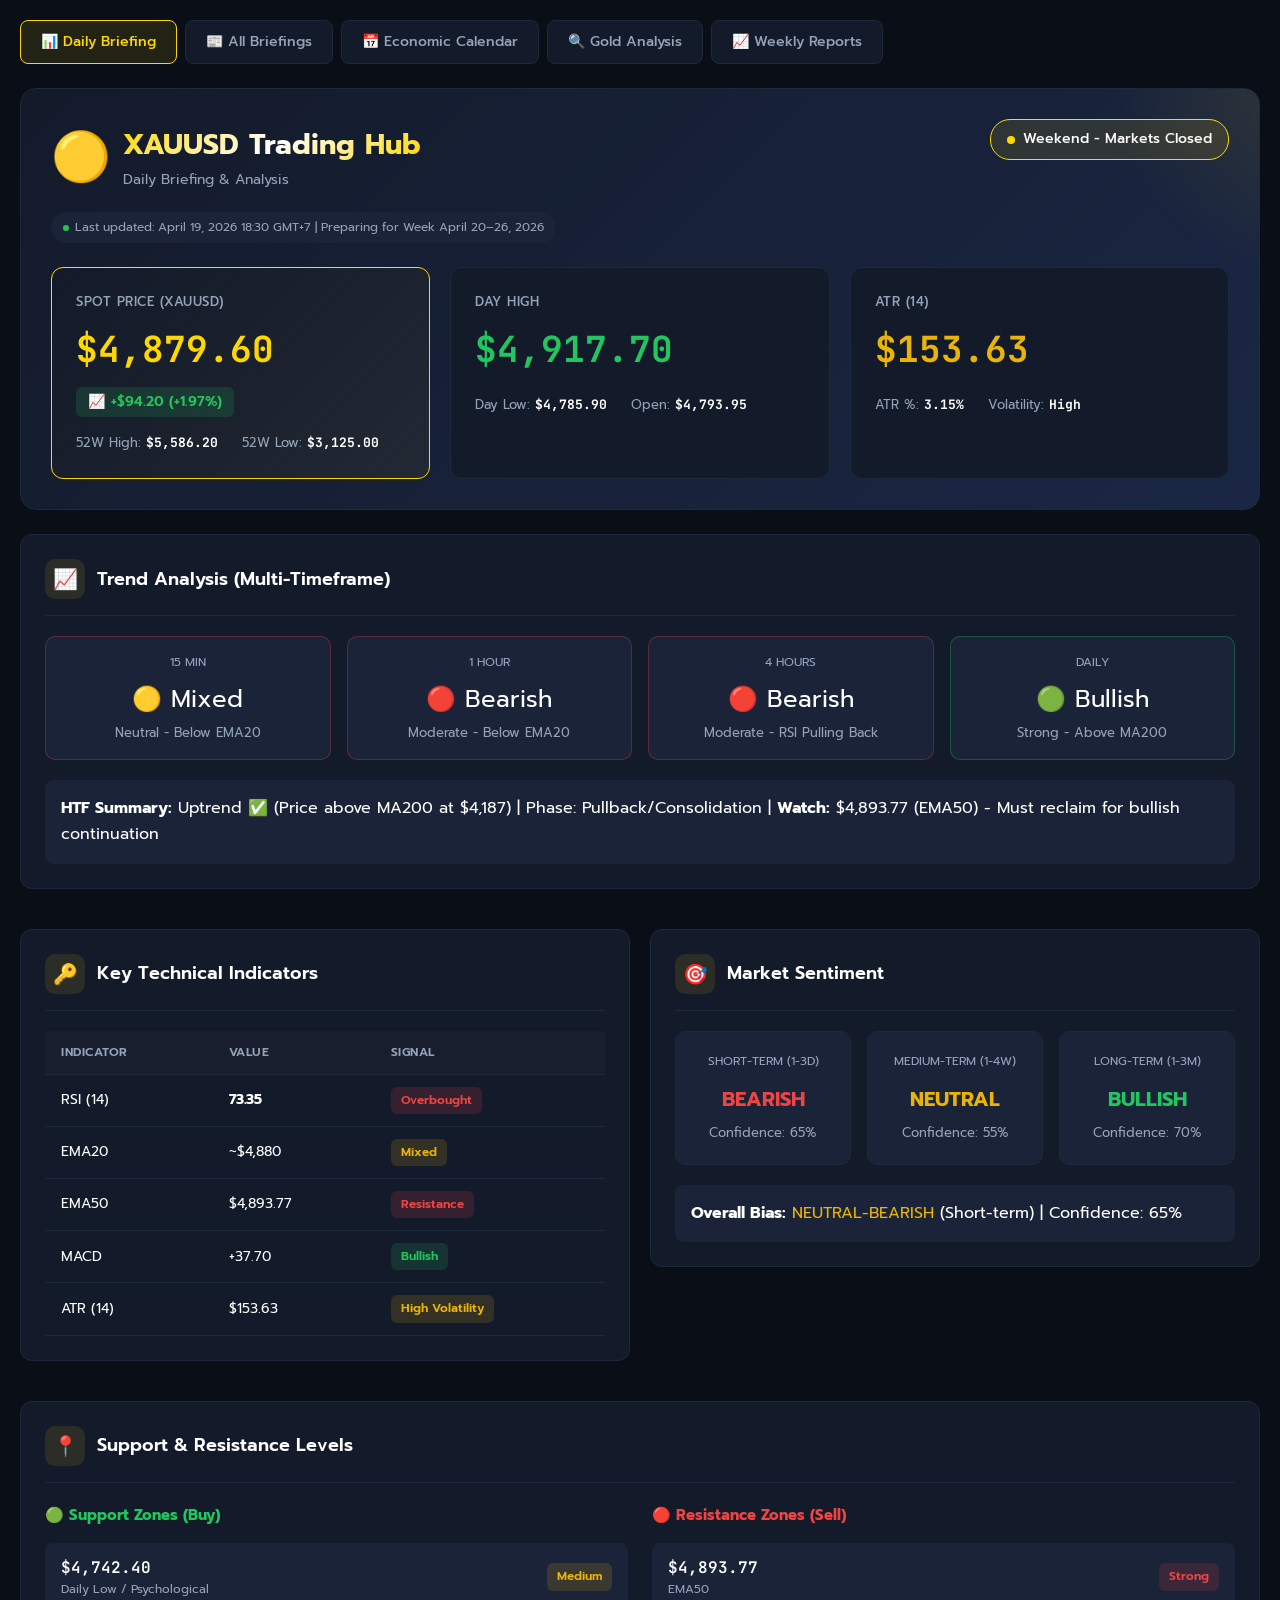
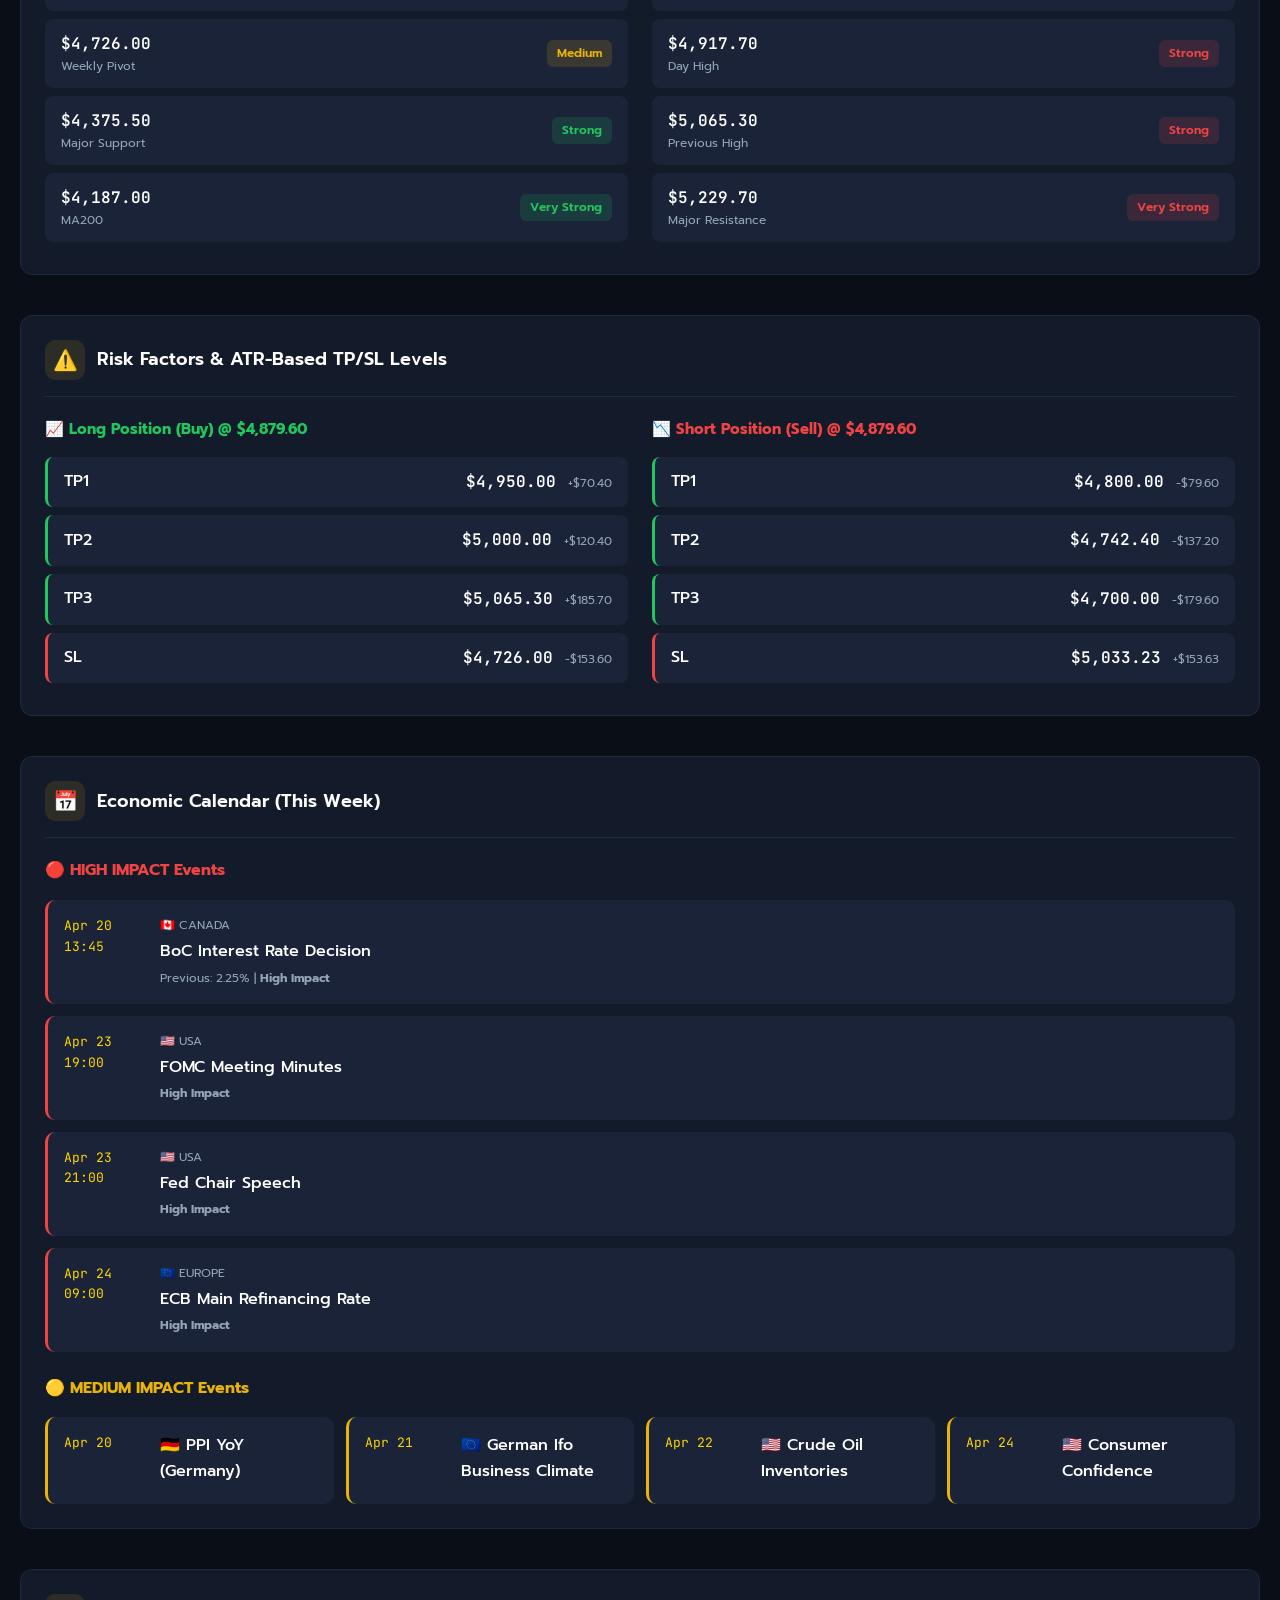
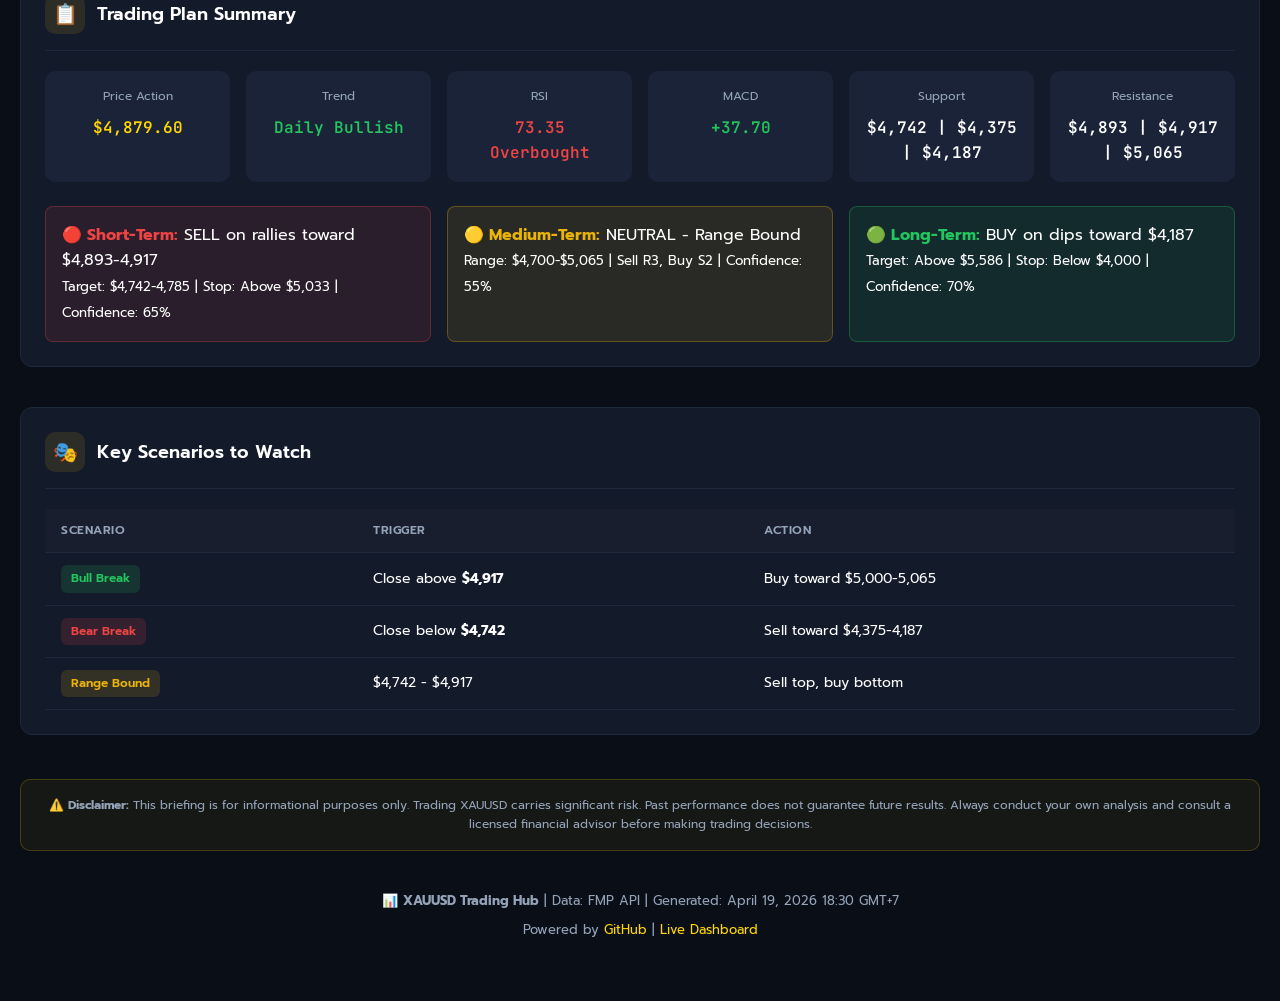
==== index.html @ fed97c93 "🎨 NEW: Beautiful dashboard web interface - Full XAUUSD Daily Briefing" ====
<!DOCTYPE html>
<html lang="th">
<head>
    <meta charset="UTF-8">
    <meta name="viewport" content="width=device-width, initial-scale=1.0">
    <title>📊 XAUUSD Daily Briefing - Trading Hub</title>
    <link href="https://fonts.googleapis.com/css2?family=Prompt:wght@400;500;600;700&family=JetBrains+Mono:wght@400;500&display=swap" rel="stylesheet">
    <style>
        :root {
            --gold: #FFD700;
            --gold-dark: #B8860B;
            --gold-light: #FFF3CD;
            --bg-dark: #0a0e17;
            --bg-card: #131a2a;
            --bg-card-hover: #1a2338;
            --text-primary: #ffffff;
            --text-secondary: #94a3b8;
            --bullish: #22c55e;
            --bearish: #ef4444;
            --neutral: #eab308;
            --border: #1e293b;
        }

        * {
            margin: 0;
            padding: 0;
            box-sizing: border-box;
        }

        body {
            font-family: 'Prompt', sans-serif;
            background: var(--bg-dark);
            color: var(--text-primary);
            line-height: 1.6;
            min-height: 100vh;
        }

        .container {
            max-width: 1400px;
            margin: 0 auto;
            padding: 20px;
        }

        /* Header */
        .header {
            background: linear-gradient(135deg, var(--bg-card) 0%, #1a2744 100%);
            border: 1px solid var(--border);
            border-radius: 16px;
            padding: 30px;
            margin-bottom: 24px;
            position: relative;
            overflow: hidden;
        }

        .header::before {
            content: '';
            position: absolute;
            top: -50%;
            right: -20%;
            width: 400px;
            height: 400px;
            background: radial-gradient(circle, rgba(255, 215, 0, 0.1) 0%, transparent 70%);
            pointer-events: none;
        }

        .header-top {
            display: flex;
            justify-content: space-between;
            align-items: flex-start;
            flex-wrap: wrap;
            gap: 20px;
        }

        .logo {
            display: flex;
            align-items: center;
            gap: 12px;
        }

        .logo-icon {
            font-size: 48px;
        }

        .logo-text h1 {
            font-size: 28px;
            font-weight: 700;
            background: linear-gradient(135deg, var(--gold) 0%, #fff 50%, var(--gold) 100%);
            -webkit-background-clip: text;
            -webkit-text-fill-color: transparent;
            background-clip: text;
        }

        .logo-text span {
            color: var(--text-secondary);
            font-size: 14px;
        }

        .market-status {
            display: flex;
            align-items: center;
            gap: 8px;
            padding: 8px 16px;
            background: rgba(255, 215, 0, 0.1);
            border: 1px solid var(--gold);
            border-radius: 20px;
            font-size: 14px;
            font-weight: 500;
        }

        .status-dot {
            width: 8px;
            height: 8px;
            border-radius: 50%;
            background: var(--gold);
            animation: pulse 2s infinite;
        }

        @keyframes pulse {
            0%, 100% { opacity: 1; }
            50% { opacity: 0.5; }
        }

        /* Price Hero */
        .price-hero {
            display: grid;
            grid-template-columns: repeat(auto-fit, minmax(280px, 1fr));
            gap: 20px;
            margin-top: 24px;
        }

        .price-card {
            background: var(--bg-card);
            border: 1px solid var(--border);
            border-radius: 12px;
            padding: 24px;
            transition: all 0.3s ease;
        }

        .price-card:hover {
            border-color: var(--gold);
            transform: translateY(-2px);
        }

        .price-card.gold {
            border-color: var(--gold);
            background: linear-gradient(135deg, var(--bg-card) 0%, rgba(255, 215, 0, 0.05) 100%);
        }

        .price-label {
            color: var(--text-secondary);
            font-size: 13px;
            font-weight: 500;
            text-transform: uppercase;
            letter-spacing: 0.5px;
            margin-bottom: 8px;
        }

        .price-value {
            font-family: 'JetBrains Mono', monospace;
            font-size: 36px;
            font-weight: 700;
            color: var(--gold);
        }

        .price-change {
            display: inline-flex;
            align-items: center;
            gap: 6px;
            margin-top: 8px;
            padding: 4px 12px;
            border-radius: 6px;
            font-size: 14px;
            font-weight: 600;
        }

        .price-change.up {
            background: rgba(34, 197, 94, 0.15);
            color: var(--bullish);
        }

        .price-change.down {
            background: rgba(239, 68, 68, 0.15);
            color: var(--bearish);
        }

        .price-meta {
            display: flex;
            gap: 24px;
            margin-top: 16px;
            flex-wrap: wrap;
        }

        .price-meta-item {
            font-size: 13px;
        }

        .price-meta-item span {
            color: var(--text-secondary);
        }

        .price-meta-item strong {
            color: var(--text-primary);
            font-family: 'JetBrains Mono', monospace;
        }

        /* Grid Layout */
        .grid {
            display: grid;
            grid-template-columns: repeat(12, 1fr);
            gap: 20px;
        }

        .col-8 { grid-column: span 8; }
        .col-6 { grid-column: span 6; }
        .col-4 { grid-column: span 4; }
        .col-12 { grid-column: span 12; }

        @media (max-width: 1024px) {
            .col-8, .col-6, .col-4 { grid-column: span 12; }
        }

        /* Section */
        .section {
            background: var(--bg-card);
            border: 1px solid var(--border);
            border-radius: 12px;
            padding: 24px;
            margin-bottom: 20px;
        }

        .section-header {
            display: flex;
            align-items: center;
            gap: 12px;
            margin-bottom: 20px;
            padding-bottom: 16px;
            border-bottom: 1px solid var(--border);
        }

        .section-icon {
            width: 40px;
            height: 40px;
            display: flex;
            align-items: center;
            justify-content: center;
            background: rgba(255, 215, 0, 0.1);
            border-radius: 10px;
            font-size: 20px;
        }

        .section-title {
            font-size: 18px;
            font-weight: 600;
        }

        /* Table */
        .table {
            width: 100%;
            border-collapse: collapse;
        }

        .table th,
        .table td {
            padding: 12px 16px;
            text-align: left;
            border-bottom: 1px solid var(--border);
        }

        .table th {
            color: var(--text-secondary);
            font-size: 12px;
            font-weight: 600;
            text-transform: uppercase;
            letter-spacing: 0.5px;
            background: rgba(255, 255, 255, 0.02);
        }

        .table tr:hover td {
            background: var(--bg-card-hover);
        }

        .table td {
            font-size: 14px;
        }

        .badge {
            display: inline-flex;
            align-items: center;
            padding: 4px 10px;
            border-radius: 6px;
            font-size: 12px;
            font-weight: 600;
        }

        .badge.bullish {
            background: rgba(34, 197, 94, 0.15);
            color: var(--bullish);
        }

        .badge.bearish {
            background: rgba(239, 68, 68, 0.15);
            color: var(--bearish);
        }

        .badge.neutral {
            background: rgba(234, 179, 8, 0.15);
            color: var(--neutral);
        }

        /* Trend Cards */
        .trend-grid {
            display: grid;
            grid-template-columns: repeat(auto-fit, minmax(200px, 1fr));
            gap: 16px;
        }

        .trend-card {
            background: var(--bg-card-hover);
            border: 1px solid var(--border);
            border-radius: 10px;
            padding: 16px;
            text-align: center;
        }

        .trend-card.bullish {
            border-color: rgba(34, 197, 94, 0.3);
        }

        .trend-card.bearish {
            border-color: rgba(239, 68, 68, 0.3);
        }

        .trend-timeframe {
            font-size: 12px;
            color: var(--text-secondary);
            text-transform: uppercase;
            margin-bottom: 8px;
        }

        .trend-direction {
            font-size: 24px;
            margin-bottom: 4px;
        }

        .trend-strength {
            font-size: 13px;
            color: var(--text-secondary);
        }

        /* Support/Resistance */
        .levels-grid {
            display: grid;
            grid-template-columns: 1fr 1fr;
            gap: 24px;
        }

        @media (max-width: 768px) {
            .levels-grid {
                grid-template-columns: 1fr;
            }
        }

        .levels-column h4 {
            display: flex;
            align-items: center;
            gap: 8px;
            margin-bottom: 16px;
            font-size: 15px;
        }

        .levels-column.support h4 { color: var(--bullish); }
        .levels-column.resistance h4 { color: var(--bearish); }

        .level-item {
            display: flex;
            justify-content: space-between;
            align-items: center;
            padding: 12px 16px;
            background: var(--bg-card-hover);
            border-radius: 8px;
            margin-bottom: 8px;
        }

        .level-price {
            font-family: 'JetBrains Mono', monospace;
            font-weight: 600;
        }

        .level-type {
            font-size: 12px;
            color: var(--text-secondary);
        }

        /* Economic Events */
        .event-item {
            display: flex;
            gap: 16px;
            padding: 16px;
            background: var(--bg-card-hover);
            border-radius: 10px;
            margin-bottom: 12px;
            border-left: 3px solid var(--border);
        }

        .event-item.high-impact {
            border-left-color: var(--bearish);
        }

        .event-item.medium-impact {
            border-left-color: var(--neutral);
        }

        .event-time {
            min-width: 80px;
            font-family: 'JetBrains Mono', monospace;
            font-size: 13px;
            color: var(--gold);
        }

        .event-content {
            flex: 1;
        }

        .event-country {
            font-size: 12px;
            color: var(--text-secondary);
            margin-bottom: 4px;
        }

        .event-name {
            font-weight: 500;
            margin-bottom: 4px;
        }

        .event-meta {
            font-size: 12px;
            color: var(--text-secondary);
        }

        /* Bias Summary */
        .bias-grid {
            display: grid;
            grid-template-columns: repeat(3, 1fr);
            gap: 16px;
        }

        @media (max-width: 768px) {
            .bias-grid {
                grid-template-columns: 1fr;
            }
        }

        .bias-card {
            background: var(--bg-card-hover);
            border: 1px solid var(--border);
            border-radius: 10px;
            padding: 20px;
            text-align: center;
        }

        .bias-label {
            font-size: 12px;
            color: var(--text-secondary);
            text-transform: uppercase;
            margin-bottom: 12px;
        }

        .bias-value {
            font-size: 20px;
            font-weight: 700;
            margin-bottom: 8px;
        }

        .bias-confidence {
            font-size: 13px;
            color: var(--text-secondary);
        }

        /* TP/SL Levels */
        .tp-sl-grid {
            display: grid;
            grid-template-columns: 1fr 1fr;
            gap: 24px;
        }

        @media (max-width: 768px) {
            .tp-sl-grid {
                grid-template-columns: 1fr;
            }
        }

        .tp-sl-column h4 {
            margin-bottom: 16px;
            font-size: 15px;
        }

        .tp-sl-column.long h4 { color: var(--bullish); }
        .tp-sl-column.short h4 { color: var(--bearish); }

        .tp-level {
            display: flex;
            justify-content: space-between;
            align-items: center;
            padding: 12px 16px;
            background: var(--bg-card-hover);
            border-radius: 8px;
            margin-bottom: 8px;
        }

        .tp-level.tp { border-left: 3px solid var(--bullish); }
        .tp-level.sl { border-left: 3px solid var(--bearish); }

        .tp-label {
            font-weight: 500;
        }

        .tp-price {
            font-family: 'JetBrains Mono', monospace;
            font-weight: 600;
        }

        .tp-distance {
            font-size: 12px;
            color: var(--text-secondary);
            margin-left: 12px;
        }

        /* Summary */
        .summary-grid {
            display: grid;
            grid-template-columns: repeat(auto-fit, minmax(150px, 1fr));
            gap: 16px;
        }

        .summary-item {
            background: var(--bg-card-hover);
            border-radius: 10px;
            padding: 16px;
            text-align: center;
        }

        .summary-label {
            font-size: 12px;
            color: var(--text-secondary);
            margin-bottom: 8px;
        }

        .summary-value {
            font-family: 'JetBrains Mono', monospace;
            font-size: 16px;
            font-weight: 600;
        }

        .summary-value.gold { color: var(--gold); }
        .summary-value.bullish { color: var(--bullish); }
        .summary-value.bearish { color: var(--bearish); }

        /* Disclaimer */
        .disclaimer {
            background: rgba(255, 215, 0, 0.05);
            border: 1px solid rgba(255, 215, 0, 0.2);
            border-radius: 10px;
            padding: 16px;
            margin-top: 24px;
            font-size: 12px;
            color: var(--text-secondary);
            text-align: center;
        }

        /* Footer */
        .footer {
            text-align: center;
            padding: 40px 20px;
            color: var(--text-secondary);
            font-size: 13px;
        }

        .footer a {
            color: var(--gold);
            text-decoration: none;
        }

        /* Navigation */
        .nav {
            display: flex;
            gap: 8px;
            margin-bottom: 24px;
            flex-wrap: wrap;
        }

        .nav a {
            padding: 10px 20px;
            background: var(--bg-card);
            border: 1px solid var(--border);
            border-radius: 8px;
            color: var(--text-secondary);
            text-decoration: none;
            font-size: 14px;
            font-weight: 500;
            transition: all 0.2s ease;
        }

        .nav a:hover, .nav a.active {
            background: rgba(255, 215, 0, 0.1);
            border-color: var(--gold);
            color: var(--gold);
        }

        /* Update Badge */
        .update-badge {
            display: inline-flex;
            align-items: center;
            gap: 6px;
            padding: 6px 12px;
            background: var(--bg-card-hover);
            border-radius: 20px;
            font-size: 12px;
            color: var(--text-secondary);
            margin-top: 16px;
        }

        .update-badge::before {
            content: '';
            width: 6px;
            height: 6px;
            background: var(--bullish);
            border-radius: 50%;
        }
    </style>
</head>
<body>
    <div class="container">
        <!-- Navigation -->
        <nav class="nav">
            <a href="#" class="active">📊 Daily Briefing</a>
            <a href="daily-briefings/">📰 All Briefings</a>
            <a href="economic-calendar/">📅 Economic Calendar</a>
            <a href="gold-analysis/">🔍 Gold Analysis</a>
            <a href="weekly-reports/">📈 Weekly Reports</a>
        </nav>

        <!-- Header -->
        <header class="header">
            <div class="header-top">
                <div class="logo">
                    <span class="logo-icon">🟡</span>
                    <div class="logo-text">
                        <h1>XAUUSD Trading Hub</h1>
                        <span>Daily Briefing & Analysis</span>
                    </div>
                </div>
                <div class="market-status">
                    <span class="status-dot"></span>
                    <span>Weekend - Markets Closed</span>
                </div>
            </div>

            <div class="update-badge">
                Last updated: April 19, 2026 18:30 GMT+7 | Preparing for Week April 20–26, 2026
            </div>

            <!-- Price Hero -->
            <div class="price-hero">
                <div class="price-card gold">
                    <div class="price-label">Spot Price (XAUUSD)</div>
                    <div class="price-value">$4,879.60</div>
                    <div class="price-change up">
                        <span>📈</span>
                        <span>+$94.20 (+1.97%)</span>
                    </div>
                    <div class="price-meta">
                        <div class="price-meta-item">
                            <span>52W High:</span> <strong>$5,586.20</strong>
                        </div>
                        <div class="price-meta-item">
                            <span>52W Low:</span> <strong>$3,125.00</strong>
                        </div>
                    </div>
                </div>

                <div class="price-card">
                    <div class="price-label">Day High</div>
                    <div class="price-value" style="color: var(--bullish);">$4,917.70</div>
                    <div class="price-meta">
                        <div class="price-meta-item">
                            <span>Day Low:</span> <strong>$4,785.90</strong>
                        </div>
                        <div class="price-meta-item">
                            <span>Open:</span> <strong>$4,793.95</strong>
                        </div>
                    </div>
                </div>

                <div class="price-card">
                    <div class="price-label">ATR (14)</div>
                    <div class="price-value" style="color: var(--neutral);">$153.63</div>
                    <div class="price-meta">
                        <div class="price-meta-item">
                            <span>ATR %:</span> <strong>3.15%</strong>
                        </div>
                        <div class="price-meta-item">
                            <span>Volatility:</span> <strong>High</strong>
                        </div>
                    </div>
                </div>
            </div>
        </header>

        <!-- Main Content Grid -->
        <div class="grid">
            <!-- Trend Analysis -->
            <div class="col-12">
                <section class="section">
                    <div class="section-header">
                        <div class="section-icon">📈</div>
                        <h2 class="section-title">Trend Analysis (Multi-Timeframe)</h2>
                    </div>
                    <div class="trend-grid">
                        <div class="trend-card bearish">
                            <div class="trend-timeframe">15 Min</div>
                            <div class="trend-direction">🟡 Mixed</div>
                            <div class="trend-strength">Neutral - Below EMA20</div>
                        </div>
                        <div class="trend-card bearish">
                            <div class="trend-timeframe">1 Hour</div>
                            <div class="trend-direction">🔴 Bearish</div>
                            <div class="trend-strength">Moderate - Below EMA20</div>
                        </div>
                        <div class="trend-card bearish">
                            <div class="trend-timeframe">4 Hours</div>
                            <div class="trend-direction">🔴 Bearish</div>
                            <div class="trend-strength">Moderate - RSI Pulling Back</div>
                        </div>
                        <div class="trend-card bullish">
                            <div class="trend-timeframe">Daily</div>
                            <div class="trend-direction">🟢 Bullish</div>
                            <div class="trend-strength">Strong - Above MA200</div>
                        </div>
                    </div>
                    <div style="margin-top: 20px; padding: 16px; background: var(--bg-card-hover); border-radius: 8px;">
                        <p><strong>HTF Summary:</strong> Uptrend ✅ (Price above MA200 at $4,187) | Phase: Pullback/Consolidation | <strong>Watch:</strong> $4,893.77 (EMA50) - Must reclaim for bullish continuation</p>
                    </div>
                </section>
            </div>

            <!-- Key Indicators -->
            <div class="col-6">
                <section class="section">
                    <div class="section-header">
                        <div class="section-icon">🔑</div>
                        <h2 class="section-title">Key Technical Indicators</h2>
                    </div>
                    <table class="table">
                        <thead>
                            <tr>
                                <th>Indicator</th>
                                <th>Value</th>
                                <th>Signal</th>
                            </tr>
                        </thead>
                        <tbody>
                            <tr>
                                <td>RSI (14)</td>
                                <td><strong>73.35</strong></td>
                                <td><span class="badge bearish">Overbought</span></td>
                            </tr>
                            <tr>
                                <td>EMA20</td>
                                <td>~$4,880</td>
                                <td><span class="badge neutral">Mixed</span></td>
                            </tr>
                            <tr>
                                <td>EMA50</td>
                                <td>$4,893.77</td>
                                <td><span class="badge bearish">Resistance</span></td>
                            </tr>
                            <tr>
                                <td>MACD</td>
                                <td>+37.70</td>
                                <td><span class="badge bullish">Bullish</span></td>
                            </tr>
                            <tr>
                                <td>ATR (14)</td>
                                <td>$153.63</td>
                                <td><span class="badge neutral">High Volatility</span></td>
                            </tr>
                        </tbody>
                    </table>
                </section>
            </div>

            <!-- Market Sentiment -->
            <div class="col-6">
                <section class="section">
                    <div class="section-header">
                        <div class="section-icon">🎯</div>
                        <h2 class="section-title">Market Sentiment</h2>
                    </div>
                    <div class="bias-grid">
                        <div class="bias-card">
                            <div class="bias-label">Short-Term (1-3D)</div>
                            <div class="bias-value" style="color: var(--bearish);">BEARISH</div>
                            <div class="bias-confidence">Confidence: 65%</div>
                        </div>
                        <div class="bias-card">
                            <div class="bias-label">Medium-Term (1-4W)</div>
                            <div class="bias-value" style="color: var(--neutral);">NEUTRAL</div>
                            <div class="bias-confidence">Confidence: 55%</div>
                        </div>
                        <div class="bias-card">
                            <div class="bias-label">Long-Term (1-3M)</div>
                            <div class="bias-value" style="color: var(--bullish);">BULLISH</div>
                            <div class="bias-confidence">Confidence: 70%</div>
                        </div>
                    </div>
                    <div style="margin-top: 20px; padding: 16px; background: var(--bg-card-hover); border-radius: 8px;">
                        <p><strong>Overall Bias:</strong> <span style="color: var(--neutral);">NEUTRAL-BEARISH</span> (Short-term) | Confidence: 65%</p>
                    </div>
                </section>
            </div>

            <!-- Support/Resistance -->
            <div class="col-12">
                <section class="section">
                    <div class="section-header">
                        <div class="section-icon">📍</div>
                        <h2 class="section-title">Support & Resistance Levels</h2>
                    </div>
                    <div class="levels-grid">
                        <div class="levels-column support">
                            <h4>🟢 Support Zones (Buy)</h4>
                            <div class="level-item">
                                <div>
                                    <div class="level-price">$4,742.40</div>
                                    <div class="level-type">Daily Low / Psychological</div>
                                </div>
                                <span class="badge neutral">Medium</span>
                            </div>
                            <div class="level-item">
                                <div>
                                    <div class="level-price">$4,726.00</div>
                                    <div class="level-type">Weekly Pivot</div>
                                </div>
                                <span class="badge neutral">Medium</span>
                            </div>
                            <div class="level-item">
                                <div>
                                    <div class="level-price">$4,375.50</div>
                                    <div class="level-type">Major Support</div>
                                </div>
                                <span class="badge bullish">Strong</span>
                            </div>
                            <div class="level-item">
                                <div>
                                    <div class="level-price">$4,187.00</div>
                                    <div class="level-type">MA200</div>
                                </div>
                                <span class="badge bullish">Very Strong</span>
                            </div>
                        </div>
                        <div class="levels-column resistance">
                            <h4>🔴 Resistance Zones (Sell)</h4>
                            <div class="level-item">
                                <div>
                                    <div class="level-price">$4,893.77</div>
                                    <div class="level-type">EMA50</div>
                                </div>
                                <span class="badge bearish">Strong</span>
                            </div>
                            <div class="level-item">
                                <div>
                                    <div class="level-price">$4,917.70</div>
                                    <div class="level-type">Day High</div>
                                </div>
                                <span class="badge bearish">Strong</span>
                            </div>
                            <div class="level-item">
                                <div>
                                    <div class="level-price">$5,065.30</div>
                                    <div class="level-type">Previous High</div>
                                </div>
                                <span class="badge bearish">Strong</span>
                            </div>
                            <div class="level-item">
                                <div>
                                    <div class="level-price">$5,229.70</div>
                                    <div class="level-type">Major Resistance</div>
                                </div>
                                <span class="badge bearish">Very Strong</span>
                            </div>
                        </div>
                    </div>
                </section>
            </div>

            <!-- TP/SL Levels -->
            <div class="col-12">
                <section class="section">
                    <div class="section-header">
                        <div class="section-icon">⚠️</div>
                        <h2 class="section-title">Risk Factors & ATR-Based TP/SL Levels</h2>
                    </div>
                    <div class="tp-sl-grid">
                        <div class="tp-sl-column long">
                            <h4>📈 Long Position (Buy) @ $4,879.60</h4>
                            <div class="tp-level tp">
                                <span class="tp-label">TP1</span>
                                <span><span class="tp-price">$4,950.00</span><span class="tp-distance">+$70.40</span></span>
                            </div>
                            <div class="tp-level tp">
                                <span class="tp-label">TP2</span>
                                <span><span class="tp-price">$5,000.00</span><span class="tp-distance">+$120.40</span></span>
                            </div>
                            <div class="tp-level tp">
                                <span class="tp-label">TP3</span>
                                <span><span class="tp-price">$5,065.30</span><span class="tp-distance">+$185.70</span></span>
                            </div>
                            <div class="tp-level sl">
                                <span class="tp-label">SL</span>
                                <span><span class="tp-price">$4,726.00</span><span class="tp-distance">-$153.60</span></span>
                            </div>
                        </div>
                        <div class="tp-sl-column short">
                            <h4>📉 Short Position (Sell) @ $4,879.60</h4>
                            <div class="tp-level tp">
                                <span class="tp-label">TP1</span>
                                <span><span class="tp-price">$4,800.00</span><span class="tp-distance">-$79.60</span></span>
                            </div>
                            <div class="tp-level tp">
                                <span class="tp-label">TP2</span>
                                <span><span class="tp-price">$4,742.40</span><span class="tp-distance">-$137.20</span></span>
                            </div>
                            <div class="tp-level tp">
                                <span class="tp-label">TP3</span>
                                <span><span class="tp-price">$4,700.00</span><span class="tp-distance">-$179.60</span></span>
                            </div>
                            <div class="tp-level sl">
                                <span class="tp-label">SL</span>
                                <span><span class="tp-price">$5,033.23</span><span class="tp-distance">+$153.63</span></span>
                            </div>
                        </div>
                    </div>
                </section>
            </div>

            <!-- Economic Calendar -->
            <div class="col-12">
                <section class="section">
                    <div class="section-header">
                        <div class="section-icon">📅</div>
                        <h2 class="section-title">Economic Calendar (This Week)</h2>
                    </div>

                    <h4 style="margin: 20px 0 16px; color: var(--bearish);">🔴 HIGH IMPACT Events</h4>

                    <div class="event-item high-impact">
                        <div class="event-time">Apr 20<br>13:45</div>
                        <div class="event-content">
                            <div class="event-country">🇨🇦 CANADA</div>
                            <div class="event-name">BoC Interest Rate Decision</div>
                            <div class="event-meta">Previous: 2.25% | <strong>High Impact</strong></div>
                        </div>
                    </div>

                    <div class="event-item high-impact">
                        <div class="event-time">Apr 23<br>19:00</div>
                        <div class="event-content">
                            <div class="event-country">🇺🇸 USA</div>
                            <div class="event-name">FOMC Meeting Minutes</div>
                            <div class="event-meta"><strong>High Impact</strong></div>
                        </div>
                    </div>

                    <div class="event-item high-impact">
                        <div class="event-time">Apr 23<br>21:00</div>
                        <div class="event-content">
                            <div class="event-country">🇺🇸 USA</div>
                            <div class="event-name">Fed Chair Speech</div>
                            <div class="event-meta"><strong>High Impact</strong></div>
                        </div>
                    </div>

                    <div class="event-item high-impact">
                        <div class="event-time">Apr 24<br>09:00</div>
                        <div class="event-content">
                            <div class="event-country">🇪🇺 EUROPE</div>
                            <div class="event-name">ECB Main Refinancing Rate</div>
                            <div class="event-meta"><strong>High Impact</strong></div>
                        </div>
                    </div>

                    <h4 style="margin: 24px 0 16px; color: var(--neutral);">🟡 MEDIUM IMPACT Events</h4>

                    <div style="display: grid; grid-template-columns: repeat(auto-fit, minmax(280px, 1fr)); gap: 12px;">
                        <div class="event-item medium-impact" style="margin-bottom: 0;">
                            <div class="event-time">Apr 20</div>
                            <div class="event-content">
                                <div class="event-name">🇩🇪 PPI YoY (Germany)</div>
                            </div>
                        </div>
                        <div class="event-item medium-impact" style="margin-bottom: 0;">
                            <div class="event-time">Apr 21</div>
                            <div class="event-content">
                                <div class="event-name">🇪🇺 German Ifo Business Climate</div>
                            </div>
                        </div>
                        <div class="event-item medium-impact" style="margin-bottom: 0;">
                            <div class="event-time">Apr 22</div>
                            <div class="event-content">
                                <div class="event-name">🇺🇸 Crude Oil Inventories</div>
                            </div>
                        </div>
                        <div class="event-item medium-impact" style="margin-bottom: 0;">
                            <div class="event-time">Apr 24</div>
                            <div class="event-content">
                                <div class="event-name">🇺🇸 Consumer Confidence</div>
                            </div>
                        </div>
                    </div>
                </section>
            </div>

            <!-- Trading Bias Summary -->
            <div class="col-12">
                <section class="section">
                    <div class="section-header">
                        <div class="section-icon">📋</div>
                        <h2 class="section-title">Trading Plan Summary</h2>
                    </div>

                    <div class="summary-grid">
                        <div class="summary-item">
                            <div class="summary-label">Price Action</div>
                            <div class="summary-value gold">$4,879.60</div>
                        </div>
                        <div class="summary-item">
                            <div class="summary-label">Trend</div>
                            <div class="summary-value bullish">Daily Bullish</div>
                        </div>
                        <div class="summary-item">
                            <div class="summary-label">RSI</div>
                            <div class="summary-value bearish">73.35 Overbought</div>
                        </div>
                        <div class="summary-item">
                            <div class="summary-label">MACD</div>
                            <div class="summary-value bullish">+37.70</div>
                        </div>
                        <div class="summary-item">
                            <div class="summary-label">Support</div>
                            <div class="summary-value">$4,742 | $4,375 | $4,187</div>
                        </div>
                        <div class="summary-item">
                            <div class="summary-label">Resistance</div>
                            <div class="summary-value">$4,893 | $4,917 | $5,065</div>
                        </div>
                    </div>

                    <div style="margin-top: 24px; display: grid; grid-template-columns: repeat(auto-fit, minmax(280px, 1fr)); gap: 16px;">
                        <div style="padding: 16px; background: rgba(239, 68, 68, 0.1); border: 1px solid rgba(239, 68, 68, 0.3); border-radius: 8px;">
                            <strong style="color: var(--bearish);">🔴 Short-Term:</strong> SELL on rallies toward $4,893-4,917<br>
                            <small>Target: $4,742-4,785 | Stop: Above $5,033 | Confidence: 65%</small>
                        </div>
                        <div style="padding: 16px; background: rgba(234, 179, 8, 0.1); border: 1px solid rgba(234, 179, 8, 0.3); border-radius: 8px;">
                            <strong style="color: var(--neutral);">🟡 Medium-Term:</strong> NEUTRAL - Range Bound<br>
                            <small>Range: $4,700-$5,065 | Sell R3, Buy S2 | Confidence: 55%</small>
                        </div>
                        <div style="padding: 16px; background: rgba(34, 197, 94, 0.1); border: 1px solid rgba(34, 197, 94, 0.3); border-radius: 8px;">
                            <strong style="color: var(--bullish);">🟢 Long-Term:</strong> BUY on dips toward $4,187<br>
                            <small>Target: Above $5,586 | Stop: Below $4,000 | Confidence: 70%</small>
                        </div>
                    </div>
                </section>
            </div>

            <!-- Key Scenarios -->
            <div class="col-12">
                <section class="section">
                    <div class="section-header">
                        <div class="section-icon">🎭</div>
                        <h2 class="section-title">Key Scenarios to Watch</h2>
                    </div>
                    <table class="table">
                        <thead>
                            <tr>
                                <th>Scenario</th>
                                <th>Trigger</th>
                                <th>Action</th>
                            </tr>
                        </thead>
                        <tbody>
                            <tr>
                                <td><span class="badge bullish">Bull Break</span></td>
                                <td>Close above <strong>$4,917</strong></td>
                                <td>Buy toward $5,000-5,065</td>
                            </tr>
                            <tr>
                                <td><span class="badge bearish">Bear Break</span></td>
                                <td>Close below <strong>$4,742</strong></td>
                                <td>Sell toward $4,375-4,187</td>
                            </tr>
                            <tr>
                                <td><span class="badge neutral">Range Bound</span></td>
                                <td>$4,742 - $4,917</td>
                                <td>Sell top, buy bottom</td>
                            </tr>
                        </tbody>
                    </table>
                </section>
            </div>
        </div>

        <!-- Disclaimer -->
        <div class="disclaimer">
            ⚠️ <strong>Disclaimer:</strong> This briefing is for informational purposes only. Trading XAUUSD carries significant risk. 
            Past performance does not guarantee future results. Always conduct your own analysis and consult a licensed financial advisor before making trading decisions.
        </div>

        <!-- Footer -->
        <footer class="footer">
            <p>📊 <strong>XAUUSD Trading Hub</strong> | Data: FMP API | Generated: April 19, 2026 18:30 GMT+7</p>
            <p style="margin-top: 8px;">Powered by <a href="https://github.com/BassSG/xauusd-trading-hub" target="_blank">GitHub</a> | <a href="https://BassSG.github.io/xauusd-trading-hub/" target="_blank">Live Dashboard</a></p>
        </footer>
    </div>
</body>
</html>
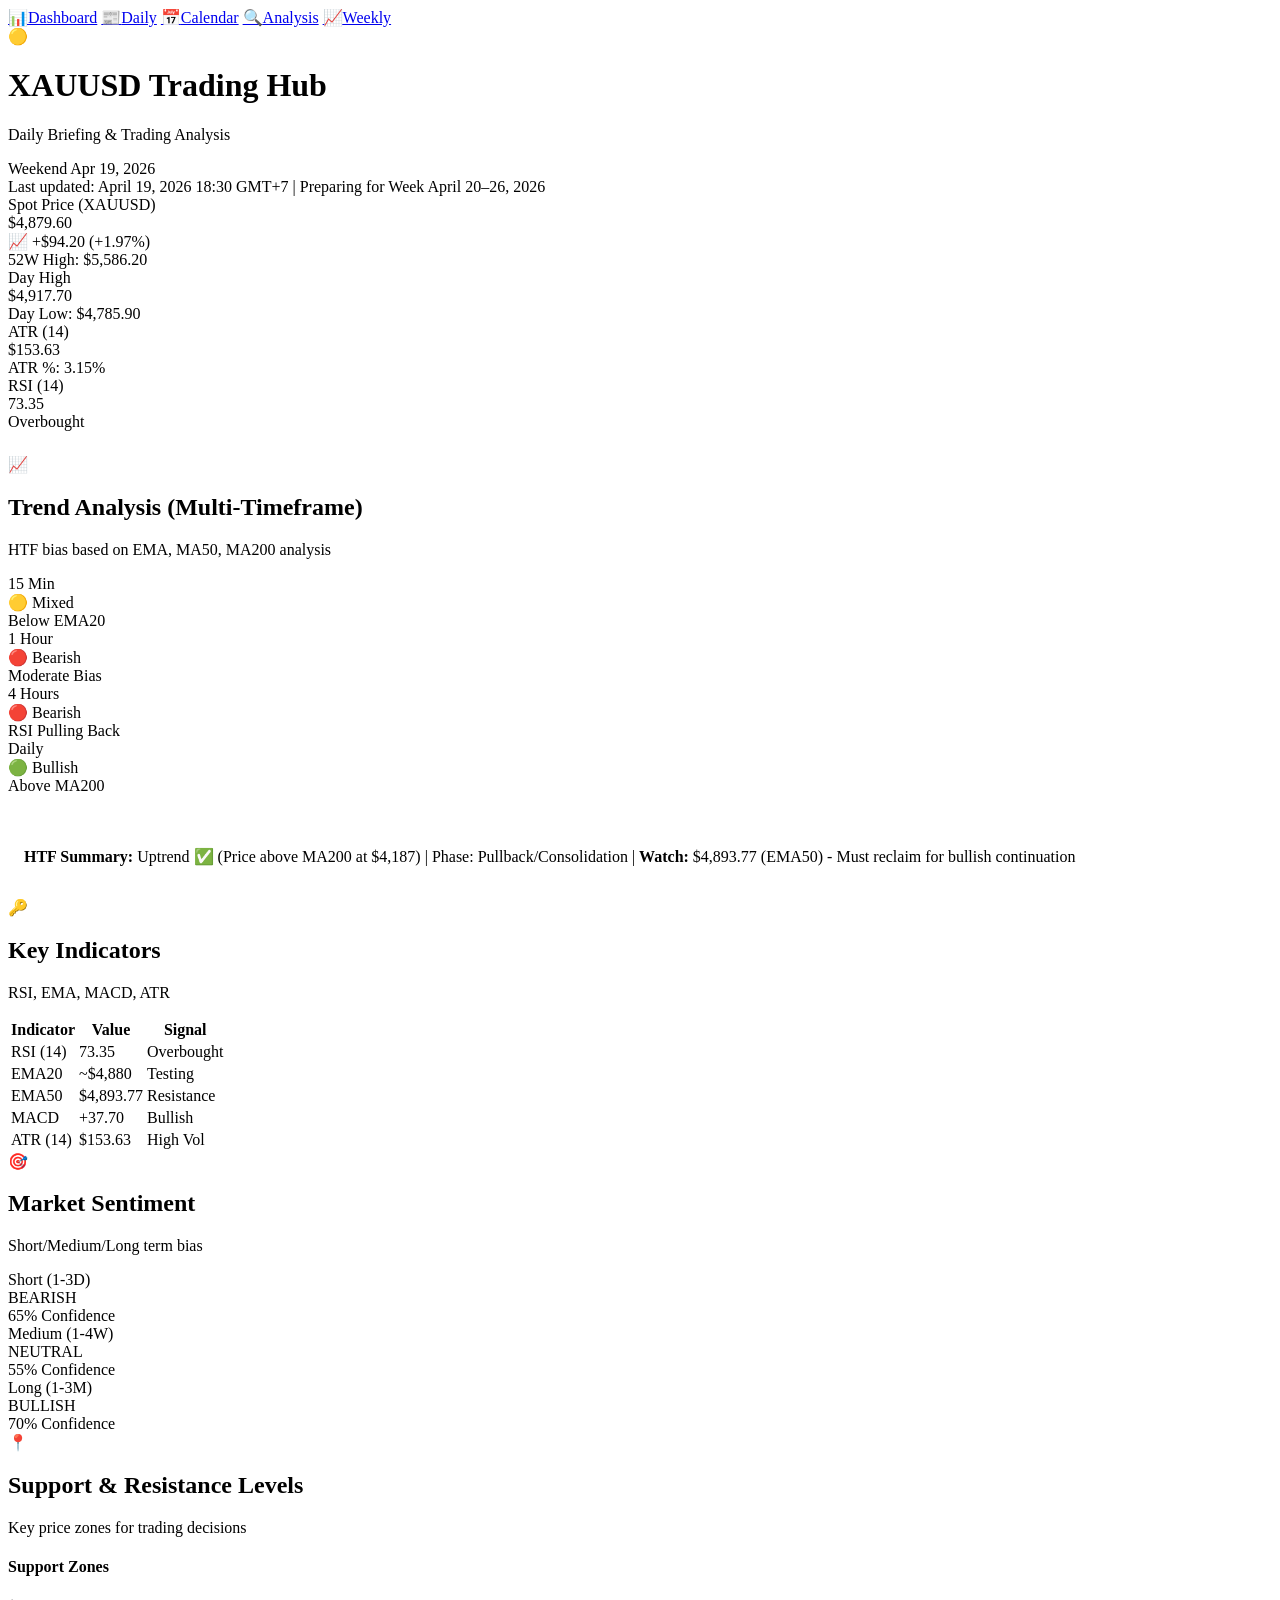
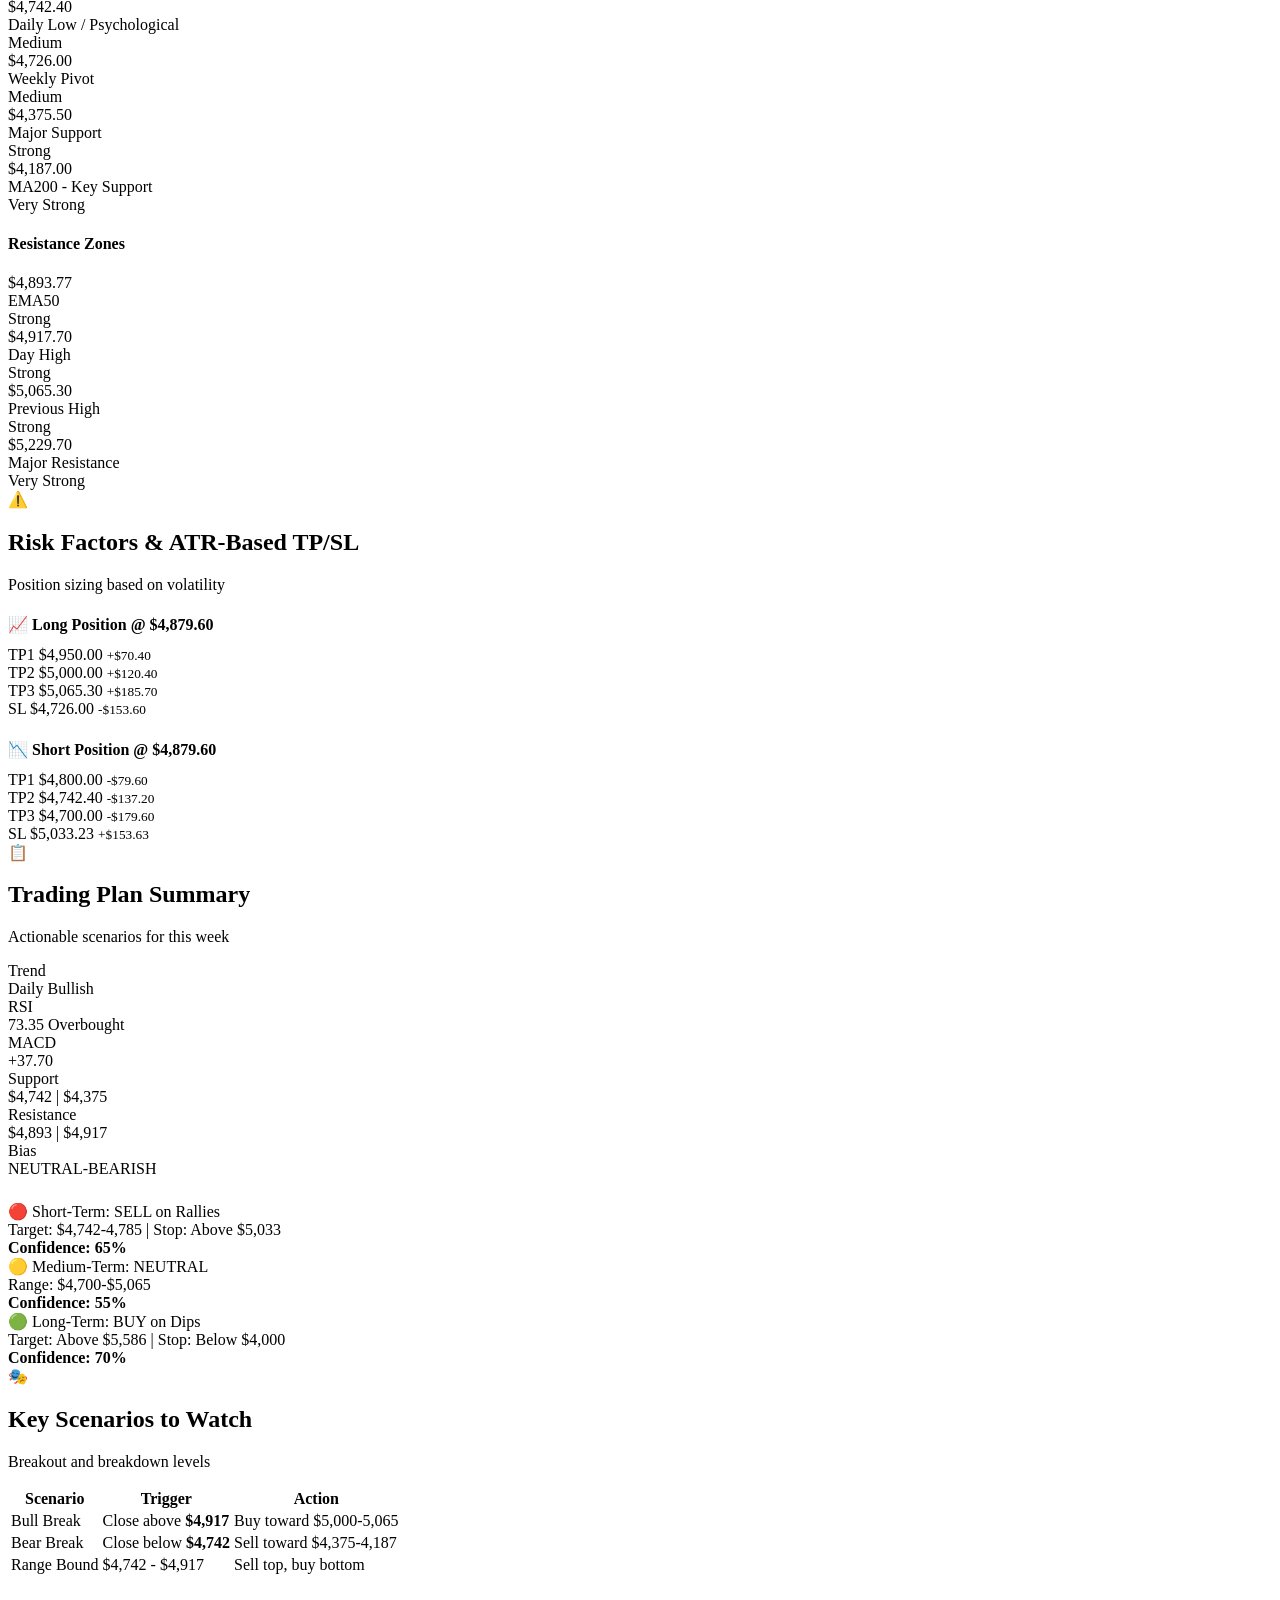
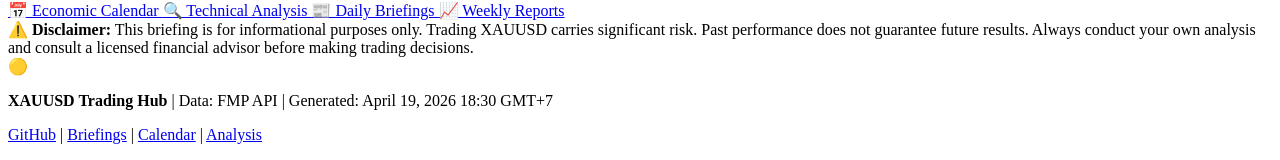
==== commit a900e238: "🎨 Unified web UI - index.html" ====
--- a/index.html
+++ b/index.html
@@ -5,751 +5,123 @@
     <meta name="viewport" content="width=device-width, initial-scale=1.0">
     <title>📊 XAUUSD Daily Briefing - Trading Hub</title>
     <link href="https://fonts.googleapis.com/css2?family=Prompt:wght@400;500;600;700&family=JetBrains+Mono:wght@400;500&display=swap" rel="stylesheet">
-    <style>
-        :root {
-            --gold: #FFD700;
-            --gold-dark: #B8860B;
-            --gold-light: #FFF3CD;
-            --bg-dark: #0a0e17;
-            --bg-card: #131a2a;
-            --bg-card-hover: #1a2338;
-            --text-primary: #ffffff;
-            --text-secondary: #94a3b8;
-            --bullish: #22c55e;
-            --bearish: #ef4444;
-            --neutral: #eab308;
-            --border: #1e293b;
-        }
-
-        * {
-            margin: 0;
-            padding: 0;
-            box-sizing: border-box;
-        }
-
-        body {
-            font-family: 'Prompt', sans-serif;
-            background: var(--bg-dark);
-            color: var(--text-primary);
-            line-height: 1.6;
-            min-height: 100vh;
-        }
-
-        .container {
-            max-width: 1400px;
-            margin: 0 auto;
-            padding: 20px;
-        }
-
-        /* Header */
-        .header {
-            background: linear-gradient(135deg, var(--bg-card) 0%, #1a2744 100%);
-            border: 1px solid var(--border);
-            border-radius: 16px;
-            padding: 30px;
-            margin-bottom: 24px;
-            position: relative;
-            overflow: hidden;
-        }
-
-        .header::before {
-            content: '';
-            position: absolute;
-            top: -50%;
-            right: -20%;
-            width: 400px;
-            height: 400px;
-            background: radial-gradient(circle, rgba(255, 215, 0, 0.1) 0%, transparent 70%);
-            pointer-events: none;
-        }
-
-        .header-top {
-            display: flex;
-            justify-content: space-between;
-            align-items: flex-start;
-            flex-wrap: wrap;
-            gap: 20px;
-        }
-
-        .logo {
-            display: flex;
-            align-items: center;
-            gap: 12px;
-        }
-
-        .logo-icon {
-            font-size: 48px;
-        }
-
-        .logo-text h1 {
-            font-size: 28px;
-            font-weight: 700;
-            background: linear-gradient(135deg, var(--gold) 0%, #fff 50%, var(--gold) 100%);
-            -webkit-background-clip: text;
-            -webkit-text-fill-color: transparent;
-            background-clip: text;
-        }
-
-        .logo-text span {
-            color: var(--text-secondary);
-            font-size: 14px;
-        }
-
-        .market-status {
-            display: flex;
-            align-items: center;
-            gap: 8px;
-            padding: 8px 16px;
-            background: rgba(255, 215, 0, 0.1);
-            border: 1px solid var(--gold);
-            border-radius: 20px;
-            font-size: 14px;
-            font-weight: 500;
-        }
-
-        .status-dot {
-            width: 8px;
-            height: 8px;
-            border-radius: 50%;
-            background: var(--gold);
-            animation: pulse 2s infinite;
-        }
-
-        @keyframes pulse {
-            0%, 100% { opacity: 1; }
-            50% { opacity: 0.5; }
-        }
-
-        /* Price Hero */
-        .price-hero {
-            display: grid;
-            grid-template-columns: repeat(auto-fit, minmax(280px, 1fr));
-            gap: 20px;
-            margin-top: 24px;
-        }
-
-        .price-card {
-            background: var(--bg-card);
-            border: 1px solid var(--border);
-            border-radius: 12px;
-            padding: 24px;
-            transition: all 0.3s ease;
-        }
-
-        .price-card:hover {
-            border-color: var(--gold);
-            transform: translateY(-2px);
-        }
-
-        .price-card.gold {
-            border-color: var(--gold);
-            background: linear-gradient(135deg, var(--bg-card) 0%, rgba(255, 215, 0, 0.05) 100%);
-        }
-
-        .price-label {
-            color: var(--text-secondary);
-            font-size: 13px;
-            font-weight: 500;
-            text-transform: uppercase;
-            letter-spacing: 0.5px;
-            margin-bottom: 8px;
-        }
-
-        .price-value {
-            font-family: 'JetBrains Mono', monospace;
-            font-size: 36px;
-            font-weight: 700;
-            color: var(--gold);
-        }
-
-        .price-change {
-            display: inline-flex;
-            align-items: center;
-            gap: 6px;
-            margin-top: 8px;
-            padding: 4px 12px;
-            border-radius: 6px;
-            font-size: 14px;
-            font-weight: 600;
-        }
-
-        .price-change.up {
-            background: rgba(34, 197, 94, 0.15);
-            color: var(--bullish);
-        }
-
-        .price-change.down {
-            background: rgba(239, 68, 68, 0.15);
-            color: var(--bearish);
-        }
-
-        .price-meta {
-            display: flex;
-            gap: 24px;
-            margin-top: 16px;
-            flex-wrap: wrap;
-        }
-
-        .price-meta-item {
-            font-size: 13px;
-        }
-
-        .price-meta-item span {
-            color: var(--text-secondary);
-        }
-
-        .price-meta-item strong {
-            color: var(--text-primary);
-            font-family: 'JetBrains Mono', monospace;
-        }
-
-        /* Grid Layout */
-        .grid {
-            display: grid;
-            grid-template-columns: repeat(12, 1fr);
-            gap: 20px;
-        }
-
-        .col-8 { grid-column: span 8; }
-        .col-6 { grid-column: span 6; }
-        .col-4 { grid-column: span 4; }
-        .col-12 { grid-column: span 12; }
-
-        @media (max-width: 1024px) {
-            .col-8, .col-6, .col-4 { grid-column: span 12; }
-        }
-
-        /* Section */
-        .section {
-            background: var(--bg-card);
-            border: 1px solid var(--border);
-            border-radius: 12px;
-            padding: 24px;
-            margin-bottom: 20px;
-        }
-
-        .section-header {
-            display: flex;
-            align-items: center;
-            gap: 12px;
-            margin-bottom: 20px;
-            padding-bottom: 16px;
-            border-bottom: 1px solid var(--border);
-        }
-
-        .section-icon {
-            width: 40px;
-            height: 40px;
-            display: flex;
-            align-items: center;
-            justify-content: center;
-            background: rgba(255, 215, 0, 0.1);
-            border-radius: 10px;
-            font-size: 20px;
-        }
-
-        .section-title {
-            font-size: 18px;
-            font-weight: 600;
-        }
-
-        /* Table */
-        .table {
-            width: 100%;
-            border-collapse: collapse;
-        }
-
-        .table th,
-        .table td {
-            padding: 12px 16px;
-            text-align: left;
-            border-bottom: 1px solid var(--border);
-        }
-
-        .table th {
-            color: var(--text-secondary);
-            font-size: 12px;
-            font-weight: 600;
-            text-transform: uppercase;
-            letter-spacing: 0.5px;
-            background: rgba(255, 255, 255, 0.02);
-        }
-
-        .table tr:hover td {
-            background: var(--bg-card-hover);
-        }
-
-        .table td {
-            font-size: 14px;
-        }
-
-        .badge {
-            display: inline-flex;
-            align-items: center;
-            padding: 4px 10px;
-            border-radius: 6px;
-            font-size: 12px;
-            font-weight: 600;
-        }
-
-        .badge.bullish {
-            background: rgba(34, 197, 94, 0.15);
-            color: var(--bullish);
-        }
-
-        .badge.bearish {
-            background: rgba(239, 68, 68, 0.15);
-            color: var(--bearish);
-        }
-
-        .badge.neutral {
-            background: rgba(234, 179, 8, 0.15);
-            color: var(--neutral);
-        }
-
-        /* Trend Cards */
-        .trend-grid {
-            display: grid;
-            grid-template-columns: repeat(auto-fit, minmax(200px, 1fr));
-            gap: 16px;
-        }
-
-        .trend-card {
-            background: var(--bg-card-hover);
-            border: 1px solid var(--border);
-            border-radius: 10px;
-            padding: 16px;
-            text-align: center;
-        }
-
-        .trend-card.bullish {
-            border-color: rgba(34, 197, 94, 0.3);
-        }
-
-        .trend-card.bearish {
-            border-color: rgba(239, 68, 68, 0.3);
-        }
-
-        .trend-timeframe {
-            font-size: 12px;
-            color: var(--text-secondary);
-            text-transform: uppercase;
-            margin-bottom: 8px;
-        }
-
-        .trend-direction {
-            font-size: 24px;
-            margin-bottom: 4px;
-        }
-
-        .trend-strength {
-            font-size: 13px;
-            color: var(--text-secondary);
-        }
-
-        /* Support/Resistance */
-        .levels-grid {
-            display: grid;
-            grid-template-columns: 1fr 1fr;
-            gap: 24px;
-        }
-
-        @media (max-width: 768px) {
-            .levels-grid {
-                grid-template-columns: 1fr;
-            }
-        }
-
-        .levels-column h4 {
-            display: flex;
-            align-items: center;
-            gap: 8px;
-            margin-bottom: 16px;
-            font-size: 15px;
-        }
-
-        .levels-column.support h4 { color: var(--bullish); }
-        .levels-column.resistance h4 { color: var(--bearish); }
-
-        .level-item {
-            display: flex;
-            justify-content: space-between;
-            align-items: center;
-            padding: 12px 16px;
-            background: var(--bg-card-hover);
-            border-radius: 8px;
-            margin-bottom: 8px;
-        }
-
-        .level-price {
-            font-family: 'JetBrains Mono', monospace;
-            font-weight: 600;
-        }
-
-        .level-type {
-            font-size: 12px;
-            color: var(--text-secondary);
-        }
-
-        /* Economic Events */
-        .event-item {
-            display: flex;
-            gap: 16px;
-            padding: 16px;
-            background: var(--bg-card-hover);
-            border-radius: 10px;
-            margin-bottom: 12px;
-            border-left: 3px solid var(--border);
-        }
-
-        .event-item.high-impact {
-            border-left-color: var(--bearish);
-        }
-
-        .event-item.medium-impact {
-            border-left-color: var(--neutral);
-        }
-
-        .event-time {
-            min-width: 80px;
-            font-family: 'JetBrains Mono', monospace;
-            font-size: 13px;
-            color: var(--gold);
-        }
-
-        .event-content {
-            flex: 1;
-        }
-
-        .event-country {
-            font-size: 12px;
-            color: var(--text-secondary);
-            margin-bottom: 4px;
-        }
-
-        .event-name {
-            font-weight: 500;
-            margin-bottom: 4px;
-        }
-
-        .event-meta {
-            font-size: 12px;
-            color: var(--text-secondary);
-        }
-
-        /* Bias Summary */
-        .bias-grid {
-            display: grid;
-            grid-template-columns: repeat(3, 1fr);
-            gap: 16px;
-        }
-
-        @media (max-width: 768px) {
-            .bias-grid {
-                grid-template-columns: 1fr;
-            }
-        }
-
-        .bias-card {
-            background: var(--bg-card-hover);
-            border: 1px solid var(--border);
-            border-radius: 10px;
-            padding: 20px;
-            text-align: center;
-        }
-
-        .bias-label {
-            font-size: 12px;
-            color: var(--text-secondary);
-            text-transform: uppercase;
-            margin-bottom: 12px;
-        }
-
-        .bias-value {
-            font-size: 20px;
-            font-weight: 700;
-            margin-bottom: 8px;
-        }
-
-        .bias-confidence {
-            font-size: 13px;
-            color: var(--text-secondary);
-        }
-
-        /* TP/SL Levels */
-        .tp-sl-grid {
-            display: grid;
-            grid-template-columns: 1fr 1fr;
-            gap: 24px;
-        }
-
-        @media (max-width: 768px) {
-            .tp-sl-grid {
-                grid-template-columns: 1fr;
-            }
-        }
-
-        .tp-sl-column h4 {
-            margin-bottom: 16px;
-            font-size: 15px;
-        }
-
-        .tp-sl-column.long h4 { color: var(--bullish); }
-        .tp-sl-column.short h4 { color: var(--bearish); }
-
-        .tp-level {
-            display: flex;
-            justify-content: space-between;
-            align-items: center;
-            padding: 12px 16px;
-            background: var(--bg-card-hover);
-            border-radius: 8px;
-            margin-bottom: 8px;
-        }
-
-        .tp-level.tp { border-left: 3px solid var(--bullish); }
-        .tp-level.sl { border-left: 3px solid var(--bearish); }
-
-        .tp-label {
-            font-weight: 500;
-        }
-
-        .tp-price {
-            font-family: 'JetBrains Mono', monospace;
-            font-weight: 600;
-        }
-
-        .tp-distance {
-            font-size: 12px;
-            color: var(--text-secondary);
-            margin-left: 12px;
-        }
-
-        /* Summary */
-        .summary-grid {
-            display: grid;
-            grid-template-columns: repeat(auto-fit, minmax(150px, 1fr));
-            gap: 16px;
-        }
-
-        .summary-item {
-            background: var(--bg-card-hover);
-            border-radius: 10px;
-            padding: 16px;
-            text-align: center;
-        }
-
-        .summary-label {
-            font-size: 12px;
-            color: var(--text-secondary);
-            margin-bottom: 8px;
-        }
-
-        .summary-value {
-            font-family: 'JetBrains Mono', monospace;
-            font-size: 16px;
-            font-weight: 600;
-        }
-
-        .summary-value.gold { color: var(--gold); }
-        .summary-value.bullish { color: var(--bullish); }
-        .summary-value.bearish { color: var(--bearish); }
-
-        /* Disclaimer */
-        .disclaimer {
-            background: rgba(255, 215, 0, 0.05);
-            border: 1px solid rgba(255, 215, 0, 0.2);
-            border-radius: 10px;
-            padding: 16px;
-            margin-top: 24px;
-            font-size: 12px;
-            color: var(--text-secondary);
-            text-align: center;
-        }
-
-        /* Footer */
-        .footer {
-            text-align: center;
-            padding: 40px 20px;
-            color: var(--text-secondary);
-            font-size: 13px;
-        }
-
-        .footer a {
-            color: var(--gold);
-            text-decoration: none;
-        }
-
-        /* Navigation */
-        .nav {
-            display: flex;
-            gap: 8px;
-            margin-bottom: 24px;
-            flex-wrap: wrap;
-        }
-
-        .nav a {
-            padding: 10px 20px;
-            background: var(--bg-card);
-            border: 1px solid var(--border);
-            border-radius: 8px;
-            color: var(--text-secondary);
-            text-decoration: none;
-            font-size: 14px;
-            font-weight: 500;
-            transition: all 0.2s ease;
-        }
-
-        .nav a:hover, .nav a.active {
-            background: rgba(255, 215, 0, 0.1);
-            border-color: var(--gold);
-            color: var(--gold);
-        }
-
-        /* Update Badge */
-        .update-badge {
-            display: inline-flex;
-            align-items: center;
-            gap: 6px;
-            padding: 6px 12px;
-            background: var(--bg-card-hover);
-            border-radius: 20px;
-            font-size: 12px;
-            color: var(--text-secondary);
-            margin-top: 16px;
-        }
-
-        .update-badge::before {
-            content: '';
-            width: 6px;
-            height: 6px;
-            background: var(--bullish);
-            border-radius: 50%;
-        }
-    </style>
+    <link href="assets/css/style.css" rel="stylesheet">
 </head>
 <body>
     <div class="container">
         <!-- Navigation -->
         <nav class="nav">
-            <a href="#" class="active">📊 Daily Briefing</a>
-            <a href="daily-briefings/">📰 All Briefings</a>
-            <a href="economic-calendar/">📅 Economic Calendar</a>
-            <a href="gold-analysis/">🔍 Gold Analysis</a>
-            <a href="weekly-reports/">📈 Weekly Reports</a>
+            <a href="index.html" class="active"><span class="icon">📊</span><span class="text">Dashboard</span></a>
+            <a href="daily-briefings.html"><span class="icon">📰</span><span class="text">Daily</span></a>
+            <a href="economic-calendar.html"><span class="icon">📅</span><span class="text">Calendar</span></a>
+            <a href="gold-analysis.html"><span class="icon">🔍</span><span class="text">Analysis</span></a>
+            <a href="weekly-reports.html"><span class="icon">📈</span><span class="text">Weekly</span></a>
         </nav>
 
         <!-- Header -->
         <header class="header">
             <div class="header-top">
                 <div class="logo">
-                    <span class="logo-icon">🟡</span>
+                    <div class="logo-icon">🟡</div>
                     <div class="logo-text">
                         <h1>XAUUSD Trading Hub</h1>
-                        <span>Daily Briefing & Analysis</span>
-                    </div>
-                </div>
-                <div class="market-status">
-                    <span class="status-dot"></span>
-                    <span>Weekend - Markets Closed</span>
-                </div>
-            </div>
-
+                        <p>Daily Briefing & Trading Analysis</p>
+                    </div>
+                </div>
+                <div class="header-badge">
+                    <span class="badge badge-gold">
+                        <span class="status-dot gold"></span>
+                        Weekend
+                    </span>
+                    <span class="badge badge-neutral">
+                        Apr 19, 2026
+                    </span>
+                </div>
+            </div>
             <div class="update-badge">
                 Last updated: April 19, 2026 18:30 GMT+7 | Preparing for Week April 20–26, 2026
             </div>
-
-            <!-- Price Hero -->
-            <div class="price-hero">
-                <div class="price-card gold">
-                    <div class="price-label">Spot Price (XAUUSD)</div>
-                    <div class="price-value">$4,879.60</div>
-                    <div class="price-change up">
-                        <span>📈</span>
-                        <span>+$94.20 (+1.97%)</span>
-                    </div>
-                    <div class="price-meta">
-                        <div class="price-meta-item">
-                            <span>52W High:</span> <strong>$5,586.20</strong>
-                        </div>
-                        <div class="price-meta-item">
-                            <span>52W Low:</span> <strong>$3,125.00</strong>
-                        </div>
-                    </div>
-                </div>
-
-                <div class="price-card">
-                    <div class="price-label">Day High</div>
-                    <div class="price-value" style="color: var(--bullish);">$4,917.70</div>
-                    <div class="price-meta">
-                        <div class="price-meta-item">
-                            <span>Day Low:</span> <strong>$4,785.90</strong>
-                        </div>
-                        <div class="price-meta-item">
-                            <span>Open:</span> <strong>$4,793.95</strong>
-                        </div>
-                    </div>
-                </div>
-
-                <div class="price-card">
-                    <div class="price-label">ATR (14)</div>
-                    <div class="price-value" style="color: var(--neutral);">$153.63</div>
-                    <div class="price-meta">
-                        <div class="price-meta-item">
-                            <span>ATR %:</span> <strong>3.15%</strong>
-                        </div>
-                        <div class="price-meta-item">
-                            <span>Volatility:</span> <strong>High</strong>
-                        </div>
-                    </div>
-                </div>
-            </div>
         </header>
 
-        <!-- Main Content Grid -->
-        <div class="grid">
-            <!-- Trend Analysis -->
-            <div class="col-12">
-                <section class="section">
-                    <div class="section-header">
-                        <div class="section-icon">📈</div>
-                        <h2 class="section-title">Trend Analysis (Multi-Timeframe)</h2>
-                    </div>
-                    <div class="trend-grid">
-                        <div class="trend-card bearish">
-                            <div class="trend-timeframe">15 Min</div>
-                            <div class="trend-direction">🟡 Mixed</div>
-                            <div class="trend-strength">Neutral - Below EMA20</div>
-                        </div>
-                        <div class="trend-card bearish">
-                            <div class="trend-timeframe">1 Hour</div>
-                            <div class="trend-direction">🔴 Bearish</div>
-                            <div class="trend-strength">Moderate - Below EMA20</div>
-                        </div>
-                        <div class="trend-card bearish">
-                            <div class="trend-timeframe">4 Hours</div>
-                            <div class="trend-direction">🔴 Bearish</div>
-                            <div class="trend-strength">Moderate - RSI Pulling Back</div>
-                        </div>
-                        <div class="trend-card bullish">
-                            <div class="trend-timeframe">Daily</div>
-                            <div class="trend-direction">🟢 Bullish</div>
-                            <div class="trend-strength">Strong - Above MA200</div>
-                        </div>
-                    </div>
-                    <div style="margin-top: 20px; padding: 16px; background: var(--bg-card-hover); border-radius: 8px;">
-                        <p><strong>HTF Summary:</strong> Uptrend ✅ (Price above MA200 at $4,187) | Phase: Pullback/Consolidation | <strong>Watch:</strong> $4,893.77 (EMA50) - Must reclaim for bullish continuation</p>
-                    </div>
-                </section>
-            </div>
-
-            <!-- Key Indicators -->
-            <div class="col-6">
-                <section class="section">
-                    <div class="section-header">
-                        <div class="section-icon">🔑</div>
-                        <h2 class="section-title">Key Technical Indicators</h2>
-                    </div>
+        <!-- Price Hero -->
+        <div class="grid grid-4" style="margin-bottom: 24px;">
+            <div class="price-card gold">
+                <div class="price-label">Spot Price (XAUUSD)</div>
+                <div class="price-value">$4,879.60</div>
+                <div class="price-change up">📈 +$94.20 (+1.97%)</div>
+                <div class="price-meta">
+                    <span>52W High: $5,586.20</span>
+                </div>
+            </div>
+            <div class="price-card">
+                <div class="price-label">Day High</div>
+                <div class="price-value" style="color: var(--bullish);">$4,917.70</div>
+                <div class="price-meta"><span>Day Low: $4,785.90</span></div>
+            </div>
+            <div class="price-card">
+                <div class="price-label">ATR (14)</div>
+                <div class="price-value" style="color: var(--neutral);">$153.63</div>
+                <div class="price-meta"><span>ATR %: 3.15%</span></div>
+            </div>
+            <div class="price-card">
+                <div class="price-label">RSI (14)</div>
+                <div class="price-value" style="color: var(--bearish);">73.35</div>
+                <div class="price-meta"><span>Overbought</span></div>
+            </div>
+        </div>
+
+        <!-- Trend Analysis -->
+        <section class="section">
+            <div class="section-header">
+                <div class="section-icon">📈</div>
+                <div>
+                    <h2 class="section-title">Trend Analysis (Multi-Timeframe)</h2>
+                    <p class="section-subtitle">HTF bias based on EMA, MA50, MA200 analysis</p>
+                </div>
+            </div>
+
+            <div class="card-grid">
+                <div class="card bearish">
+                    <div class="card-label">15 Min</div>
+                    <div class="card-value bear">🟡 Mixed</div>
+                    <div class="card-sub">Below EMA20</div>
+                </div>
+                <div class="card bearish">
+                    <div class="card-label">1 Hour</div>
+                    <div class="card-value bear">🔴 Bearish</div>
+                    <div class="card-sub">Moderate Bias</div>
+                </div>
+                <div class="card bearish">
+                    <div class="card-label">4 Hours</div>
+                    <div class="card-value bear">🔴 Bearish</div>
+                    <div class="card-sub">RSI Pulling Back</div>
+                </div>
+                <div class="card bullish">
+                    <div class="card-label">Daily</div>
+                    <div class="card-value bull">🟢 Bullish</div>
+                    <div class="card-sub">Above MA200</div>
+                </div>
+            </div>
+
+            <div style="margin-top: 20px; padding: 16px; background: var(--bg-card-hover); border-radius: 10px;">
+                <p style="color: var(--text-secondary);">
+                    <strong>HTF Summary:</strong> Uptrend ✅ (Price above MA200 at $4,187) | Phase: Pullback/Consolidation | 
+                    <strong style="color: var(--gold);">Watch:</strong> $4,893.77 (EMA50) - Must reclaim for bullish continuation
+                </p>
+            </div>
+        </section>
+
+        <!-- Key Indicators & Sentiment -->
+        <div class="grid grid-2">
+            <section class="section">
+                <div class="section-header">
+                    <div class="section-icon">🔑</div>
+                    <div>
+                        <h2 class="section-title">Key Indicators</h2>
+                        <p class="section-subtitle">RSI, EMA, MACD, ATR</p>
+                    </div>
+                </div>
+                <div class="table-wrapper">
                     <table class="table">
                         <thead>
                             <tr>
@@ -759,366 +131,282 @@
                             </tr>
                         </thead>
                         <tbody>
-                            <tr>
-                                <td>RSI (14)</td>
-                                <td><strong>73.35</strong></td>
-                                <td><span class="badge bearish">Overbought</span></td>
-                            </tr>
-                            <tr>
-                                <td>EMA20</td>
-                                <td>~$4,880</td>
-                                <td><span class="badge neutral">Mixed</span></td>
-                            </tr>
-                            <tr>
-                                <td>EMA50</td>
-                                <td>$4,893.77</td>
-                                <td><span class="badge bearish">Resistance</span></td>
-                            </tr>
-                            <tr>
-                                <td>MACD</td>
-                                <td>+37.70</td>
-                                <td><span class="badge bullish">Bullish</span></td>
-                            </tr>
-                            <tr>
-                                <td>ATR (14)</td>
-                                <td>$153.63</td>
-                                <td><span class="badge neutral">High Volatility</span></td>
-                            </tr>
+                            <tr><td>RSI (14)</td><td>73.35</td><td><span class="tag tag-bear">Overbought</span></td></tr>
+                            <tr><td>EMA20</td><td>~$4,880</td><td><span class="tag tag-neutral">Testing</span></td></tr>
+                            <tr><td>EMA50</td><td>$4,893.77</td><td><span class="tag tag-bear">Resistance</span></td></tr>
+                            <tr><td>MACD</td><td>+37.70</td><td><span class="tag tag-bull">Bullish</span></td></tr>
+                            <tr><td>ATR (14)</td><td>$153.63</td><td><span class="tag tag-neutral">High Vol</span></td></tr>
                         </tbody>
                     </table>
-                </section>
-            </div>
-
-            <!-- Market Sentiment -->
-            <div class="col-6">
-                <section class="section">
-                    <div class="section-header">
-                        <div class="section-icon">🎯</div>
+                </div>
+            </section>
+
+            <section class="section">
+                <div class="section-header">
+                    <div class="section-icon">🎯</div>
+                    <div>
                         <h2 class="section-title">Market Sentiment</h2>
-                    </div>
-                    <div class="bias-grid">
-                        <div class="bias-card">
-                            <div class="bias-label">Short-Term (1-3D)</div>
-                            <div class="bias-value" style="color: var(--bearish);">BEARISH</div>
-                            <div class="bias-confidence">Confidence: 65%</div>
-                        </div>
-                        <div class="bias-card">
-                            <div class="bias-label">Medium-Term (1-4W)</div>
-                            <div class="bias-value" style="color: var(--neutral);">NEUTRAL</div>
-                            <div class="bias-confidence">Confidence: 55%</div>
-                        </div>
-                        <div class="bias-card">
-                            <div class="bias-label">Long-Term (1-3M)</div>
-                            <div class="bias-value" style="color: var(--bullish);">BULLISH</div>
-                            <div class="bias-confidence">Confidence: 70%</div>
-                        </div>
-                    </div>
-                    <div style="margin-top: 20px; padding: 16px; background: var(--bg-card-hover); border-radius: 8px;">
-                        <p><strong>Overall Bias:</strong> <span style="color: var(--neutral);">NEUTRAL-BEARISH</span> (Short-term) | Confidence: 65%</p>
-                    </div>
-                </section>
-            </div>
-
-            <!-- Support/Resistance -->
-            <div class="col-12">
-                <section class="section">
-                    <div class="section-header">
-                        <div class="section-icon">📍</div>
-                        <h2 class="section-title">Support & Resistance Levels</h2>
-                    </div>
-                    <div class="levels-grid">
-                        <div class="levels-column support">
-                            <h4>🟢 Support Zones (Buy)</h4>
-                            <div class="level-item">
-                                <div>
-                                    <div class="level-price">$4,742.40</div>
-                                    <div class="level-type">Daily Low / Psychological</div>
-                                </div>
-                                <span class="badge neutral">Medium</span>
-                            </div>
-                            <div class="level-item">
-                                <div>
-                                    <div class="level-price">$4,726.00</div>
-                                    <div class="level-type">Weekly Pivot</div>
-                                </div>
-                                <span class="badge neutral">Medium</span>
-                            </div>
-                            <div class="level-item">
-                                <div>
-                                    <div class="level-price">$4,375.50</div>
-                                    <div class="level-type">Major Support</div>
-                                </div>
-                                <span class="badge bullish">Strong</span>
-                            </div>
-                            <div class="level-item">
-                                <div>
-                                    <div class="level-price">$4,187.00</div>
-                                    <div class="level-type">MA200</div>
-                                </div>
-                                <span class="badge bullish">Very Strong</span>
-                            </div>
-                        </div>
-                        <div class="levels-column resistance">
-                            <h4>🔴 Resistance Zones (Sell)</h4>
-                            <div class="level-item">
-                                <div>
-                                    <div class="level-price">$4,893.77</div>
-                                    <div class="level-type">EMA50</div>
-                                </div>
-                                <span class="badge bearish">Strong</span>
-                            </div>
-                            <div class="level-item">
-                                <div>
-                                    <div class="level-price">$4,917.70</div>
-                                    <div class="level-type">Day High</div>
-                                </div>
-                                <span class="badge bearish">Strong</span>
-                            </div>
-                            <div class="level-item">
-                                <div>
-                                    <div class="level-price">$5,065.30</div>
-                                    <div class="level-type">Previous High</div>
-                                </div>
-                                <span class="badge bearish">Strong</span>
-                            </div>
-                            <div class="level-item">
-                                <div>
-                                    <div class="level-price">$5,229.70</div>
-                                    <div class="level-type">Major Resistance</div>
-                                </div>
-                                <span class="badge bearish">Very Strong</span>
-                            </div>
-                        </div>
-                    </div>
-                </section>
-            </div>
-
-            <!-- TP/SL Levels -->
-            <div class="col-12">
-                <section class="section">
-                    <div class="section-header">
-                        <div class="section-icon">⚠️</div>
-                        <h2 class="section-title">Risk Factors & ATR-Based TP/SL Levels</h2>
-                    </div>
-                    <div class="tp-sl-grid">
-                        <div class="tp-sl-column long">
-                            <h4>📈 Long Position (Buy) @ $4,879.60</h4>
-                            <div class="tp-level tp">
-                                <span class="tp-label">TP1</span>
-                                <span><span class="tp-price">$4,950.00</span><span class="tp-distance">+$70.40</span></span>
-                            </div>
-                            <div class="tp-level tp">
-                                <span class="tp-label">TP2</span>
-                                <span><span class="tp-price">$5,000.00</span><span class="tp-distance">+$120.40</span></span>
-                            </div>
-                            <div class="tp-level tp">
-                                <span class="tp-label">TP3</span>
-                                <span><span class="tp-price">$5,065.30</span><span class="tp-distance">+$185.70</span></span>
-                            </div>
-                            <div class="tp-level sl">
-                                <span class="tp-label">SL</span>
-                                <span><span class="tp-price">$4,726.00</span><span class="tp-distance">-$153.60</span></span>
-                            </div>
-                        </div>
-                        <div class="tp-sl-column short">
-                            <h4>📉 Short Position (Sell) @ $4,879.60</h4>
-                            <div class="tp-level tp">
-                                <span class="tp-label">TP1</span>
-                                <span><span class="tp-price">$4,800.00</span><span class="tp-distance">-$79.60</span></span>
-                            </div>
-                            <div class="tp-level tp">
-                                <span class="tp-label">TP2</span>
-                                <span><span class="tp-price">$4,742.40</span><span class="tp-distance">-$137.20</span></span>
-                            </div>
-                            <div class="tp-level tp">
-                                <span class="tp-label">TP3</span>
-                                <span><span class="tp-price">$4,700.00</span><span class="tp-distance">-$179.60</span></span>
-                            </div>
-                            <div class="tp-level sl">
-                                <span class="tp-label">SL</span>
-                                <span><span class="tp-price">$5,033.23</span><span class="tp-distance">+$153.63</span></span>
-                            </div>
-                        </div>
-                    </div>
-                </section>
-            </div>
-
-            <!-- Economic Calendar -->
-            <div class="col-12">
-                <section class="section">
-                    <div class="section-header">
-                        <div class="section-icon">📅</div>
-                        <h2 class="section-title">Economic Calendar (This Week)</h2>
-                    </div>
-
-                    <h4 style="margin: 20px 0 16px; color: var(--bearish);">🔴 HIGH IMPACT Events</h4>
-
-                    <div class="event-item high-impact">
-                        <div class="event-time">Apr 20<br>13:45</div>
-                        <div class="event-content">
-                            <div class="event-country">🇨🇦 CANADA</div>
-                            <div class="event-name">BoC Interest Rate Decision</div>
-                            <div class="event-meta">Previous: 2.25% | <strong>High Impact</strong></div>
-                        </div>
-                    </div>
-
-                    <div class="event-item high-impact">
-                        <div class="event-time">Apr 23<br>19:00</div>
-                        <div class="event-content">
-                            <div class="event-country">🇺🇸 USA</div>
-                            <div class="event-name">FOMC Meeting Minutes</div>
-                            <div class="event-meta"><strong>High Impact</strong></div>
-                        </div>
-                    </div>
-
-                    <div class="event-item high-impact">
-                        <div class="event-time">Apr 23<br>21:00</div>
-                        <div class="event-content">
-                            <div class="event-country">🇺🇸 USA</div>
-                            <div class="event-name">Fed Chair Speech</div>
-                            <div class="event-meta"><strong>High Impact</strong></div>
-                        </div>
-                    </div>
-
-                    <div class="event-item high-impact">
-                        <div class="event-time">Apr 24<br>09:00</div>
-                        <div class="event-content">
-                            <div class="event-country">🇪🇺 EUROPE</div>
-                            <div class="event-name">ECB Main Refinancing Rate</div>
-                            <div class="event-meta"><strong>High Impact</strong></div>
-                        </div>
-                    </div>
-
-                    <h4 style="margin: 24px 0 16px; color: var(--neutral);">🟡 MEDIUM IMPACT Events</h4>
-
-                    <div style="display: grid; grid-template-columns: repeat(auto-fit, minmax(280px, 1fr)); gap: 12px;">
-                        <div class="event-item medium-impact" style="margin-bottom: 0;">
-                            <div class="event-time">Apr 20</div>
-                            <div class="event-content">
-                                <div class="event-name">🇩🇪 PPI YoY (Germany)</div>
-                            </div>
-                        </div>
-                        <div class="event-item medium-impact" style="margin-bottom: 0;">
-                            <div class="event-time">Apr 21</div>
-                            <div class="event-content">
-                                <div class="event-name">🇪🇺 German Ifo Business Climate</div>
-                            </div>
-                        </div>
-                        <div class="event-item medium-impact" style="margin-bottom: 0;">
-                            <div class="event-time">Apr 22</div>
-                            <div class="event-content">
-                                <div class="event-name">🇺🇸 Crude Oil Inventories</div>
-                            </div>
-                        </div>
-                        <div class="event-item medium-impact" style="margin-bottom: 0;">
-                            <div class="event-time">Apr 24</div>
-                            <div class="event-content">
-                                <div class="event-name">🇺🇸 Consumer Confidence</div>
-                            </div>
-                        </div>
-                    </div>
-                </section>
-            </div>
-
-            <!-- Trading Bias Summary -->
-            <div class="col-12">
-                <section class="section">
-                    <div class="section-header">
-                        <div class="section-icon">📋</div>
-                        <h2 class="section-title">Trading Plan Summary</h2>
-                    </div>
-
-                    <div class="summary-grid">
-                        <div class="summary-item">
-                            <div class="summary-label">Price Action</div>
-                            <div class="summary-value gold">$4,879.60</div>
-                        </div>
-                        <div class="summary-item">
-                            <div class="summary-label">Trend</div>
-                            <div class="summary-value bullish">Daily Bullish</div>
-                        </div>
-                        <div class="summary-item">
-                            <div class="summary-label">RSI</div>
-                            <div class="summary-value bearish">73.35 Overbought</div>
-                        </div>
-                        <div class="summary-item">
-                            <div class="summary-label">MACD</div>
-                            <div class="summary-value bullish">+37.70</div>
-                        </div>
-                        <div class="summary-item">
-                            <div class="summary-label">Support</div>
-                            <div class="summary-value">$4,742 | $4,375 | $4,187</div>
-                        </div>
-                        <div class="summary-item">
-                            <div class="summary-label">Resistance</div>
-                            <div class="summary-value">$4,893 | $4,917 | $5,065</div>
-                        </div>
-                    </div>
-
-                    <div style="margin-top: 24px; display: grid; grid-template-columns: repeat(auto-fit, minmax(280px, 1fr)); gap: 16px;">
-                        <div style="padding: 16px; background: rgba(239, 68, 68, 0.1); border: 1px solid rgba(239, 68, 68, 0.3); border-radius: 8px;">
-                            <strong style="color: var(--bearish);">🔴 Short-Term:</strong> SELL on rallies toward $4,893-4,917<br>
-                            <small>Target: $4,742-4,785 | Stop: Above $5,033 | Confidence: 65%</small>
-                        </div>
-                        <div style="padding: 16px; background: rgba(234, 179, 8, 0.1); border: 1px solid rgba(234, 179, 8, 0.3); border-radius: 8px;">
-                            <strong style="color: var(--neutral);">🟡 Medium-Term:</strong> NEUTRAL - Range Bound<br>
-                            <small>Range: $4,700-$5,065 | Sell R3, Buy S2 | Confidence: 55%</small>
-                        </div>
-                        <div style="padding: 16px; background: rgba(34, 197, 94, 0.1); border: 1px solid rgba(34, 197, 94, 0.3); border-radius: 8px;">
-                            <strong style="color: var(--bullish);">🟢 Long-Term:</strong> BUY on dips toward $4,187<br>
-                            <small>Target: Above $5,586 | Stop: Below $4,000 | Confidence: 70%</small>
-                        </div>
-                    </div>
-                </section>
-            </div>
-
-            <!-- Key Scenarios -->
-            <div class="col-12">
-                <section class="section">
-                    <div class="section-header">
-                        <div class="section-icon">🎭</div>
-                        <h2 class="section-title">Key Scenarios to Watch</h2>
-                    </div>
-                    <table class="table">
-                        <thead>
-                            <tr>
-                                <th>Scenario</th>
-                                <th>Trigger</th>
-                                <th>Action</th>
-                            </tr>
-                        </thead>
-                        <tbody>
-                            <tr>
-                                <td><span class="badge bullish">Bull Break</span></td>
-                                <td>Close above <strong>$4,917</strong></td>
-                                <td>Buy toward $5,000-5,065</td>
-                            </tr>
-                            <tr>
-                                <td><span class="badge bearish">Bear Break</span></td>
-                                <td>Close below <strong>$4,742</strong></td>
-                                <td>Sell toward $4,375-4,187</td>
-                            </tr>
-                            <tr>
-                                <td><span class="badge neutral">Range Bound</span></td>
-                                <td>$4,742 - $4,917</td>
-                                <td>Sell top, buy bottom</td>
-                            </tr>
-                        </tbody>
-                    </table>
-                </section>
-            </div>
+                        <p class="section-subtitle">Short/Medium/Long term bias</p>
+                    </div>
+                </div>
+                <div class="card-grid">
+                    <div class="card bearish">
+                        <div class="card-label">Short (1-3D)</div>
+                        <div class="card-value bear">BEARISH</div>
+                        <div class="card-sub">65% Confidence</div>
+                    </div>
+                    <div class="card neutral">
+                        <div class="card-label">Medium (1-4W)</div>
+                        <div class="card-value neutral">NEUTRAL</div>
+                        <div class="card-sub">55% Confidence</div>
+                    </div>
+                    <div class="card bullish">
+                        <div class="card-label">Long (1-3M)</div>
+                        <div class="card-value bull">BULLISH</div>
+                        <div class="card-sub">70% Confidence</div>
+                    </div>
+                </div>
+            </section>
+        </div>
+
+        <!-- Support & Resistance -->
+        <section class="section">
+            <div class="section-header">
+                <div class="section-icon">📍</div>
+                <div>
+                    <h2 class="section-title">Support & Resistance Levels</h2>
+                    <p class="section-subtitle">Key price zones for trading decisions</p>
+                </div>
+            </div>
+            <div class="levels-grid">
+                <div class="levels-column support">
+                    <h4><span class="dot"></span> Support Zones</h4>
+                    <div class="level-item">
+                        <div><div class="level-price">$4,742.40</div><div class="level-type">Daily Low / Psychological</div></div>
+                        <span class="tag tag-neutral">Medium</span>
+                    </div>
+                    <div class="level-item">
+                        <div><div class="level-price">$4,726.00</div><div class="level-type">Weekly Pivot</div></div>
+                        <span class="tag tag-neutral">Medium</span>
+                    </div>
+                    <div class="level-item">
+                        <div><div class="level-price">$4,375.50</div><div class="level-type">Major Support</div></div>
+                        <span class="tag tag-bull">Strong</span>
+                    </div>
+                    <div class="level-item">
+                        <div><div class="level-price">$4,187.00</div><div class="level-type">MA200 - Key Support</div></div>
+                        <span class="tag tag-bull">Very Strong</span>
+                    </div>
+                </div>
+                <div class="levels-column resistance">
+                    <h4><span class="dot"></span> Resistance Zones</h4>
+                    <div class="level-item">
+                        <div><div class="level-price">$4,893.77</div><div class="level-type">EMA50</div></div>
+                        <span class="tag tag-bear">Strong</span>
+                    </div>
+                    <div class="level-item">
+                        <div><div class="level-price">$4,917.70</div><div class="level-type">Day High</div></div>
+                        <span class="tag tag-bear">Strong</span>
+                    </div>
+                    <div class="level-item">
+                        <div><div class="level-price">$5,065.30</div><div class="level-type">Previous High</div></div>
+                        <span class="tag tag-bear">Strong</span>
+                    </div>
+                    <div class="level-item">
+                        <div><div class="level-price">$5,229.70</div><div class="level-type">Major Resistance</div></div>
+                        <span class="tag tag-bear">Very Strong</span>
+                    </div>
+                </div>
+            </div>
+        </section>
+
+        <!-- TP/SL Levels -->
+        <section class="section">
+            <div class="section-header">
+                <div class="section-icon">⚠️</div>
+                <div>
+                    <h2 class="section-title">Risk Factors & ATR-Based TP/SL</h2>
+                    <p class="section-subtitle">Position sizing based on volatility</p>
+                </div>
+            </div>
+            <div class="grid grid-2">
+                <div>
+                    <h4 style="color: var(--bullish); margin-bottom: 12px;">📈 Long Position @ $4,879.60</h4>
+                    <div class="level-item">
+                        <span class="level-price">TP1</span>
+                        <span>$4,950.00 <small style="color: var(--bullish);">+$70.40</small></span>
+                    </div>
+                    <div class="level-item">
+                        <span class="level-price">TP2</span>
+                        <span>$5,000.00 <small style="color: var(--bullish);">+$120.40</small></span>
+                    </div>
+                    <div class="level-item">
+                        <span class="level-price">TP3</span>
+                        <span>$5,065.30 <small style="color: var(--bullish);">+$185.70</small></span>
+                    </div>
+                    <div class="level-item" style="border-left: 3px solid var(--bearish);">
+                        <span class="level-price">SL</span>
+                        <span style="color: var(--bearish);">$4,726.00 <small>-$153.60</small></span>
+                    </div>
+                </div>
+                <div>
+                    <h4 style="color: var(--bearish); margin-bottom: 12px;">📉 Short Position @ $4,879.60</h4>
+                    <div class="level-item">
+                        <span class="level-price">TP1</span>
+                        <span>$4,800.00 <small style="color: var(--bullish);">-$79.60</small></span>
+                    </div>
+                    <div class="level-item">
+                        <span class="level-price">TP2</span>
+                        <span>$4,742.40 <small style="color: var(--bullish);">-$137.20</small></span>
+                    </div>
+                    <div class="level-item">
+                        <span class="level-price">TP3</span>
+                        <span>$4,700.00 <small style="color: var(--bullish);">-$179.60</small></span>
+                    </div>
+                    <div class="level-item" style="border-left: 3px solid var(--bearish);">
+                        <span class="level-price">SL</span>
+                        <span style="color: var(--bearish);">$5,033.23 <small>+$153.63</small></span>
+                    </div>
+                </div>
+            </div>
+        </section>
+
+        <!-- Trading Plan Summary -->
+        <section class="section">
+            <div class="section-header">
+                <div class="section-icon">📋</div>
+                <div>
+                    <h2 class="section-title">Trading Plan Summary</h2>
+                    <p class="section-subtitle">Actionable scenarios for this week</p>
+                </div>
+            </div>
+
+            <div class="summary-grid" style="margin-bottom: 24px;">
+                <div class="summary-item">
+                    <div class="summary-label">Trend</div>
+                    <div class="summary-value bull">Daily Bullish</div>
+                </div>
+                <div class="summary-item">
+                    <div class="summary-label">RSI</div>
+                    <div class="summary-value bear">73.35 Overbought</div>
+                </div>
+                <div class="summary-item">
+                    <div class="summary-label">MACD</div>
+                    <div class="summary-value bull">+37.70</div>
+                </div>
+                <div class="summary-item">
+                    <div class="summary-label">Support</div>
+                    <div class="summary-value">$4,742 | $4,375</div>
+                </div>
+                <div class="summary-item">
+                    <div class="summary-label">Resistance</div>
+                    <div class="summary-value">$4,893 | $4,917</div>
+                </div>
+                <div class="summary-item">
+                    <div class="summary-label">Bias</div>
+                    <div class="summary-value">NEUTRAL-BEARISH</div>
+                </div>
+            </div>
+
+            <div class="scenario-grid">
+                <div class="scenario-item bear">
+                    <div class="scenario-title">🔴 Short-Term: SELL on Rallies</div>
+                    <div class="scenario-content">
+                        Target: $4,742-4,785 | Stop: Above $5,033<br>
+                        <strong>Confidence: 65%</strong>
+                    </div>
+                </div>
+                <div class="scenario-item neutral">
+                    <div class="scenario-title">🟡 Medium-Term: NEUTRAL</div>
+                    <div class="scenario-content">
+                        Range: $4,700-$5,065<br>
+                        <strong>Confidence: 55%</strong>
+                    </div>
+                </div>
+                <div class="scenario-item bull">
+                    <div class="scenario-title">🟢 Long-Term: BUY on Dips</div>
+                    <div class="scenario-content">
+                        Target: Above $5,586 | Stop: Below $4,000<br>
+                        <strong>Confidence: 70%</strong>
+                    </div>
+                </div>
+            </div>
+        </section>
+
+        <!-- Key Scenarios -->
+        <section class="section">
+            <div class="section-header">
+                <div class="section-icon">🎭</div>
+                <div>
+                    <h2 class="section-title">Key Scenarios to Watch</h2>
+                    <p class="section-subtitle">Breakout and breakdown levels</p>
+                </div>
+            </div>
+            <div class="table-wrapper">
+                <table class="table">
+                    <thead>
+                        <tr>
+                            <th>Scenario</th>
+                            <th>Trigger</th>
+                            <th>Action</th>
+                        </tr>
+                    </thead>
+                    <tbody>
+                        <tr>
+                            <td><span class="tag tag-bull">Bull Break</span></td>
+                            <td>Close above <strong>$4,917</strong></td>
+                            <td>Buy toward $5,000-5,065</td>
+                        </tr>
+                        <tr>
+                            <td><span class="tag tag-bear">Bear Break</span></td>
+                            <td>Close below <strong>$4,742</strong></td>
+                            <td>Sell toward $4,375-4,187</td>
+                        </tr>
+                        <tr>
+                            <td><span class="tag tag-neutral">Range Bound</span></td>
+                            <td>$4,742 - $4,917</td>
+                            <td>Sell top, buy bottom</td>
+                        </tr>
+                    </tbody>
+                </table>
+            </div>
+        </section>
+
+        <!-- Navigation Cards -->
+        <div class="grid grid-4" style="margin-top: 24px;">
+            <a href="economic-calendar.html" class="btn btn-secondary" style="justify-content: center;">
+                📅 Economic Calendar
+            </a>
+            <a href="gold-analysis.html" class="btn btn-secondary" style="justify-content: center;">
+                🔍 Technical Analysis
+            </a>
+            <a href="daily-briefings.html" class="btn btn-secondary" style="justify-content: center;">
+                📰 Daily Briefings
+            </a>
+            <a href="weekly-reports.html" class="btn btn-secondary" style="justify-content: center;">
+                📈 Weekly Reports
+            </a>
         </div>
 
         <!-- Disclaimer -->
         <div class="disclaimer">
-            ⚠️ <strong>Disclaimer:</strong> This briefing is for informational purposes only. Trading XAUUSD carries significant risk. 
-            Past performance does not guarantee future results. Always conduct your own analysis and consult a licensed financial advisor before making trading decisions.
+            ⚠️ <strong>Disclaimer:</strong> This briefing is for informational purposes only. 
+            Trading XAUUSD carries significant risk. Past performance does not guarantee future results. 
+            Always conduct your own analysis and consult a licensed financial advisor before making trading decisions.
         </div>
 
         <!-- Footer -->
         <footer class="footer">
-            <p>📊 <strong>XAUUSD Trading Hub</strong> | Data: FMP API | Generated: April 19, 2026 18:30 GMT+7</p>
-            <p style="margin-top: 8px;">Powered by <a href="https://github.com/BassSG/xauusd-trading-hub" target="_blank">GitHub</a> | <a href="https://BassSG.github.io/xauusd-trading-hub/" target="_blank">Live Dashboard</a></p>
+            <div class="footer-logo">🟡</div>
+            <p class="footer-text">
+                <strong>XAUUSD Trading Hub</strong> | Data: FMP API | Generated: April 19, 2026 18:30 GMT+7
+            </p>
+            <p class="footer-text" style="margin-top: 8px;">
+                <a href="https://github.com/BassSG/xauusd-trading-hub" target="_blank">GitHub</a> | 
+                <a href="daily-briefings.html">Briefings</a> | 
+                <a href="economic-calendar.html">Calendar</a> | 
+                <a href="gold-analysis.html">Analysis</a>
+            </p>
         </footer>
     </div>
 </body>
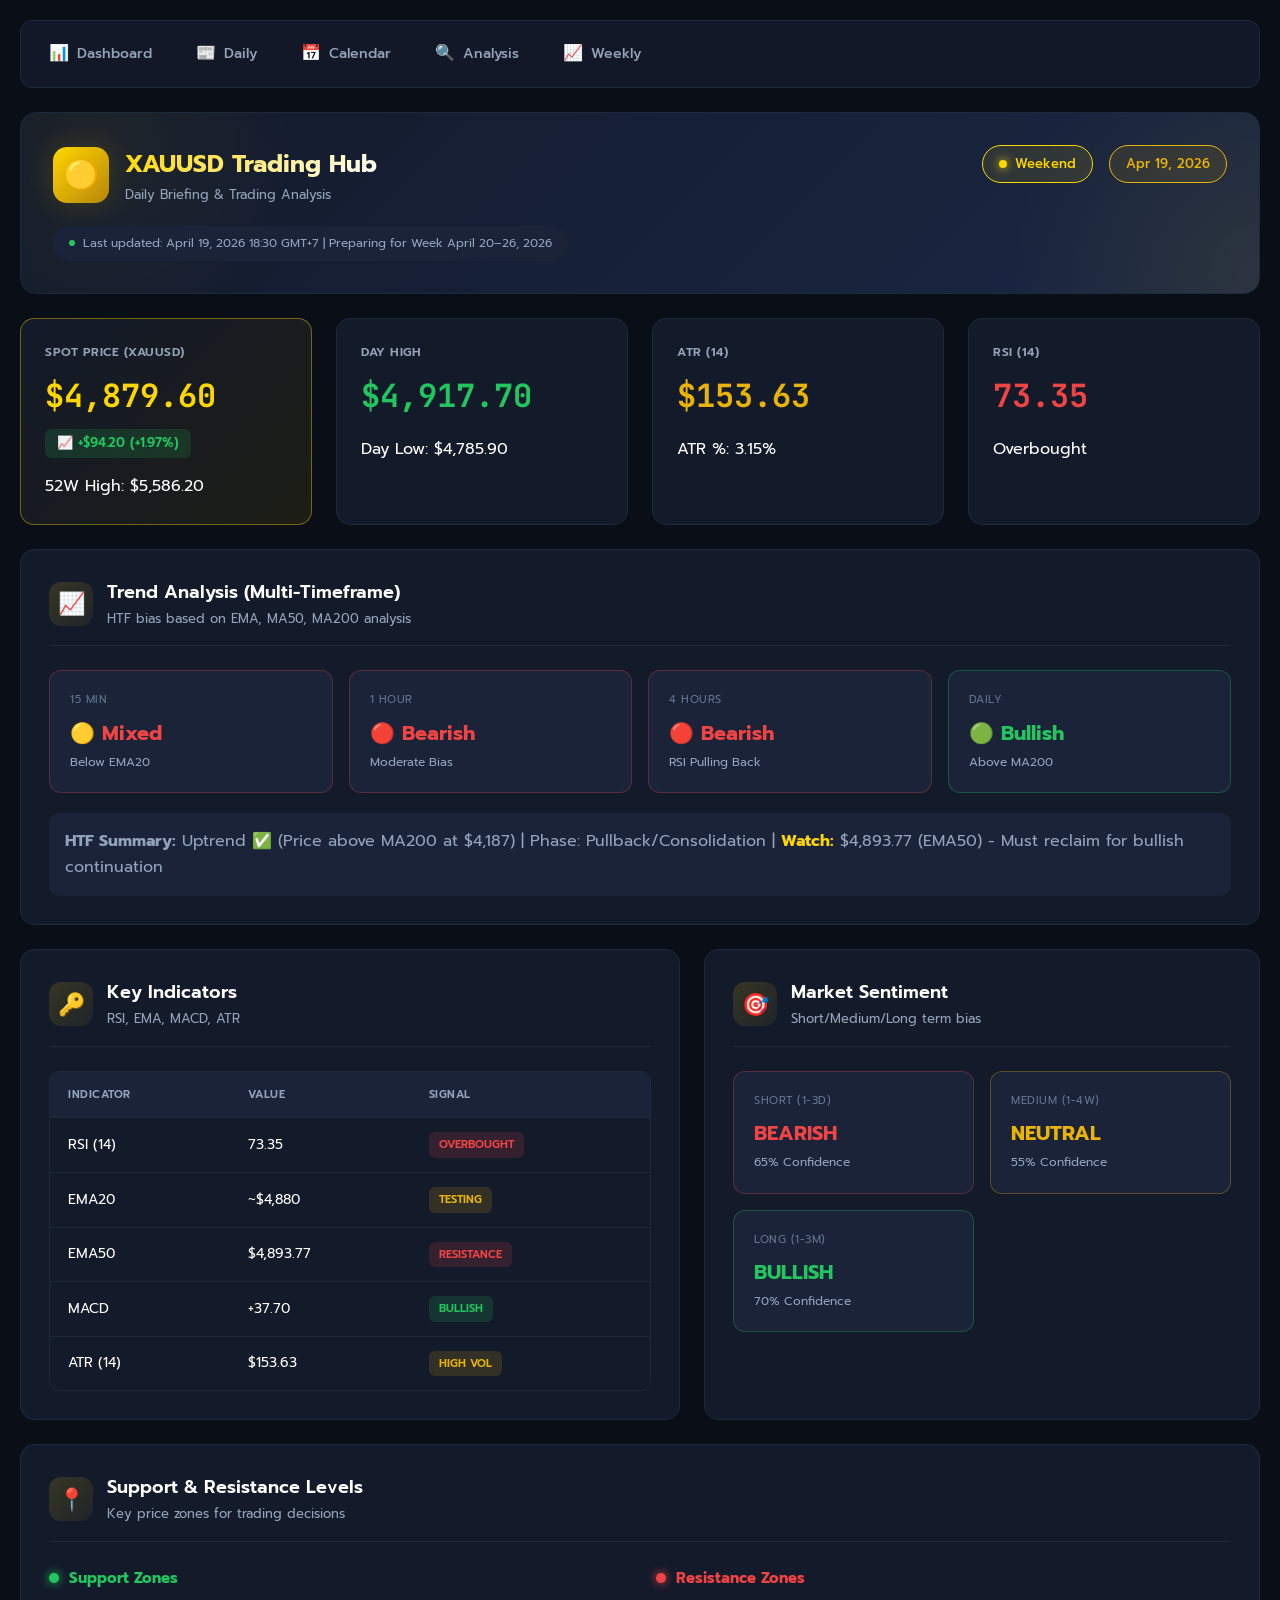
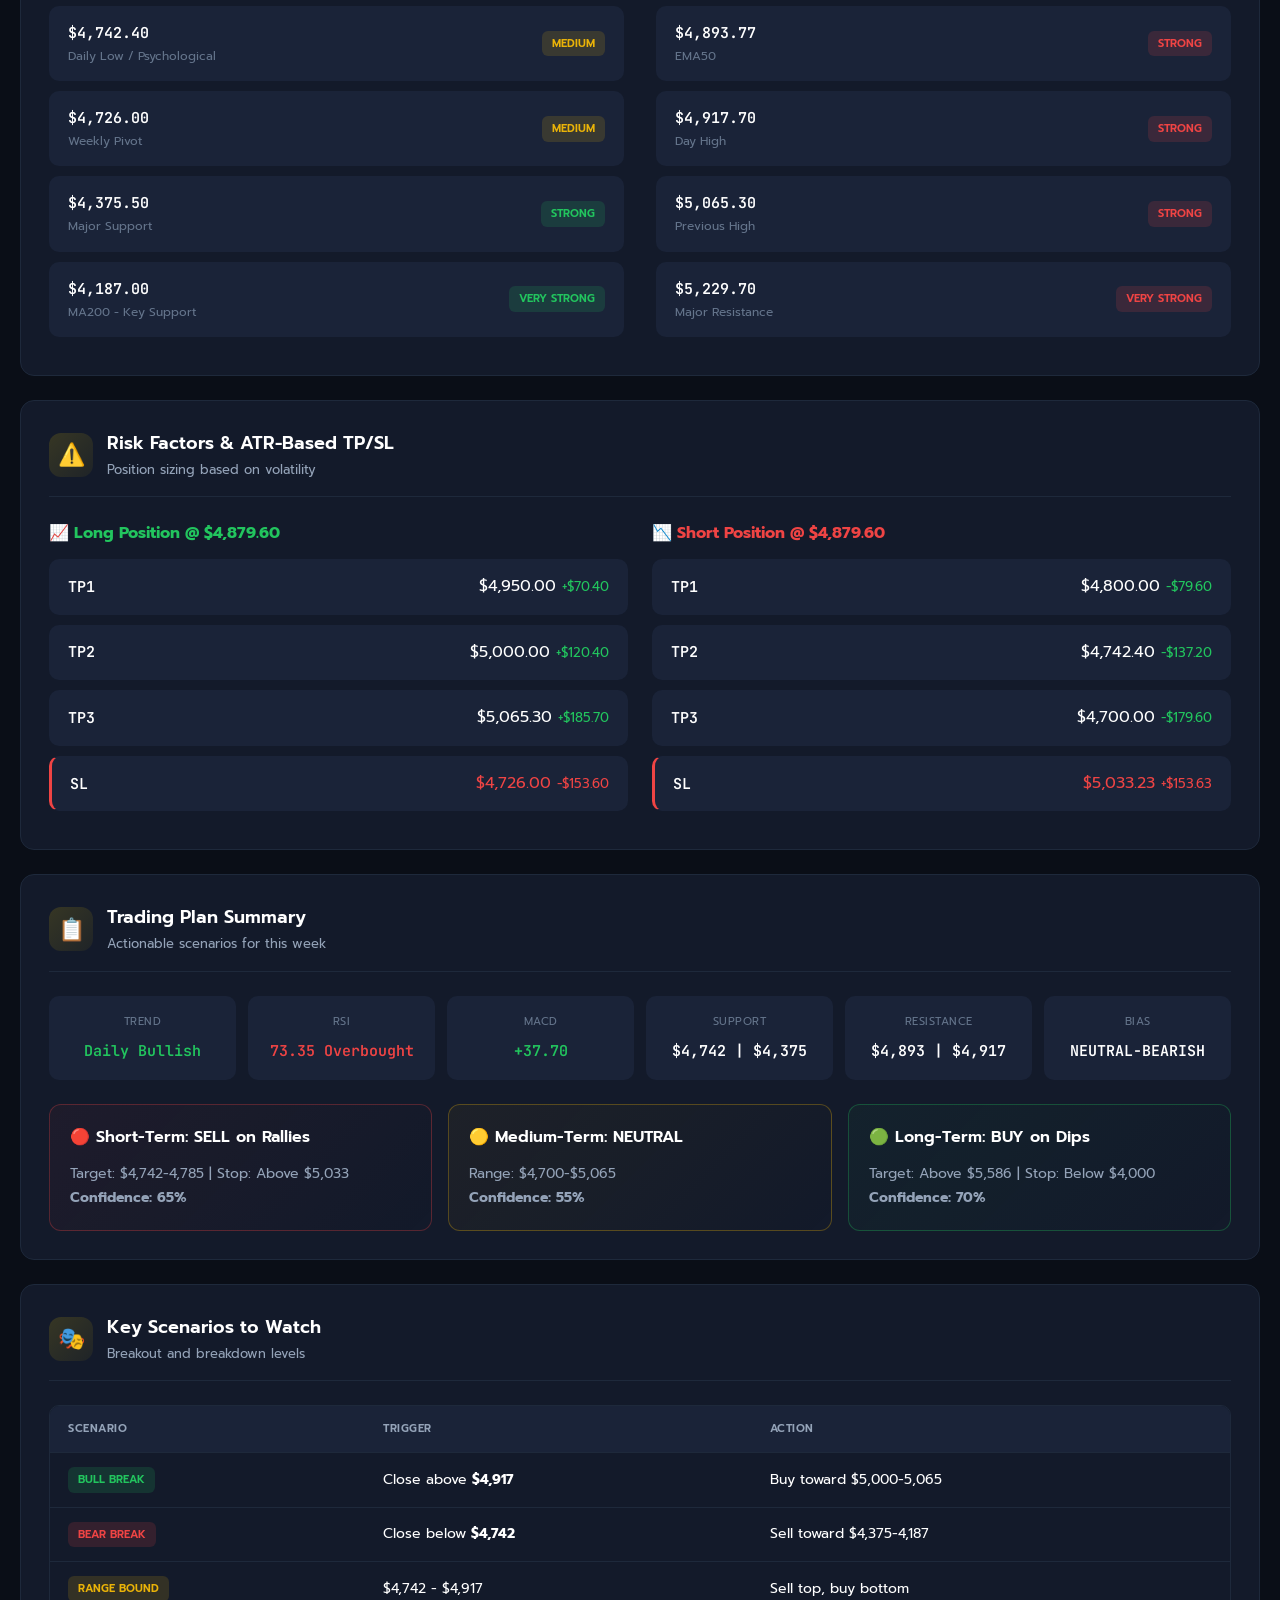
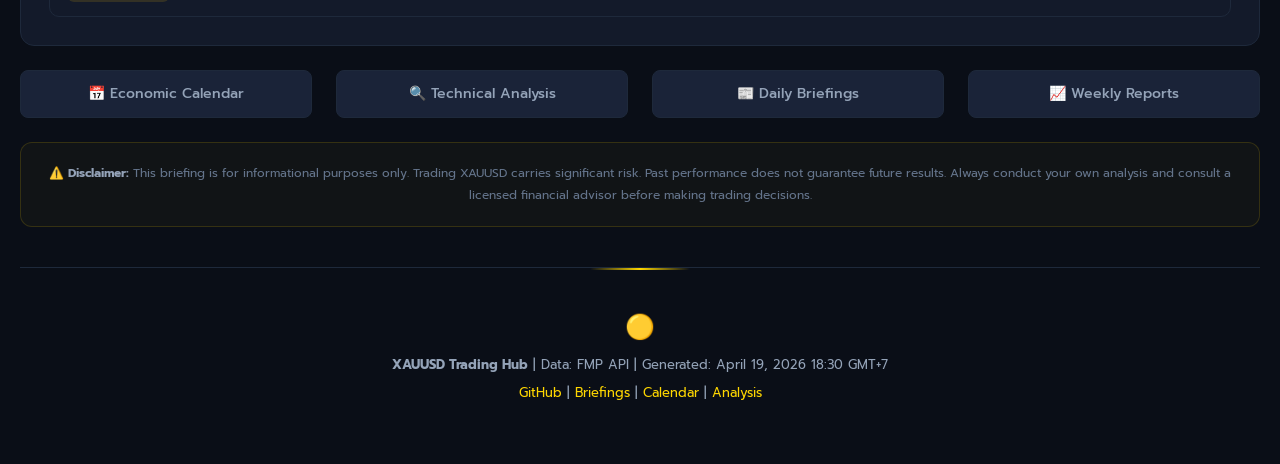
==== commit bd132a1d: "feat: Frontend Enhancement - Animations, Interactive Elements & Reusable Components - Enhanced CSS w" ====
--- a/index.html
+++ b/index.html
@@ -6,6 +6,8 @@
     <title>📊 XAUUSD Daily Briefing - Trading Hub</title>
     <link href="https://fonts.googleapis.com/css2?family=Prompt:wght@400;500;600;700&family=JetBrains+Mono:wght@400;500&display=swap" rel="stylesheet">
     <link href="assets/css/style.css" rel="stylesheet">
+    <script src="assets/components/ui-components.js" defer></script>
+    <script src="assets/js/main.js" defer></script>
 </head>
 <body>
     <div class="container">
--- a/assets/css/style.css
+++ b/assets/css/style.css
@@ -0,0 +1,1658 @@
+/* ================================================
+   XAUUSD Trading Hub - Master Stylesheet v2.0
+   Enhanced with animations & interactive elements
+   ================================================ */
+
+:root {
+    /* Gold Theme */
+    --gold: #FFD700;
+    --gold-dark: #B8860B;
+    --gold-light: #FFF3CD;
+    --gold-glow: rgba(255, 215, 0, 0.3);
+    
+    /* Background */
+    --bg-dark: #0a0e17;
+    --bg-card: #131a2a;
+    --bg-card-hover: #1a2338;
+    --bg-input: #0d1321;
+    
+    /* Text */
+    --text-primary: #ffffff;
+    --text-secondary: #94a3b8;
+    --text-muted: #64748b;
+    
+    /* Status */
+    --bullish: #22c55e;
+    --bearish: #ef4444;
+    --neutral: #eab308;
+    
+    /* Border */
+    --border: #1e293b;
+    --border-light: #334155;
+    
+    /* Shadows */
+    --shadow-sm: 0 1px 2px rgba(0, 0, 0, 0.3);
+    --shadow-md: 0 4px 6px rgba(0, 0, 0, 0.4);
+    --shadow-lg: 0 10px 25px rgba(0, 0, 0, 0.5);
+    --shadow-gold: 0 0 30px rgba(255, 215, 0, 0.15);
+    
+    /* Transitions */
+    --transition-fast: 0.15s ease;
+    --transition-normal: 0.3s ease;
+    --transition-slow: 0.5s ease;
+    --transition-bounce: 0.4s cubic-bezier(0.68, -0.55, 0.265, 1.55);
+}
+
+/* Reset & Base */
+* {
+    margin: 0;
+    padding: 0;
+    box-sizing: border-box;
+}
+
+html {
+    scroll-behavior: smooth;
+}
+
+body {
+    font-family: 'Prompt', -apple-system, BlinkMacSystemFont, sans-serif;
+    background: var(--bg-dark);
+    color: var(--text-primary);
+    line-height: 1.6;
+    min-height: 100vh;
+}
+
+/* Container */
+.container {
+    max-width: 1400px;
+    margin: 0 auto;
+    padding: 20px;
+}
+
+/* ================================================
+   NAVIGATION
+   ================================================ */
+.nav {
+    display: flex;
+    gap: 4px;
+    margin-bottom: 24px;
+    flex-wrap: wrap;
+    background: var(--bg-card);
+    padding: 8px;
+    border-radius: 12px;
+    border: 1px solid var(--border);
+    position: sticky;
+    top: 12px;
+    z-index: 1000;
+    backdrop-filter: blur(10px);
+    background: rgba(19, 26, 42, 0.95);
+}
+
+.nav a {
+    padding: 12px 20px;
+    border-radius: 8px;
+    color: var(--text-secondary);
+    text-decoration: none;
+    font-size: 14px;
+    font-weight: 500;
+    transition: all var(--transition-normal);
+    display: flex;
+    align-items: center;
+    gap: 8px;
+    position: relative;
+    overflow: hidden;
+}
+
+.nav a::before {
+    content: '';
+    position: absolute;
+    top: 0;
+    left: 0;
+    width: 100%;
+    height: 100%;
+    background: linear-gradient(135deg, rgba(255, 215, 0, 0.1) 0%, transparent 100%);
+    opacity: 0;
+    transition: opacity var(--transition-normal);
+}
+
+.nav a:hover::before {
+    opacity: 1;
+}
+
+.nav a:hover {
+    background: var(--bg-card-hover);
+    color: var(--text-primary);
+    transform: translateY(-2px);
+}
+
+.nav a.active {
+    background: linear-gradient(135deg, rgba(255, 215, 0, 0.2) 0%, rgba(255, 215, 0, 0.1) 100%);
+    border: 1px solid rgba(255, 215, 0, 0.3);
+    color: var(--gold);
+}
+
+.nav a .icon {
+    font-size: 16px;
+    transition: transform var(--transition-bounce);
+}
+
+.nav a:hover .icon {
+    transform: scale(1.2) rotate(5deg);
+}
+
+/* ================================================
+   HEADER
+   ================================================ */
+.header {
+    background: linear-gradient(135deg, var(--bg-card) 0%, #1a2744 100%);
+    border: 1px solid var(--border);
+    border-radius: 16px;
+    padding: 32px;
+    margin-bottom: 24px;
+    position: relative;
+    overflow: hidden;
+}
+
+.header::before {
+    content: '';
+    position: absolute;
+    top: -50%;
+    right: -20%;
+    width: 500px;
+    height: 500px;
+    background: radial-gradient(circle, rgba(255, 215, 0, 0.08) 0%, transparent 70%);
+    pointer-events: none;
+    animation: float 8s ease-in-out infinite;
+}
+
+.header::after {
+    content: '';
+    position: absolute;
+    bottom: -30%;
+    left: -10%;
+    width: 400px;
+    height: 400px;
+    background: radial-gradient(circle, rgba(255, 215, 0, 0.05) 0%, transparent 70%);
+    pointer-events: none;
+    animation: float 6s ease-in-out infinite reverse;
+}
+
+@keyframes float {
+    0%, 100% { transform: translateY(0) rotate(0deg); }
+    50% { transform: translateY(-20px) rotate(5deg); }
+}
+
+.header-top {
+    display: flex;
+    justify-content: space-between;
+    align-items: flex-start;
+    flex-wrap: wrap;
+    gap: 20px;
+    position: relative;
+    z-index: 1;
+}
+
+.logo {
+    display: flex;
+    align-items: center;
+    gap: 16px;
+}
+
+.logo-icon {
+    width: 56px;
+    height: 56px;
+    background: linear-gradient(135deg, var(--gold) 0%, var(--gold-dark) 100%);
+    border-radius: 14px;
+    display: flex;
+    align-items: center;
+    justify-content: center;
+    font-size: 28px;
+    box-shadow: var(--shadow-gold);
+    transition: all var(--transition-normal);
+    animation: pulse-glow 3s ease-in-out infinite;
+}
+
+@keyframes pulse-glow {
+    0%, 100% { box-shadow: 0 0 20px rgba(255, 215, 0, 0.2); }
+    50% { box-shadow: 0 0 40px rgba(255, 215, 0, 0.4); }
+}
+
+.logo-icon:hover {
+    transform: scale(1.1) rotate(5deg);
+}
+
+.logo-text h1 {
+    font-size: 24px;
+    font-weight: 700;
+    background: linear-gradient(135deg, var(--gold) 0%, #fff 50%, var(--gold) 100%);
+    -webkit-background-clip: text;
+    -webkit-text-fill-color: transparent;
+    background-clip: text;
+    background-size: 200% 200%;
+    animation: shimmer 3s ease-in-out infinite;
+}
+
+@keyframes shimmer {
+    0% { background-position: 0% 50%; }
+    50% { background-position: 100% 50%; }
+    100% { background-position: 0% 50%; }
+}
+
+.logo-text p {
+    color: var(--text-secondary);
+    font-size: 13px;
+    margin-top: 2px;
+}
+
+.header-badge {
+    display: flex;
+    align-items: center;
+    gap: 16px;
+    flex-wrap: wrap;
+}
+
+.badge {
+    display: inline-flex;
+    align-items: center;
+    gap: 8px;
+    padding: 8px 16px;
+    border-radius: 20px;
+    font-size: 13px;
+    font-weight: 500;
+    border: 1px solid;
+    transition: all var(--transition-normal);
+}
+
+.badge:hover {
+    transform: translateY(-2px);
+}
+
+.badge-gold {
+    background: rgba(255, 215, 0, 0.1);
+    border-color: var(--gold);
+    color: var(--gold);
+}
+
+.badge-bull {
+    background: rgba(34, 197, 94, 0.1);
+    border-color: var(--bullish);
+    color: var(--bullish);
+}
+
+.badge-bear {
+    background: rgba(239, 68, 68, 0.1);
+    border-color: var(--bearish);
+    color: var(--bearish);
+}
+
+.badge-neutral {
+    background: rgba(234, 179, 8, 0.1);
+    border-color: var(--neutral);
+    color: var(--neutral);
+}
+
+.status-dot {
+    width: 8px;
+    height: 8px;
+    border-radius: 50%;
+    animation: pulse 2s infinite;
+}
+
+.status-dot.gold {
+    background: var(--gold);
+    box-shadow: 0 0 10px var(--gold);
+}
+
+.status-dot.green {
+    background: var(--bullish);
+    box-shadow: 0 0 10px var(--bullish);
+}
+
+.status-dot.red {
+    background: var(--bearish);
+    box-shadow: 0 0 10px var(--bearish);
+}
+
+@keyframes pulse {
+    0%, 100% { opacity: 1; transform: scale(1); }
+    50% { opacity: 0.5; transform: scale(0.9); }
+}
+
+.update-badge {
+    display: inline-flex;
+    align-items: center;
+    gap: 8px;
+    padding: 8px 16px;
+    background: var(--bg-card-hover);
+    border-radius: 20px;
+    font-size: 12px;
+    color: var(--text-secondary);
+    margin-top: 20px;
+    position: relative;
+    z-index: 1;
+    transition: all var(--transition-normal);
+}
+
+.update-badge:hover {
+    background: var(--bg-card);
+    transform: translateX(5px);
+}
+
+.update-badge::before {
+    content: '';
+    width: 6px;
+    height: 6px;
+    background: var(--bullish);
+    border-radius: 50%;
+    animation: pulse 2s infinite;
+}
+
+/* ================================================
+   PRICE CARDS
+   ================================================ */
+.price-hero {
+    display: grid;
+    grid-template-columns: repeat(auto-fit, minmax(280px, 1fr));
+    gap: 20px;
+    margin-top: 24px;
+    position: relative;
+    z-index: 1;
+}
+
+.price-card {
+    background: var(--bg-card);
+    border: 1px solid var(--border);
+    border-radius: 14px;
+    padding: 24px;
+    transition: all var(--transition-normal);
+    position: relative;
+    overflow: hidden;
+}
+
+.price-card::before {
+    content: '';
+    position: absolute;
+    top: 0;
+    left: 0;
+    width: 100%;
+    height: 3px;
+    background: linear-gradient(90deg, var(--gold), var(--gold-dark));
+    transform: scaleX(0);
+    transform-origin: left;
+    transition: transform var(--transition-normal);
+}
+
+.price-card:hover::before {
+    transform: scaleX(1);
+}
+
+.price-card:hover {
+    border-color: var(--border-light);
+    transform: translateY(-4px);
+    box-shadow: var(--shadow-lg);
+}
+
+.price-card.gold {
+    border-color: rgba(255, 215, 0, 0.4);
+    background: linear-gradient(135deg, var(--bg-card) 0%, rgba(255, 215, 0, 0.08) 100%);
+}
+
+.price-label {
+    color: var(--text-secondary);
+    font-size: 12px;
+    font-weight: 600;
+    text-transform: uppercase;
+    letter-spacing: 0.5px;
+    margin-bottom: 8px;
+}
+
+.price-value {
+    font-family: 'JetBrains Mono', 'Fira Code', monospace;
+    font-size: 32px;
+    font-weight: 700;
+    color: var(--gold);
+    transition: all var(--transition-normal);
+}
+
+.price-card:hover .price-value {
+    transform: scale(1.02);
+}
+
+.price-change {
+    display: inline-flex;
+    align-items: center;
+    gap: 6px;
+    margin-top: 8px;
+    padding: 4px 12px;
+    border-radius: 6px;
+    font-size: 13px;
+    font-weight: 600;
+    transition: all var(--transition-normal);
+}
+
+.price-change.up {
+    background: rgba(34, 197, 94, 0.15);
+    color: var(--bullish);
+}
+
+.price-change.down {
+    background: rgba(239, 68, 68, 0.15);
+    color: var(--bearish);
+}
+
+.price-meta {
+    display: flex;
+    gap: 20px;
+    margin-top: 16px;
+    flex-wrap: wrap;
+}
+
+.price-meta-item {
+    font-size: 12px;
+}
+
+.price-meta-item span {
+    color: var(--text-muted);
+}
+
+.price-meta-item strong {
+    color: var(--text-primary);
+    font-family: 'JetBrains Mono', monospace;
+}
+
+/* ================================================
+   SECTIONS
+   ================================================ */
+.section {
+    background: var(--bg-card);
+    border: 1px solid var(--border);
+    border-radius: 14px;
+    padding: 28px;
+    margin-bottom: 24px;
+    transition: all var(--transition-normal);
+    position: relative;
+}
+
+.section:hover {
+    border-color: var(--border-light);
+    box-shadow: var(--shadow-md);
+}
+
+.section-header {
+    display: flex;
+    align-items: center;
+    gap: 14px;
+    margin-bottom: 24px;
+    padding-bottom: 16px;
+    border-bottom: 1px solid var(--border);
+}
+
+.section-icon {
+    width: 44px;
+    height: 44px;
+    display: flex;
+    align-items: center;
+    justify-content: center;
+    background: linear-gradient(135deg, rgba(255, 215, 0, 0.15) 0%, rgba(255, 215, 0, 0.05) 100%);
+    border-radius: 12px;
+    font-size: 22px;
+    transition: all var(--transition-normal);
+}
+
+.section:hover .section-icon {
+    transform: rotate(10deg) scale(1.1);
+}
+
+.section-title {
+    font-size: 18px;
+    font-weight: 600;
+}
+
+.section-subtitle {
+    font-size: 13px;
+    color: var(--text-secondary);
+    margin-top: 2px;
+}
+
+/* ================================================
+   GRID LAYOUTS
+   ================================================ */
+.grid {
+    display: grid;
+    gap: 24px;
+}
+
+.grid-2 { grid-template-columns: repeat(2, 1fr); }
+.grid-3 { grid-template-columns: repeat(3, 1fr); }
+.grid-4 { grid-template-columns: repeat(4, 1fr); }
+
+/* ================================================
+   TABLES
+   ================================================ */
+.table-wrapper {
+    overflow-x: auto;
+    border-radius: 10px;
+    border: 1px solid var(--border);
+}
+
+.table {
+    width: 100%;
+    border-collapse: collapse;
+    min-width: 600px;
+}
+
+.table th,
+.table td {
+    padding: 14px 18px;
+    text-align: left;
+    border-bottom: 1px solid var(--border);
+    transition: all var(--transition-fast);
+}
+
+.table th {
+    background: var(--bg-card-hover);
+    color: var(--text-secondary);
+    font-size: 11px;
+    font-weight: 600;
+    text-transform: uppercase;
+    letter-spacing: 0.5px;
+}
+
+.table tr:last-child td {
+    border-bottom: none;
+}
+
+.table tr {
+    transition: all var(--transition-fast);
+}
+
+.table tr:hover td {
+    background: var(--bg-card-hover);
+    transform: translateX(5px);
+}
+
+.table td {
+    font-size: 14px;
+}
+
+/* ================================================
+   CARDS
+   ================================================ */
+.card-grid {
+    display: grid;
+    grid-template-columns: repeat(auto-fit, minmax(220px, 1fr));
+    gap: 16px;
+}
+
+.card {
+    background: var(--bg-card-hover);
+    border: 1px solid var(--border);
+    border-radius: 12px;
+    padding: 20px;
+    transition: all var(--transition-normal);
+    position: relative;
+    overflow: hidden;
+}
+
+.card::after {
+    content: '';
+    position: absolute;
+    top: 0;
+    left: 0;
+    width: 100%;
+    height: 100%;
+    background: linear-gradient(135deg, rgba(255, 255, 255, 0.05) 0%, transparent 100%);
+    opacity: 0;
+    transition: opacity var(--transition-normal);
+}
+
+.card:hover::after {
+    opacity: 1;
+}
+
+.card:hover {
+    border-color: var(--border-light);
+    transform: translateY(-4px) scale(1.02);
+    box-shadow: var(--shadow-lg);
+}
+
+.card.bullish {
+    border-color: rgba(34, 197, 94, 0.3);
+}
+
+.card.bearish {
+    border-color: rgba(239, 68, 68, 0.3);
+}
+
+.card.neutral {
+    border-color: rgba(234, 179, 8, 0.3);
+}
+
+.card-label {
+    font-size: 11px;
+    color: var(--text-muted);
+    text-transform: uppercase;
+    letter-spacing: 0.5px;
+    margin-bottom: 8px;
+}
+
+.card-value {
+    font-size: 20px;
+    font-weight: 700;
+    margin-bottom: 4px;
+    transition: all var(--transition-normal);
+}
+
+.card:hover .card-value {
+    transform: scale(1.05);
+}
+
+.card-value.gold { color: var(--gold); }
+.card-value.bull { color: var(--bullish); }
+.card-value.bear { color: var(--bearish); }
+.card-value.neutral { color: var(--neutral); }
+
+.card-sub {
+    font-size: 12px;
+    color: var(--text-secondary);
+}
+
+/* ================================================
+   EVENT ITEMS
+   ================================================ */
+.event-list {
+    display: flex;
+    flex-direction: column;
+    gap: 12px;
+}
+
+.event-item {
+    display: flex;
+    gap: 16px;
+    padding: 16px;
+    background: var(--bg-card-hover);
+    border-radius: 10px;
+    border-left: 3px solid var(--border);
+    transition: all var(--transition-normal);
+    position: relative;
+    overflow: hidden;
+}
+
+.event-item::before {
+    content: '';
+    position: absolute;
+    top: 0;
+    left: 0;
+    width: 100%;
+    height: 100%;
+    background: linear-gradient(90deg, rgba(255, 215, 0, 0.03) 0%, transparent 50%);
+    opacity: 0;
+    transition: opacity var(--transition-normal);
+}
+
+.event-item:hover::before {
+    opacity: 1;
+}
+
+.event-item:hover {
+    background: rgba(26, 35, 56, 0.9);
+    transform: translateX(10px);
+    border-left-width: 5px;
+}
+
+.event-item.high { border-left-color: var(--bearish); }
+.event-item.medium { border-left-color: var(--neutral); }
+.event-item.low { border-left-color: var(--bullish); }
+
+.event-time {
+    min-width: 90px;
+    font-family: 'JetBrains Mono', monospace;
+    font-size: 13px;
+    color: var(--gold);
+    font-weight: 500;
+}
+
+.event-content {
+    flex: 1;
+}
+
+.event-country {
+    font-size: 12px;
+    color: var(--text-muted);
+    margin-bottom: 4px;
+}
+
+.event-name {
+    font-weight: 600;
+    margin-bottom: 4px;
+    transition: color var(--transition-fast);
+}
+
+.event-item:hover .event-name {
+    color: var(--gold);
+}
+
+.event-meta {
+    font-size: 12px;
+    color: var(--text-secondary);
+    display: flex;
+    gap: 12px;
+    flex-wrap: wrap;
+}
+
+/* ================================================
+   LEVELS
+   ================================================ */
+.levels-grid {
+    display: grid;
+    grid-template-columns: 1fr 1fr;
+    gap: 32px;
+}
+
+@media (max-width: 768px) {
+    .levels-grid {
+        grid-template-columns: 1fr;
+    }
+}
+
+.levels-column h4 {
+    display: flex;
+    align-items: center;
+    gap: 10px;
+    margin-bottom: 16px;
+    font-size: 15px;
+    transition: all var(--transition-normal);
+}
+
+.levels-column h4 .dot {
+    width: 10px;
+    height: 10px;
+    border-radius: 50%;
+    transition: all var(--transition-normal);
+}
+
+.levels-column.support h4 { color: var(--bullish); }
+.levels-column.support h4 .dot { background: var(--bullish); box-shadow: 0 0 10px var(--bullish); }
+.levels-column.resistance h4 { color: var(--bearish); }
+.levels-column.resistance h4 .dot { background: var(--bearish); box-shadow: 0 0 10px var(--bearish); }
+
+.level-item {
+    display: flex;
+    justify-content: space-between;
+    align-items: center;
+    padding: 14px 18px;
+    background: var(--bg-card-hover);
+    border-radius: 10px;
+    margin-bottom: 10px;
+    border: 1px solid transparent;
+    transition: all var(--transition-normal);
+}
+
+.level-item:hover {
+    border-color: var(--border-light);
+    transform: translateX(5px);
+    box-shadow: var(--shadow-sm);
+}
+
+.level-price {
+    font-family: 'JetBrains Mono', monospace;
+    font-weight: 600;
+    font-size: 15px;
+    color: var(--text-primary);
+}
+
+.level-type {
+    font-size: 12px;
+    color: var(--text-muted);
+    margin-top: 2px;
+}
+
+/* ================================================
+   TAGS
+   ================================================ */
+.tag {
+    display: inline-flex;
+    align-items: center;
+    padding: 4px 10px;
+    border-radius: 6px;
+    font-size: 11px;
+    font-weight: 600;
+    text-transform: uppercase;
+    transition: all var(--transition-normal);
+}
+
+.tag:hover {
+    transform: scale(1.05);
+}
+
+.tag-bull { background: rgba(34, 197, 94, 0.15); color: var(--bullish); }
+.tag-bear { background: rgba(239, 68, 68, 0.15); color: var(--bearish); }
+.tag-neutral { background: rgba(234, 179, 8, 0.15); color: var(--neutral); }
+.tag-gold { background: rgba(255, 215, 0, 0.15); color: var(--gold); }
+
+/* ================================================
+   SCENARIOS
+   ================================================ */
+.scenario-grid {
+    display: grid;
+    grid-template-columns: repeat(auto-fit, minmax(280px, 1fr));
+    gap: 16px;
+}
+
+.scenario-item {
+    padding: 20px;
+    background: var(--bg-card-hover);
+    border-radius: 12px;
+    border: 1px solid var(--border);
+    transition: all var(--transition-normal);
+    position: relative;
+    overflow: hidden;
+}
+
+.scenario-item::before {
+    content: '';
+    position: absolute;
+    top: 0;
+    left: 0;
+    width: 100%;
+    height: 3px;
+    transform: scaleX(0);
+    transform-origin: left;
+    transition: transform var(--transition-normal);
+}
+
+.scenario-item:hover::before {
+    transform: scaleX(1);
+}
+
+.scenario-item:hover {
+    transform: translateY(-4px);
+    box-shadow: var(--shadow-lg);
+}
+
+.scenario-item.bull {
+    border-color: rgba(34, 197, 94, 0.3);
+    background: linear-gradient(135deg, rgba(34, 197, 94, 0.05) 0%, transparent 100%);
+}
+
+.scenario-item.bull::before {
+    background: var(--bullish);
+}
+
+.scenario-item.bear {
+    border-color: rgba(239, 68, 68, 0.3);
+    background: linear-gradient(135deg, rgba(239, 68, 68, 0.05) 0%, transparent 100%);
+}
+
+.scenario-item.bear::before {
+    background: var(--bearish);
+}
+
+.scenario-item.neutral {
+    border-color: rgba(234, 179, 8, 0.3);
+    background: linear-gradient(135deg, rgba(234, 179, 8, 0.05) 0%, transparent 100%);
+}
+
+.scenario-item.neutral::before {
+    background: var(--neutral);
+}
+
+.scenario-title {
+    display: flex;
+    align-items: center;
+    gap: 10px;
+    font-weight: 600;
+    margin-bottom: 12px;
+}
+
+.scenario-content {
+    font-size: 14px;
+    color: var(--text-secondary);
+    line-height: 1.7;
+}
+
+/* ================================================
+   SUMMARY BOX
+   ================================================ */
+.summary-grid {
+    display: grid;
+    grid-template-columns: repeat(auto-fit, minmax(140px, 1fr));
+    gap: 12px;
+}
+
+.summary-item {
+    background: var(--bg-card-hover);
+    border-radius: 10px;
+    padding: 16px;
+    text-align: center;
+    transition: all var(--transition-normal);
+    border: 1px solid transparent;
+}
+
+.summary-item:hover {
+    border-color: var(--border-light);
+    transform: translateY(-2px);
+}
+
+.summary-label {
+    font-size: 11px;
+    color: var(--text-muted);
+    text-transform: uppercase;
+    letter-spacing: 0.5px;
+    margin-bottom: 8px;
+}
+
+.summary-value {
+    font-family: 'JetBrains Mono', monospace;
+    font-size: 15px;
+    font-weight: 600;
+}
+
+.summary-value.gold { color: var(--gold); }
+.summary-value.bull { color: var(--bullish); }
+.summary-value.bear { color: var(--bearish); }
+
+/* ================================================
+   DISCLAIMER
+   ================================================ */
+.disclaimer {
+    background: rgba(255, 215, 0, 0.03);
+    border: 1px solid rgba(255, 215, 0, 0.15);
+    border-radius: 12px;
+    padding: 20px;
+    margin-top: 24px;
+    font-size: 12px;
+    color: var(--text-muted);
+    text-align: center;
+    line-height: 1.8;
+    transition: all var(--transition-normal);
+}
+
+.disclaimer:hover {
+    border-color: rgba(255, 215, 0, 0.3);
+    background: rgba(255, 215, 0, 0.05);
+}
+
+.disclaimer strong {
+    color: var(--text-secondary);
+}
+
+/* ================================================
+   FOOTER
+   ================================================ */
+.footer {
+    text-align: center;
+    padding: 40px 20px;
+    margin-top: 40px;
+    border-top: 1px solid var(--border);
+    position: relative;
+}
+
+.footer::before {
+    content: '';
+    position: absolute;
+    top: 0;
+    left: 50%;
+    transform: translateX(-50%);
+    width: 100px;
+    height: 2px;
+    background: linear-gradient(90deg, transparent, var(--gold), transparent);
+}
+
+.footer-logo {
+    font-size: 24px;
+    margin-bottom: 8px;
+    animation: float 4s ease-in-out infinite;
+}
+
+.footer-text {
+    color: var(--text-secondary);
+    font-size: 13px;
+}
+
+.footer-text a {
+    color: var(--gold);
+    text-decoration: none;
+    transition: all var(--transition-fast);
+}
+
+.footer-text a:hover {
+    text-decoration: underline;
+    text-shadow: 0 0 10px var(--gold);
+}
+
+/* ================================================
+   BUTTONS
+   ================================================ */
+.btn {
+    display: inline-flex;
+    align-items: center;
+    gap: 8px;
+    padding: 12px 24px;
+    border-radius: 8px;
+    font-size: 14px;
+    font-weight: 500;
+    text-decoration: none;
+    border: 1px solid;
+    transition: all var(--transition-normal);
+    cursor: pointer;
+    position: relative;
+    overflow: hidden;
+}
+
+.btn::before {
+    content: '';
+    position: absolute;
+    top: 0;
+    left: -100%;
+    width: 100%;
+    height: 100%;
+    background: linear-gradient(90deg, transparent, rgba(255, 255, 255, 0.1), transparent);
+    transition: left var(--transition-normal);
+}
+
+.btn:hover::before {
+    left: 100%;
+}
+
+.btn-primary {
+    background: rgba(255, 215, 0, 0.1);
+    border-color: var(--gold);
+    color: var(--gold);
+}
+
+.btn-primary:hover {
+    background: rgba(255, 215, 0, 0.2);
+    transform: translateY(-2px);
+    box-shadow: var(--shadow-gold);
+}
+
+.btn-secondary {
+    background: var(--bg-card-hover);
+    border-color: var(--border);
+    color: var(--text-secondary);
+}
+
+.btn-secondary:hover {
+    border-color: var(--border-light);
+    color: var(--text-primary);
+    transform: translateY(-2px);
+}
+
+/* ================================================
+   TABS
+   ================================================ */
+.tabs {
+    display: flex;
+    gap: 4px;
+    margin-bottom: 20px;
+    background: var(--bg-card-hover);
+    padding: 4px;
+    border-radius: 10px;
+}
+
+.tab {
+    flex: 1;
+    padding: 10px 16px;
+    text-align: center;
+    font-size: 13px;
+    font-weight: 500;
+    color: var(--text-secondary);
+    border-radius: 8px;
+    cursor: pointer;
+    transition: all var(--transition-normal);
+    border: none;
+    background: none;
+}
+
+.tab:hover {
+    color: var(--text-primary);
+    background: rgba(255, 255, 255, 0.05);
+}
+
+.tab.active {
+    background: var(--bg-card);
+    color: var(--gold);
+    box-shadow: var(--shadow-sm);
+}
+
+/* ================================================
+   CHART PLACEHOLDER
+   ================================================ */
+.chart-container {
+    background: var(--bg-card-hover);
+    border: 1px solid var(--border);
+    border-radius: 12px;
+    padding: 24px;
+    min-height: 300px;
+    display: flex;
+    align-items: center;
+    justify-content: center;
+    color: var(--text-muted);
+    font-size: 14px;
+    position: relative;
+    overflow: hidden;
+}
+
+.chart-container::before {
+    content: '';
+    position: absolute;
+    top: 0;
+    left: 0;
+    width: 100%;
+    height: 100%;
+    background: 
+        linear-gradient(90deg, rgba(255, 215, 0, 0.03) 1px, transparent 1px),
+        linear-gradient(rgba(255, 215, 0, 0.03) 1px, transparent 1px);
+    background-size: 50px 50px;
+    animation: grid-move 20s linear infinite;
+}
+
+@keyframes grid-move {
+    0% { transform: translate(0, 0); }
+    100% { transform: translate(50px, 50px); }
+}
+
+/* ================================================
+   LOADING STATES
+   ================================================ */
+.skeleton {
+    background: linear-gradient(90deg, var(--bg-card) 25%, var(--bg-card-hover) 50%, var(--bg-card) 75%);
+    background-size: 200% 100%;
+    animation: skeleton-loading 1.5s infinite;
+    border-radius: 8px;
+}
+
+@keyframes skeleton-loading {
+    0% { background-position: 200% 0; }
+    100% { background-position: -200% 0; }
+}
+
+.skeleton-text {
+    height: 16px;
+    margin-bottom: 8px;
+}
+
+.skeleton-title {
+    height: 24px;
+    width: 60%;
+    margin-bottom: 12px;
+}
+
+.skeleton-box {
+    height: 100px;
+}
+
+/* Loading Spinner */
+.loading-spinner {
+    display: flex;
+    flex-direction: column;
+    align-items: center;
+    justify-content: center;
+    gap: 16px;
+    padding: 40px;
+}
+
+.spinner {
+    width: 48px;
+    height: 48px;
+    border: 3px solid var(--border);
+    border-top-color: var(--gold);
+    border-radius: 50%;
+    animation: spin 1s linear infinite;
+}
+
+@keyframes spin {
+    to { transform: rotate(360deg); }
+}
+
+.loading-text {
+    color: var(--text-secondary);
+    font-size: 14px;
+}
+
+/* ================================================
+   TOAST NOTIFICATIONS
+   ================================================ */
+.toast-container {
+    position: fixed;
+    top: 20px;
+    right: 20px;
+    z-index: 9999;
+    display: flex;
+    flex-direction: column;
+    gap: 10px;
+}
+
+.toast {
+    display: flex;
+    align-items: center;
+    gap: 12px;
+    padding: 16px 20px;
+    background: var(--bg-card);
+    border: 1px solid var(--border);
+    border-radius: 10px;
+    box-shadow: var(--shadow-lg);
+    animation: slide-in 0.3s ease-out;
+    min-width: 300px;
+}
+
+@keyframes slide-in {
+    from {
+        transform: translateX(100%);
+        opacity: 0;
+    }
+    to {
+        transform: translateX(0);
+        opacity: 1;
+    }
+}
+
+.toast.success {
+    border-color: var(--bullish);
+}
+
+.toast.error {
+    border-color: var(--bearish);
+}
+
+.toast.warning {
+    border-color: var(--neutral);
+}
+
+.toast-icon {
+    font-size: 20px;
+}
+
+.toast-message {
+    flex: 1;
+    font-size: 14px;
+}
+
+.toast-close {
+    background: none;
+    border: none;
+    color: var(--text-muted);
+    cursor: pointer;
+    font-size: 18px;
+    transition: color var(--transition-fast);
+}
+
+.toast-close:hover {
+    color: var(--text-primary);
+}
+
+/* ================================================
+   PRICE TICKER
+   ================================================ */
+.price-ticker {
+    display: flex;
+    gap: 24px;
+    padding: 12px 20px;
+    background: linear-gradient(135deg, var(--bg-card) 0%, rgba(255, 215, 0, 0.05) 100%);
+    border: 1px solid rgba(255, 215, 0, 0.2);
+    border-radius: 10px;
+    margin-bottom: 24px;
+    overflow: hidden;
+    position: relative;
+}
+
+.price-ticker::before,
+.price-ticker::after {
+    content: '';
+    position: absolute;
+    top: 0;
+    width: 60px;
+    height: 100%;
+    z-index: 1;
+}
+
+.price-ticker::before {
+    left: 0;
+    background: linear-gradient(90deg, var(--bg-card), transparent);
+}
+
+.price-ticker::after {
+    right: 0;
+    background: linear-gradient(90deg, transparent, var(--bg-card));
+}
+
+.ticker-item {
+    display: flex;
+    align-items: center;
+    gap: 8px;
+    font-size: 13px;
+    white-space: nowrap;
+}
+
+.ticker-label {
+    color: var(--text-muted);
+}
+
+.ticker-value {
+    font-family: 'JetBrains Mono', monospace;
+    font-weight: 600;
+    color: var(--gold);
+}
+
+.ticker-change {
+    font-size: 12px;
+    font-weight: 600;
+}
+
+.ticker-change.up {
+    color: var(--bullish);
+}
+
+.ticker-change.down {
+    color: var(--bearish);
+}
+
+/* ================================================
+   PROGRESS BARS
+   ================================================ */
+.progress-bar {
+    height: 8px;
+    background: var(--bg-card-hover);
+    border-radius: 4px;
+    overflow: hidden;
+    position: relative;
+}
+
+.progress-fill {
+    height: 100%;
+    border-radius: 4px;
+    transition: width 1s ease-out;
+    position: relative;
+}
+
+.progress-fill::after {
+    content: '';
+    position: absolute;
+    top: 0;
+    left: 0;
+    right: 0;
+    bottom: 0;
+    background: linear-gradient(90deg, transparent, rgba(255, 255, 255, 0.2), transparent);
+    animation: progress-shine 2s infinite;
+}
+
+@keyframes progress-shine {
+    0% { transform: translateX(-100%); }
+    100% { transform: translateX(100%); }
+}
+
+.progress-fill.bull {
+    background: linear-gradient(90deg, var(--bullish), #4ade80);
+}
+
+.progress-fill.bear {
+    background: linear-gradient(90deg, var(--bearish), #f87171);
+}
+
+.progress-fill.gold {
+    background: linear-gradient(90deg, var(--gold), #fbbf24);
+}
+
+/* ================================================
+   ANIMATIONS
+   ================================================ */
+.fade-in {
+    animation: fadeIn 0.5s ease-out;
+}
+
+@keyframes fadeIn {
+    from { opacity: 0; transform: translateY(20px); }
+    to { opacity: 1; transform: translateY(0); }
+}
+
+.slide-up {
+    animation: slideUp 0.5s ease-out;
+}
+
+@keyframes slideUp {
+    from { opacity: 0; transform: translateY(40px); }
+    to { opacity: 1; transform: translateY(0); }
+}
+
+.scale-in {
+    animation: scaleIn 0.3s ease-out;
+}
+
+@keyframes scaleIn {
+    from { opacity: 0; transform: scale(0.9); }
+    to { opacity: 1; transform: scale(1); }
+}
+
+.bounce-in {
+    animation: bounceIn 0.5s cubic-bezier(0.68, -0.55, 0.265, 1.55);
+}
+
+@keyframes bounceIn {
+    from { opacity: 0; transform: scale(0.3); }
+    to { opacity: 1; transform: scale(1); }
+}
+
+/* Staggered animations */
+.stagger-item {
+    opacity: 0;
+    animation: fadeIn 0.5s ease-out forwards;
+}
+
+.stagger-item:nth-child(1) { animation-delay: 0.1s; }
+.stagger-item:nth-child(2) { animation-delay: 0.2s; }
+.stagger-item:nth-child(3) { animation-delay: 0.3s; }
+.stagger-item:nth-child(4) { animation-delay: 0.4s; }
+.stagger-item:nth-child(5) { animation-delay: 0.5s; }
+.stagger-item:nth-child(6) { animation-delay: 0.6s; }
+
+/* ================================================
+   RESPONSIVE
+   ================================================ */
+@media (max-width: 1024px) {
+    .grid-2, .grid-3, .grid-4 {
+        grid-template-columns: 1fr;
+    }
+}
+
+@media (max-width: 768px) {
+    .container {
+        padding: 12px;
+    }
+    
+    .header {
+        padding: 20px;
+    }
+    
+    .header-top {
+        flex-direction: column;
+    }
+    
+    .logo-text h1 {
+        font-size: 20px;
+    }
+    
+    .price-value {
+        font-size: 26px;
+    }
+    
+    .section {
+        padding: 20px;
+    }
+    
+    .nav {
+        gap: 2px;
+        padding: 6px;
+        border-radius: 10px;
+    }
+    
+    .nav a {
+        padding: 10px 12px;
+        font-size: 12px;
+    }
+    
+    .nav a .text {
+        display: none;
+    }
+    
+    .nav a .icon {
+        font-size: 18px;
+    }
+    
+    .section-header {
+        flex-wrap: wrap;
+    }
+    
+    .price-ticker {
+        flex-wrap: wrap;
+        gap: 12px;
+    }
+    
+    .toast {
+        min-width: auto;
+        width: calc(100vw - 40px);
+    }
+}
+
+@media (max-width: 480px) {
+    .container {
+        padding: 8px;
+    }
+    
+    .header {
+        padding: 16px;
+        border-radius: 12px;
+    }
+    
+    .section {
+        padding: 16px;
+        border-radius: 12px;
+    }
+    
+    .price-card {
+        padding: 16px;
+    }
+    
+    .card-grid {
+        grid-template-columns: 1fr;
+    }
+    
+    .scenario-grid {
+        grid-template-columns: 1fr;
+    }
+    
+    .summary-grid {
+        grid-template-columns: repeat(2, 1fr);
+    }
+}
+
+/* ================================================
+   PAGE SPECIFIC
+   ================================================ */
+.page-header {
+    margin-bottom: 24px;
+}
+
+.page-title {
+    font-size: 28px;
+    font-weight: 700;
+    margin-bottom: 8px;
+    display: flex;
+    align-items: center;
+    gap: 12px;
+}
+
+.page-title .icon {
+    font-size: 32px;
+    transition: transform var(--transition-bounce);
+}
+
+.page-title:hover .icon {
+    transform: rotate(15deg) scale(1.1);
+}
+
+.page-desc {
+    color: var(--text-secondary);
+    font-size: 14px;
+}
+
+.breadcrumb {
+    display: flex;
+    align-items: center;
+    gap: 8px;
+    font-size: 12px;
+    color: var(--text-muted);
+    margin-bottom: 16px;
+}
+
+.breadcrumb a {
+    color: var(--text-secondary);
+    text-decoration: none;
+    transition: color var(--transition-fast);
+}
+
+.breadcrumb a:hover {
+    color: var(--gold);
+}
+
+/* ================================================
+   TOOLTIPS
+   ================================================ */
+.tooltip {
+    position: relative;
+    display: inline-block;
+}
+
+.tooltip-text {
+    visibility: hidden;
+    opacity: 0;
+    position: absolute;
+    bottom: 100%;
+    left: 50%;
+    transform: translateX(-50%);
+    padding: 8px 12px;
+    background: var(--bg-card);
+    border: 1px solid var(--border);
+    border-radius: 6px;
+    font-size: 12px;
+    white-space: nowrap;
+    z-index: 100;
+    transition: all var(--transition-fast);
+    margin-bottom: 8px;
+}
+
+.tooltip:hover .tooltip-text {
+    visibility: visible;
+    opacity: 1;
+}
+
+/* ================================================
+   ACCESSIBILITY
+   ================================================ */
+.sr-only {
+    position: absolute;
+    width: 1px;
+    height: 1px;
+    padding: 0;
+    margin: -1px;
+    overflow: hidden;
+    clip: rect(0, 0, 0, 0);
+    white-space: nowrap;
+    border: 0;
+}
+
+:focus-visible {
+    outline: 2px solid var(--gold);
+    outline-offset: 2px;
+}
+
+/* Reduced motion */
+@media (prefers-reduced-motion: reduce) {
+    *,
+    *::before,
+    *::after {
+        animation-duration: 0.01ms !important;
+        animation-iteration-count: 1 !important;
+        transition-duration: 0.01ms !important;
+    }
+}
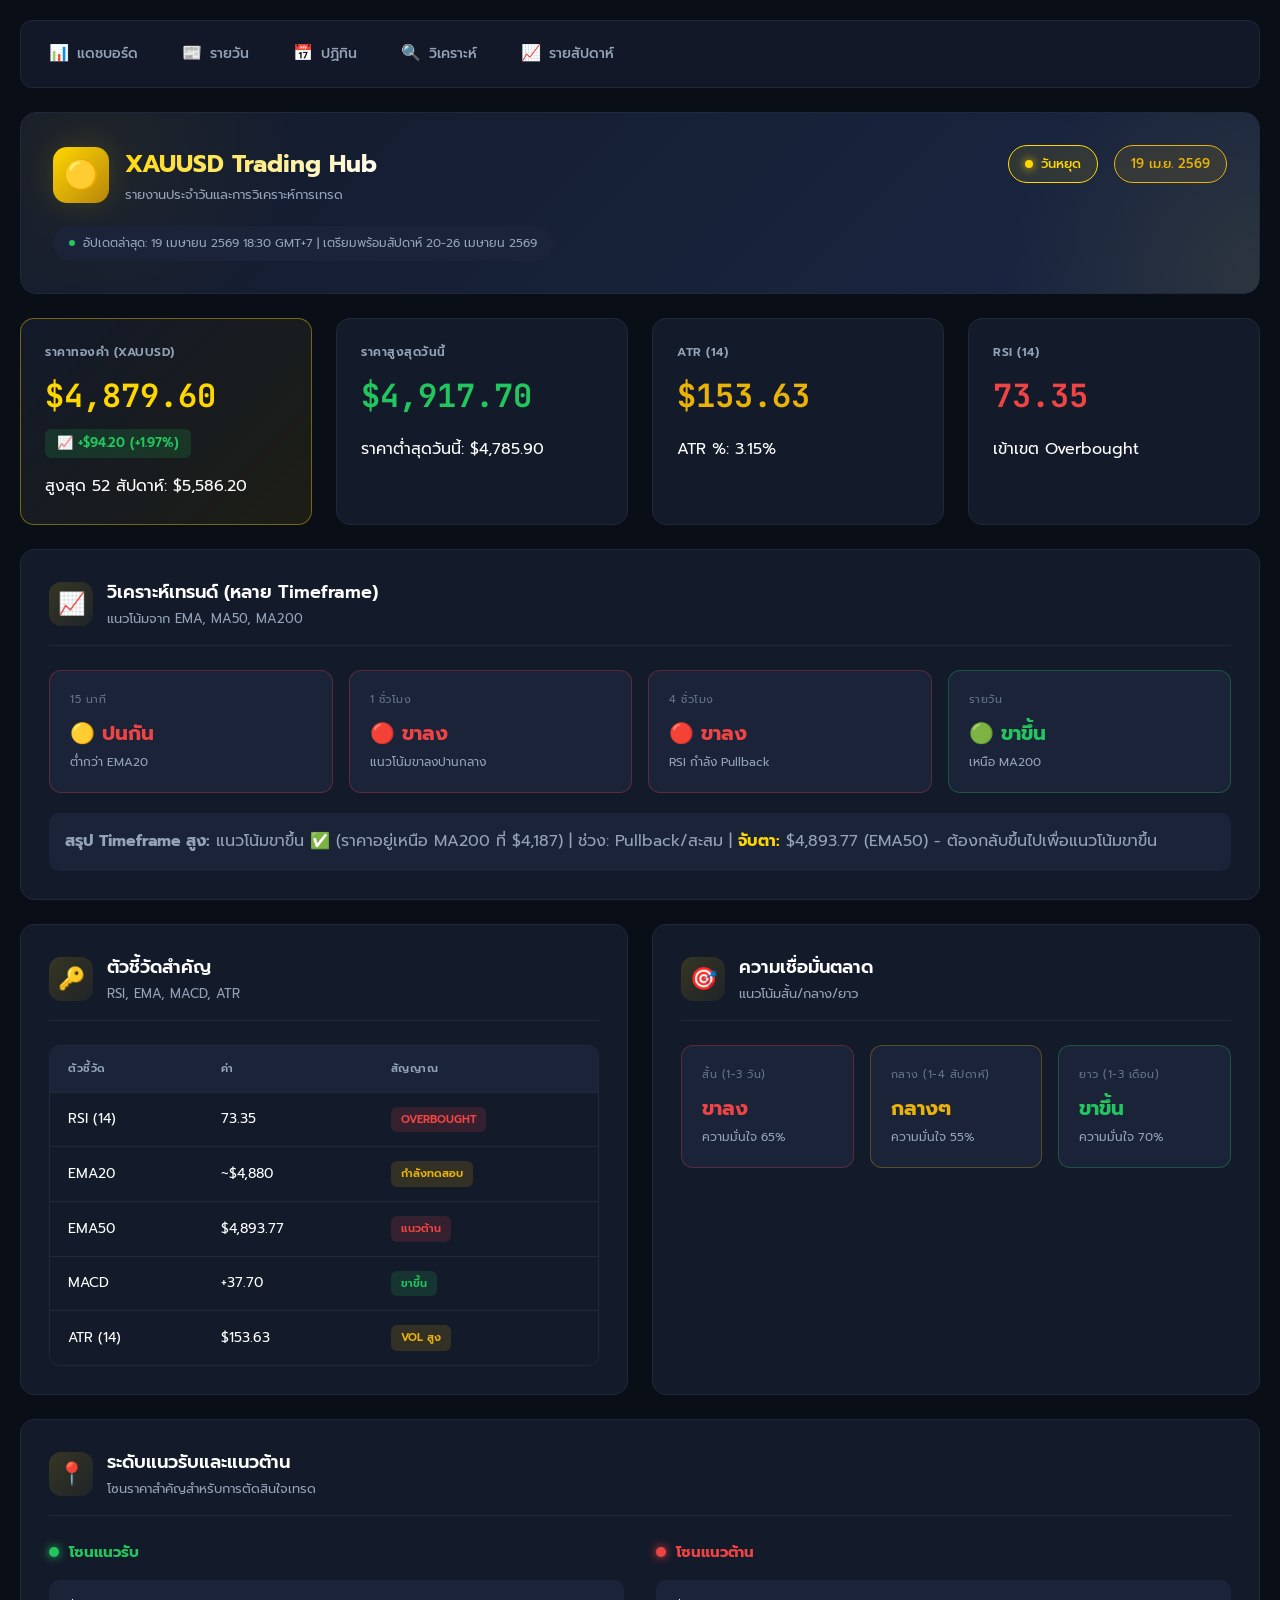
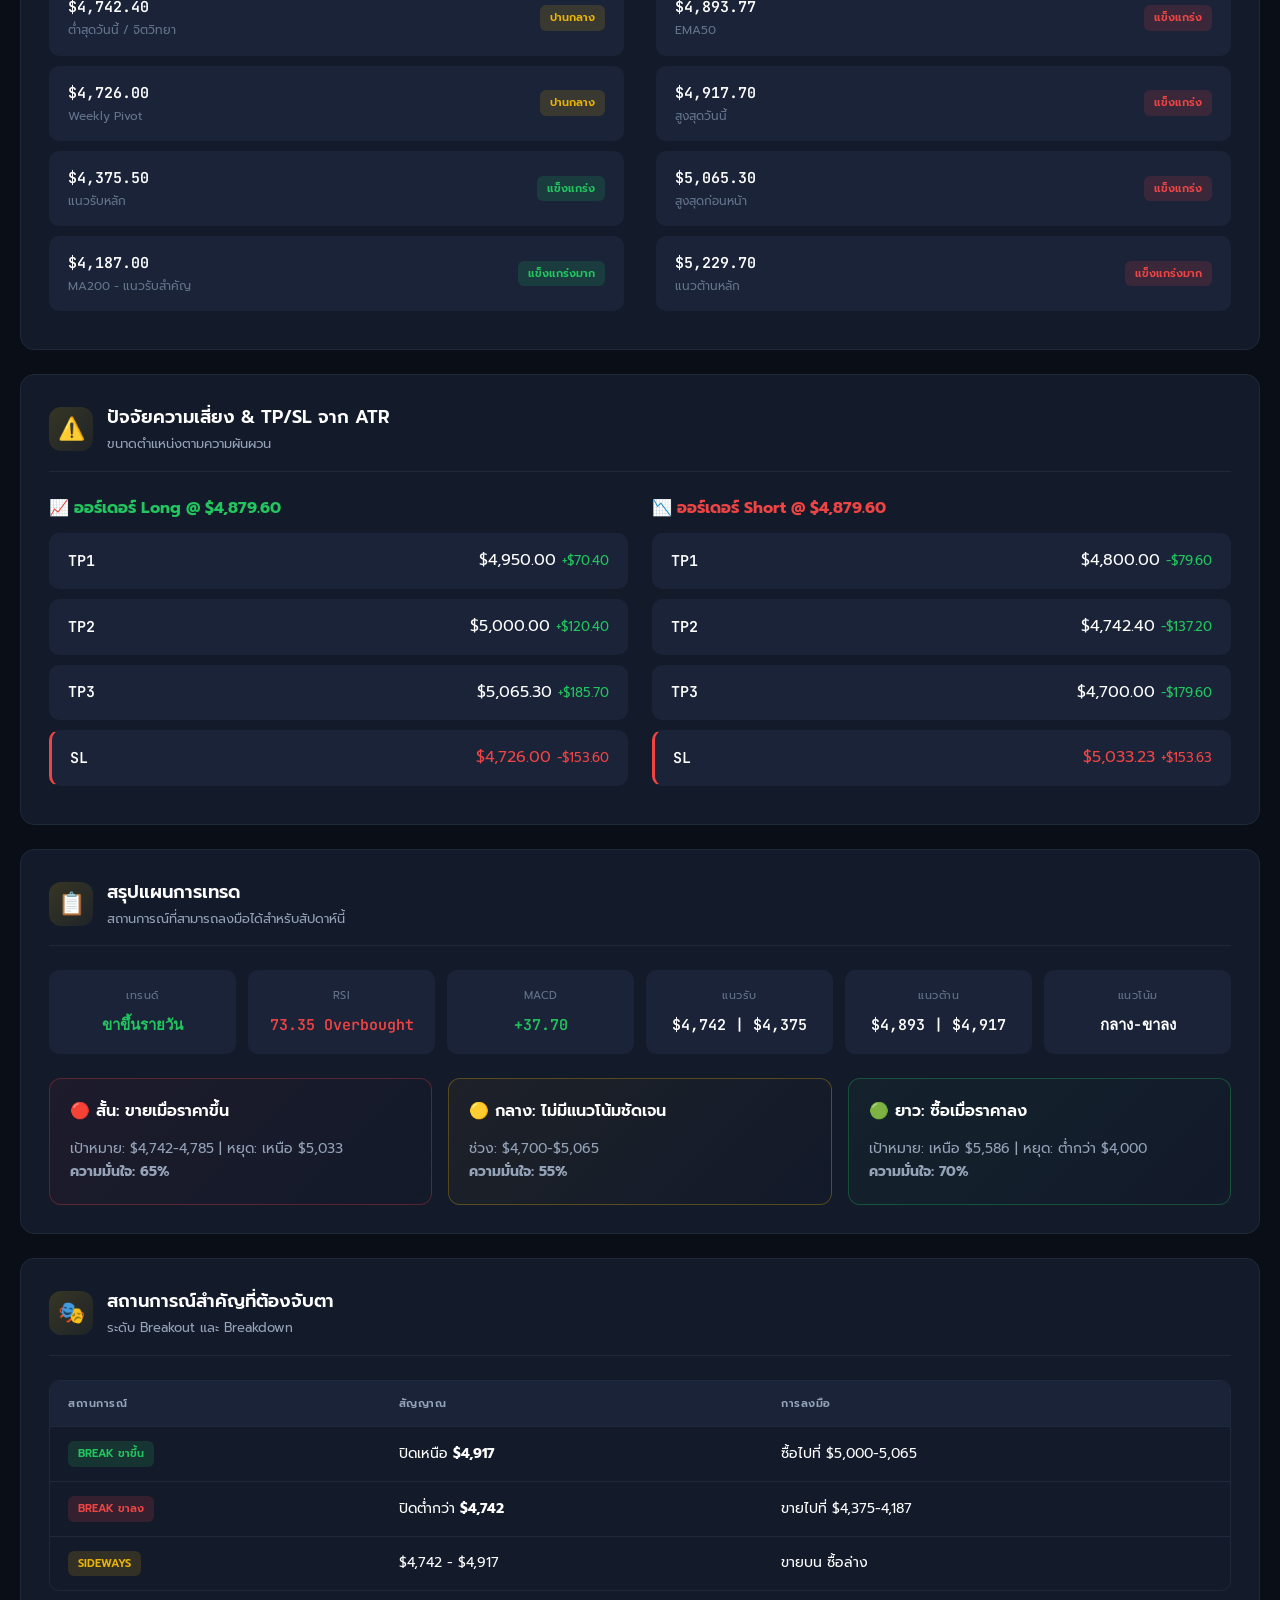
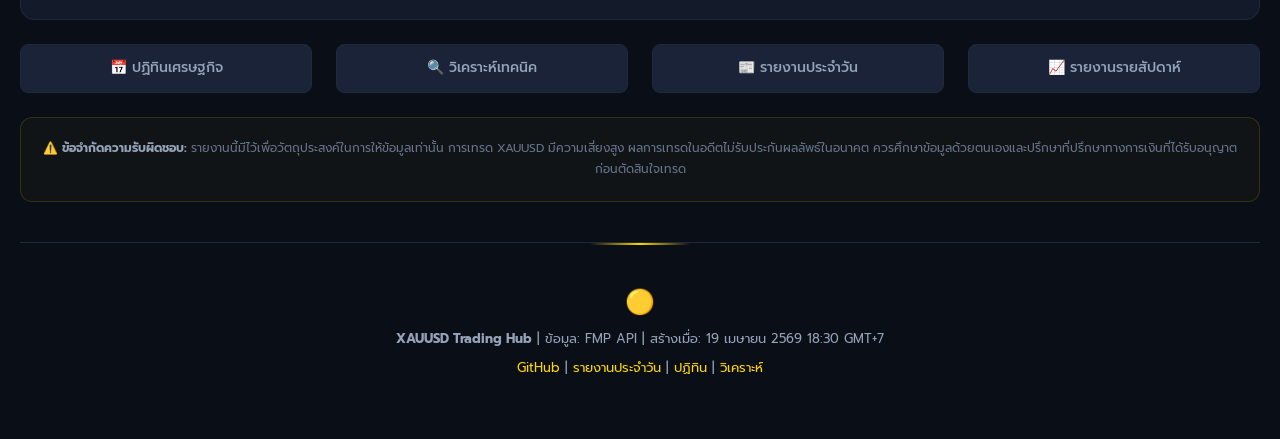
==== commit c7687807: "Translate index.html to Thai language - All UI labels, section titles, and content translated to Tha" ====
--- a/index.html
+++ b/index.html
@@ -1,6 +1,15 @@
 <!DOCTYPE html>
 <html lang="th">
 <head>
+    <meta name="theme-color" content="#0a0e17">
+    <meta name="mobile-web-app-capable" content="yes">
+    <meta name="apple-mobile-web-app-capable" content="yes">
+    <meta name="apple-mobile-web-app-status-bar-style" content="black-translucent">
+    <meta name="apple-mobile-web-app-title" content="ทองคำ Trading">
+    <meta name="application-name" content="XAUUSD Trading Hub">
+    <meta name="msapplication-TileColor" content="#0a0e17">
+    <link rel="manifest" href="manifest.json">
+    <link rel="apple-touch-icon" href="pwa/icon-192x192.png">
     <meta charset="UTF-8">
     <meta name="viewport" content="width=device-width, initial-scale=1.0">
     <title>📊 XAUUSD Daily Briefing - Trading Hub</title>
@@ -13,11 +22,11 @@
     <div class="container">
         <!-- Navigation -->
         <nav class="nav">
-            <a href="index.html" class="active"><span class="icon">📊</span><span class="text">Dashboard</span></a>
-            <a href="daily-briefings.html"><span class="icon">📰</span><span class="text">Daily</span></a>
-            <a href="economic-calendar.html"><span class="icon">📅</span><span class="text">Calendar</span></a>
-            <a href="gold-analysis.html"><span class="icon">🔍</span><span class="text">Analysis</span></a>
-            <a href="weekly-reports.html"><span class="icon">📈</span><span class="text">Weekly</span></a>
+            <a href="index.html" class="active"><span class="icon">📊</span><span class="text">แดชบอร์ด</span></a>
+            <a href="daily-briefings.html"><span class="icon">📰</span><span class="text">รายวัน</span></a>
+            <a href="economic-calendar.html"><span class="icon">📅</span><span class="text">ปฏิทิน</span></a>
+            <a href="gold-analysis.html"><span class="icon">🔍</span><span class="text">วิเคราะห์</span></a>
+            <a href="weekly-reports.html"><span class="icon">📈</span><span class="text">รายสัปดาห์</span></a>
         </nav>
 
         <!-- Header -->
@@ -27,38 +36,38 @@
                     <div class="logo-icon">🟡</div>
                     <div class="logo-text">
                         <h1>XAUUSD Trading Hub</h1>
-                        <p>Daily Briefing & Trading Analysis</p>
+                        <p>รายงานประจำวันและการวิเคราะห์การเทรด</p>
                     </div>
                 </div>
                 <div class="header-badge">
                     <span class="badge badge-gold">
                         <span class="status-dot gold"></span>
-                        Weekend
+                        วันหยุด
                     </span>
                     <span class="badge badge-neutral">
-                        Apr 19, 2026
+                        19 เม.ย. 2569
                     </span>
                 </div>
             </div>
             <div class="update-badge">
-                Last updated: April 19, 2026 18:30 GMT+7 | Preparing for Week April 20–26, 2026
+                อัปเดตล่าสุด: 19 เมษายน 2569 18:30 GMT+7 | เตรียมพร้อมสัปดาห์ 20-26 เมษายน 2569
             </div>
         </header>
 
         <!-- Price Hero -->
         <div class="grid grid-4" style="margin-bottom: 24px;">
             <div class="price-card gold">
-                <div class="price-label">Spot Price (XAUUSD)</div>
+                <div class="price-label">ราคาทองคำ (XAUUSD)</div>
                 <div class="price-value">$4,879.60</div>
                 <div class="price-change up">📈 +$94.20 (+1.97%)</div>
                 <div class="price-meta">
-                    <span>52W High: $5,586.20</span>
+                    <span>สูงสุด 52 สัปดาห์: $5,586.20</span>
                 </div>
             </div>
             <div class="price-card">
-                <div class="price-label">Day High</div>
+                <div class="price-label">ราคาสูงสุดวันนี้</div>
                 <div class="price-value" style="color: var(--bullish);">$4,917.70</div>
-                <div class="price-meta"><span>Day Low: $4,785.90</span></div>
+                <div class="price-meta"><span>ราคาต่ำสุดวันนี้: $4,785.90</span></div>
             </div>
             <div class="price-card">
                 <div class="price-label">ATR (14)</div>
@@ -68,7 +77,7 @@
             <div class="price-card">
                 <div class="price-label">RSI (14)</div>
                 <div class="price-value" style="color: var(--bearish);">73.35</div>
-                <div class="price-meta"><span>Overbought</span></div>
+                <div class="price-meta"><span>เข้าเขต Overbought</span></div>
             </div>
         </div>
 
@@ -77,38 +86,38 @@
             <div class="section-header">
                 <div class="section-icon">📈</div>
                 <div>
-                    <h2 class="section-title">Trend Analysis (Multi-Timeframe)</h2>
-                    <p class="section-subtitle">HTF bias based on EMA, MA50, MA200 analysis</p>
+                    <h2 class="section-title">วิเคราะห์เทรนด์ (หลาย Timeframe)</h2>
+                    <p class="section-subtitle">แนวโน้มจาก EMA, MA50, MA200</p>
                 </div>
             </div>
 
             <div class="card-grid">
                 <div class="card bearish">
-                    <div class="card-label">15 Min</div>
-                    <div class="card-value bear">🟡 Mixed</div>
-                    <div class="card-sub">Below EMA20</div>
+                    <div class="card-label">15 นาที</div>
+                    <div class="card-value bear">🟡 ปนกัน</div>
+                    <div class="card-sub">ต่ำกว่า EMA20</div>
                 </div>
                 <div class="card bearish">
-                    <div class="card-label">1 Hour</div>
-                    <div class="card-value bear">🔴 Bearish</div>
-                    <div class="card-sub">Moderate Bias</div>
+                    <div class="card-label">1 ชั่วโมง</div>
+                    <div class="card-value bear">🔴 ขาลง</div>
+                    <div class="card-sub">แนวโน้มขาลงปานกลาง</div>
                 </div>
                 <div class="card bearish">
-                    <div class="card-label">4 Hours</div>
-                    <div class="card-value bear">🔴 Bearish</div>
-                    <div class="card-sub">RSI Pulling Back</div>
+                    <div class="card-label">4 ชั่วโมง</div>
+                    <div class="card-value bear">🔴 ขาลง</div>
+                    <div class="card-sub">RSI กำลัง Pullback</div>
                 </div>
                 <div class="card bullish">
-                    <div class="card-label">Daily</div>
-                    <div class="card-value bull">🟢 Bullish</div>
-                    <div class="card-sub">Above MA200</div>
+                    <div class="card-label">รายวัน</div>
+                    <div class="card-value bull">🟢 ขาขึ้น</div>
+                    <div class="card-sub">เหนือ MA200</div>
                 </div>
             </div>
 
             <div style="margin-top: 20px; padding: 16px; background: var(--bg-card-hover); border-radius: 10px;">
                 <p style="color: var(--text-secondary);">
-                    <strong>HTF Summary:</strong> Uptrend ✅ (Price above MA200 at $4,187) | Phase: Pullback/Consolidation | 
-                    <strong style="color: var(--gold);">Watch:</strong> $4,893.77 (EMA50) - Must reclaim for bullish continuation
+                    <strong>สรุป Timeframe สูง:</strong> แนวโน้มขาขึ้น ✅ (ราคาอยู่เหนือ MA200 ที่ $4,187) | ช่วง: Pullback/สะสม | 
+                    <strong style="color: var(--gold);">จับตา:</strong> $4,893.77 (EMA50) - ต้องกลับขึ้นไปเพื่อแนวโน้มขาขึ้น
                 </p>
             </div>
         </section>
@@ -119,7 +128,7 @@
                 <div class="section-header">
                     <div class="section-icon">🔑</div>
                     <div>
-                        <h2 class="section-title">Key Indicators</h2>
+                        <h2 class="section-title">ตัวชี้วัดสำคัญ</h2>
                         <p class="section-subtitle">RSI, EMA, MACD, ATR</p>
                     </div>
                 </div>
@@ -127,17 +136,17 @@
                     <table class="table">
                         <thead>
                             <tr>
-                                <th>Indicator</th>
-                                <th>Value</th>
-                                <th>Signal</th>
+                                <th>ตัวชี้วัด</th>
+                                <th>ค่า</th>
+                                <th>สัญญาณ</th>
                             </tr>
                         </thead>
                         <tbody>
                             <tr><td>RSI (14)</td><td>73.35</td><td><span class="tag tag-bear">Overbought</span></td></tr>
-                            <tr><td>EMA20</td><td>~$4,880</td><td><span class="tag tag-neutral">Testing</span></td></tr>
-                            <tr><td>EMA50</td><td>$4,893.77</td><td><span class="tag tag-bear">Resistance</span></td></tr>
-                            <tr><td>MACD</td><td>+37.70</td><td><span class="tag tag-bull">Bullish</span></td></tr>
-                            <tr><td>ATR (14)</td><td>$153.63</td><td><span class="tag tag-neutral">High Vol</span></td></tr>
+                            <tr><td>EMA20</td><td>~$4,880</td><td><span class="tag tag-neutral">กำลังทดสอบ</span></td></tr>
+                            <tr><td>EMA50</td><td>$4,893.77</td><td><span class="tag tag-bear">แนวต้าน</span></td></tr>
+                            <tr><td>MACD</td><td>+37.70</td><td><span class="tag tag-bull">ขาขึ้น</span></td></tr>
+                            <tr><td>ATR (14)</td><td>$153.63</td><td><span class="tag tag-neutral">Vol สูง</span></td></tr>
                         </tbody>
                     </table>
                 </div>
@@ -147,25 +156,25 @@
                 <div class="section-header">
                     <div class="section-icon">🎯</div>
                     <div>
-                        <h2 class="section-title">Market Sentiment</h2>
-                        <p class="section-subtitle">Short/Medium/Long term bias</p>
+                        <h2 class="section-title">ความเชื่อมั่นตลาด</h2>
+                        <p class="section-subtitle">แนวโน้มสั้น/กลาง/ยาว</p>
                     </div>
                 </div>
                 <div class="card-grid">
                     <div class="card bearish">
-                        <div class="card-label">Short (1-3D)</div>
-                        <div class="card-value bear">BEARISH</div>
-                        <div class="card-sub">65% Confidence</div>
+                        <div class="card-label">สั้น (1-3 วัน)</div>
+                        <div class="card-value bear">ขาลง</div>
+                        <div class="card-sub">ความมั่นใจ 65%</div>
                     </div>
                     <div class="card neutral">
-                        <div class="card-label">Medium (1-4W)</div>
-                        <div class="card-value neutral">NEUTRAL</div>
-                        <div class="card-sub">55% Confidence</div>
+                        <div class="card-label">กลาง (1-4 สัปดาห์)</div>
+                        <div class="card-value neutral">กลางๆ</div>
+                        <div class="card-sub">ความมั่นใจ 55%</div>
                     </div>
                     <div class="card bullish">
-                        <div class="card-label">Long (1-3M)</div>
-                        <div class="card-value bull">BULLISH</div>
-                        <div class="card-sub">70% Confidence</div>
+                        <div class="card-label">ยาว (1-3 เดือน)</div>
+                        <div class="card-value bull">ขาขึ้น</div>
+                        <div class="card-sub">ความมั่นใจ 70%</div>
                     </div>
                 </div>
             </section>
@@ -176,47 +185,47 @@
             <div class="section-header">
                 <div class="section-icon">📍</div>
                 <div>
-                    <h2 class="section-title">Support & Resistance Levels</h2>
-                    <p class="section-subtitle">Key price zones for trading decisions</p>
+                    <h2 class="section-title">ระดับแนวรับและแนวต้าน</h2>
+                    <p class="section-subtitle">โซนราคาสำคัญสำหรับการตัดสินใจเทรด</p>
                 </div>
             </div>
             <div class="levels-grid">
                 <div class="levels-column support">
-                    <h4><span class="dot"></span> Support Zones</h4>
-                    <div class="level-item">
-                        <div><div class="level-price">$4,742.40</div><div class="level-type">Daily Low / Psychological</div></div>
-                        <span class="tag tag-neutral">Medium</span>
+                    <h4><span class="dot"></span> โซนแนวรับ</h4>
+                    <div class="level-item">
+                        <div><div class="level-price">$4,742.40</div><div class="level-type">ต่ำสุดวันนี้ / จิตวิทยา</div></div>
+                        <span class="tag tag-neutral">ปานกลาง</span>
                     </div>
                     <div class="level-item">
                         <div><div class="level-price">$4,726.00</div><div class="level-type">Weekly Pivot</div></div>
-                        <span class="tag tag-neutral">Medium</span>
-                    </div>
-                    <div class="level-item">
-                        <div><div class="level-price">$4,375.50</div><div class="level-type">Major Support</div></div>
-                        <span class="tag tag-bull">Strong</span>
-                    </div>
-                    <div class="level-item">
-                        <div><div class="level-price">$4,187.00</div><div class="level-type">MA200 - Key Support</div></div>
-                        <span class="tag tag-bull">Very Strong</span>
+                        <span class="tag tag-neutral">ปานกลาง</span>
+                    </div>
+                    <div class="level-item">
+                        <div><div class="level-price">$4,375.50</div><div class="level-type">แนวรับหลัก</div></div>
+                        <span class="tag tag-bull">แข็งแกร่ง</span>
+                    </div>
+                    <div class="level-item">
+                        <div><div class="level-price">$4,187.00</div><div class="level-type">MA200 - แนวรับสำคัญ</div></div>
+                        <span class="tag tag-bull">แข็งแกร่งมาก</span>
                     </div>
                 </div>
                 <div class="levels-column resistance">
-                    <h4><span class="dot"></span> Resistance Zones</h4>
+                    <h4><span class="dot"></span> โซนแนวต้าน</h4>
                     <div class="level-item">
                         <div><div class="level-price">$4,893.77</div><div class="level-type">EMA50</div></div>
-                        <span class="tag tag-bear">Strong</span>
-                    </div>
-                    <div class="level-item">
-                        <div><div class="level-price">$4,917.70</div><div class="level-type">Day High</div></div>
-                        <span class="tag tag-bear">Strong</span>
-                    </div>
-                    <div class="level-item">
-                        <div><div class="level-price">$5,065.30</div><div class="level-type">Previous High</div></div>
-                        <span class="tag tag-bear">Strong</span>
-                    </div>
-                    <div class="level-item">
-                        <div><div class="level-price">$5,229.70</div><div class="level-type">Major Resistance</div></div>
-                        <span class="tag tag-bear">Very Strong</span>
+                        <span class="tag tag-bear">แข็งแกร่ง</span>
+                    </div>
+                    <div class="level-item">
+                        <div><div class="level-price">$4,917.70</div><div class="level-type">สูงสุดวันนี้</div></div>
+                        <span class="tag tag-bear">แข็งแกร่ง</span>
+                    </div>
+                    <div class="level-item">
+                        <div><div class="level-price">$5,065.30</div><div class="level-type">สูงสุดก่อนหน้า</div></div>
+                        <span class="tag tag-bear">แข็งแกร่ง</span>
+                    </div>
+                    <div class="level-item">
+                        <div><div class="level-price">$5,229.70</div><div class="level-type">แนวต้านหลัก</div></div>
+                        <span class="tag tag-bear">แข็งแกร่งมาก</span>
                     </div>
                 </div>
             </div>
@@ -227,13 +236,13 @@
             <div class="section-header">
                 <div class="section-icon">⚠️</div>
                 <div>
-                    <h2 class="section-title">Risk Factors & ATR-Based TP/SL</h2>
-                    <p class="section-subtitle">Position sizing based on volatility</p>
+                    <h2 class="section-title">ปัจจัยความเสี่ยง & TP/SL จาก ATR</h2>
+                    <p class="section-subtitle">ขนาดตำแหน่งตามความผันผวน</p>
                 </div>
             </div>
             <div class="grid grid-2">
                 <div>
-                    <h4 style="color: var(--bullish); margin-bottom: 12px;">📈 Long Position @ $4,879.60</h4>
+                    <h4 style="color: var(--bullish); margin-bottom: 12px;">📈 ออร์เดอร์ Long @ $4,879.60</h4>
                     <div class="level-item">
                         <span class="level-price">TP1</span>
                         <span>$4,950.00 <small style="color: var(--bullish);">+$70.40</small></span>
@@ -252,7 +261,7 @@
                     </div>
                 </div>
                 <div>
-                    <h4 style="color: var(--bearish); margin-bottom: 12px;">📉 Short Position @ $4,879.60</h4>
+                    <h4 style="color: var(--bearish); margin-bottom: 12px;">📉 ออร์เดอร์ Short @ $4,879.60</h4>
                     <div class="level-item">
                         <span class="level-price">TP1</span>
                         <span>$4,800.00 <small style="color: var(--bullish);">-$79.60</small></span>
@@ -278,15 +287,15 @@
             <div class="section-header">
                 <div class="section-icon">📋</div>
                 <div>
-                    <h2 class="section-title">Trading Plan Summary</h2>
-                    <p class="section-subtitle">Actionable scenarios for this week</p>
+                    <h2 class="section-title">สรุปแผนการเทรด</h2>
+                    <p class="section-subtitle">สถานการณ์ที่สามารถลงมือได้สำหรับสัปดาห์นี้</p>
                 </div>
             </div>
 
             <div class="summary-grid" style="margin-bottom: 24px;">
                 <div class="summary-item">
-                    <div class="summary-label">Trend</div>
-                    <div class="summary-value bull">Daily Bullish</div>
+                    <div class="summary-label">เทรนด์</div>
+                    <div class="summary-value bull">ขาขึ้นรายวัน</div>
                 </div>
                 <div class="summary-item">
                     <div class="summary-label">RSI</div>
@@ -297,39 +306,39 @@
                     <div class="summary-value bull">+37.70</div>
                 </div>
                 <div class="summary-item">
-                    <div class="summary-label">Support</div>
+                    <div class="summary-label">แนวรับ</div>
                     <div class="summary-value">$4,742 | $4,375</div>
                 </div>
                 <div class="summary-item">
-                    <div class="summary-label">Resistance</div>
+                    <div class="summary-label">แนวต้าน</div>
                     <div class="summary-value">$4,893 | $4,917</div>
                 </div>
                 <div class="summary-item">
-                    <div class="summary-label">Bias</div>
-                    <div class="summary-value">NEUTRAL-BEARISH</div>
+                    <div class="summary-label">แนวโน้ม</div>
+                    <div class="summary-value">กลาง-ขาลง</div>
                 </div>
             </div>
 
             <div class="scenario-grid">
                 <div class="scenario-item bear">
-                    <div class="scenario-title">🔴 Short-Term: SELL on Rallies</div>
+                    <div class="scenario-title">🔴 สั้น: ขายเมื่อราคาขึ้น</div>
                     <div class="scenario-content">
-                        Target: $4,742-4,785 | Stop: Above $5,033<br>
-                        <strong>Confidence: 65%</strong>
+                        เป้าหมาย: $4,742-4,785 | หยุด: เหนือ $5,033<br>
+                        <strong>ความมั่นใจ: 65%</strong>
                     </div>
                 </div>
                 <div class="scenario-item neutral">
-                    <div class="scenario-title">🟡 Medium-Term: NEUTRAL</div>
+                    <div class="scenario-title">🟡 กลาง: ไม่มีแนวโน้มชัดเจน</div>
                     <div class="scenario-content">
-                        Range: $4,700-$5,065<br>
-                        <strong>Confidence: 55%</strong>
+                        ช่วง: $4,700-$5,065<br>
+                        <strong>ความมั่นใจ: 55%</strong>
                     </div>
                 </div>
                 <div class="scenario-item bull">
-                    <div class="scenario-title">🟢 Long-Term: BUY on Dips</div>
+                    <div class="scenario-title">🟢 ยาว: ซื้อเมื่อราคาลง</div>
                     <div class="scenario-content">
-                        Target: Above $5,586 | Stop: Below $4,000<br>
-                        <strong>Confidence: 70%</strong>
+                        เป้าหมาย: เหนือ $5,586 | หยุด: ต่ำกว่า $4,000<br>
+                        <strong>ความมั่นใจ: 70%</strong>
                     </div>
                 </div>
             </div>
@@ -340,34 +349,34 @@
             <div class="section-header">
                 <div class="section-icon">🎭</div>
                 <div>
-                    <h2 class="section-title">Key Scenarios to Watch</h2>
-                    <p class="section-subtitle">Breakout and breakdown levels</p>
+                    <h2 class="section-title">สถานการณ์สำคัญที่ต้องจับตา</h2>
+                    <p class="section-subtitle">ระดับ Breakout และ Breakdown</p>
                 </div>
             </div>
             <div class="table-wrapper">
                 <table class="table">
                     <thead>
                         <tr>
-                            <th>Scenario</th>
-                            <th>Trigger</th>
-                            <th>Action</th>
+                            <th>สถานการณ์</th>
+                            <th>สัญญาณ</th>
+                            <th>การลงมือ</th>
                         </tr>
                     </thead>
                     <tbody>
                         <tr>
-                            <td><span class="tag tag-bull">Bull Break</span></td>
-                            <td>Close above <strong>$4,917</strong></td>
-                            <td>Buy toward $5,000-5,065</td>
+                            <td><span class="tag tag-bull">Break ขาขึ้น</span></td>
+                            <td>ปิดเหนือ <strong>$4,917</strong></td>
+                            <td>ซื้อไปที่ $5,000-5,065</td>
                         </tr>
                         <tr>
-                            <td><span class="tag tag-bear">Bear Break</span></td>
-                            <td>Close below <strong>$4,742</strong></td>
-                            <td>Sell toward $4,375-4,187</td>
+                            <td><span class="tag tag-bear">Break ขาลง</span></td>
+                            <td>ปิดต่ำกว่า <strong>$4,742</strong></td>
+                            <td>ขายไปที่ $4,375-4,187</td>
                         </tr>
                         <tr>
-                            <td><span class="tag tag-neutral">Range Bound</span></td>
+                            <td><span class="tag tag-neutral">Sideways</span></td>
                             <td>$4,742 - $4,917</td>
-                            <td>Sell top, buy bottom</td>
+                            <td>ขายบน ซื้อล่าง</td>
                         </tr>
                     </tbody>
                 </table>
@@ -377,39 +386,56 @@
         <!-- Navigation Cards -->
         <div class="grid grid-4" style="margin-top: 24px;">
             <a href="economic-calendar.html" class="btn btn-secondary" style="justify-content: center;">
-                📅 Economic Calendar
+                📅 ปฏิทินเศรษฐกิจ
             </a>
             <a href="gold-analysis.html" class="btn btn-secondary" style="justify-content: center;">
-                🔍 Technical Analysis
+                🔍 วิเคราะห์เทคนิค
             </a>
             <a href="daily-briefings.html" class="btn btn-secondary" style="justify-content: center;">
-                📰 Daily Briefings
+                📰 รายงานประจำวัน
             </a>
             <a href="weekly-reports.html" class="btn btn-secondary" style="justify-content: center;">
-                📈 Weekly Reports
+                📈 รายงานรายสัปดาห์
             </a>
         </div>
 
         <!-- Disclaimer -->
         <div class="disclaimer">
-            ⚠️ <strong>Disclaimer:</strong> This briefing is for informational purposes only. 
-            Trading XAUUSD carries significant risk. Past performance does not guarantee future results. 
-            Always conduct your own analysis and consult a licensed financial advisor before making trading decisions.
+            ⚠️ <strong>ข้อจำกัดความรับผิดชอบ:</strong> รายงานนี้มีไว้เพื่อวัตถุประสงค์ในการให้ข้อมูลเท่านั้น 
+            การเทรด XAUUSD มีความเสี่ยงสูง ผลการเทรดในอดีตไม่รับประกันผลลัพธ์ในอนาคต 
+            ควรศึกษาข้อมูลด้วยตนเองและปรึกษาที่ปรึกษาทางการเงินที่ได้รับอนุญาตก่อนตัดสินใจเทรด
         </div>
 
         <!-- Footer -->
         <footer class="footer">
             <div class="footer-logo">🟡</div>
             <p class="footer-text">
-                <strong>XAUUSD Trading Hub</strong> | Data: FMP API | Generated: April 19, 2026 18:30 GMT+7
+                <strong>XAUUSD Trading Hub</strong> | ข้อมูล: FMP API | สร้างเมื่อ: 19 เมษายน 2569 18:30 GMT+7
             </p>
             <p class="footer-text" style="margin-top: 8px;">
                 <a href="https://github.com/BassSG/xauusd-trading-hub" target="_blank">GitHub</a> | 
-                <a href="daily-briefings.html">Briefings</a> | 
-                <a href="economic-calendar.html">Calendar</a> | 
-                <a href="gold-analysis.html">Analysis</a>
+                <a href="daily-briefings.html">รายงานประจำวัน</a> | 
+                <a href="economic-calendar.html">ปฏิทิน</a> | 
+                <a href="gold-analysis.html">วิเคราะห์</a>
             </p>
         </footer>
     </div>
+    <script src="assets/js/pwa.js" defer></script>
+    <!-- Install Banner -->
+    <div id="install-banner" class="install-banner">
+        <div class="install-banner-text">
+            <div class="install-banner-title">📱 ติดตั้งแอปบนมือถือ</div>
+            <div class="install-banner-sub">เข้าถึงเร็วขึ้น ใช้แบบ Offline ได้</div>
+        </div>
+        <button id="install-btn" class="install-banner-btn">ติดตั้ง</button>
+        <button id="install-close" class="install-banner-close">✕</button>
+    </div>
+
+    <!-- Splash Screen -->
+    <div id="splash-screen" class="splash-screen">
+        <div class="splash-icon">🟡</div>
+        <div class="splash-title">XAUUSD Trading Hub</div>
+        <div class="splash-subtitle">กำลังโหลด...</div>
+    </div>
 </body>
 </html>
--- a/assets/css/style.css
+++ b/assets/css/style.css
@@ -520,6 +520,7 @@
 .grid {
     display: grid;
     gap: 24px;
+    overflow-x: auto;
 }
 
 .grid-2 { grid-template-columns: repeat(2, 1fr); }
@@ -538,7 +539,7 @@
 .table {
     width: 100%;
     border-collapse: collapse;
-    min-width: 600px;
+    min-width: 0;
 }
 
 .table th,
@@ -580,8 +581,15 @@
    ================================================ */
 .card-grid {
     display: grid;
-    grid-template-columns: repeat(auto-fit, minmax(220px, 1fr));
+    grid-template-columns: repeat(auto-fit, minmax(0, 1fr));
     gap: 16px;
+    overflow-x: auto;
+}
+
+.card-grid > .card {
+    min-width: 0;
+    overflow-wrap: break-word;
+    word-break: break-word;
 }
 
 .card {
@@ -1656,3 +1664,455 @@
         transition-duration: 0.01ms !important;
     }
 }
+
+/* ================================================
+   MOBILE-FIRST PWA STYLES
+   Android App-like Experience
+   ================================================ */
+
+/* Safe area for notched phones */
+@supports (padding: env(safe-area-inset-top)) {
+    :root {
+        --safe-area-top: env(safe-area-inset-top);
+        --safe-area-bottom: env(safe-area-inset-bottom);
+        --safe-area-left: env(safe-area-inset-left);
+        --safe-area-right: env(safe-area-inset-right);
+    }
+    
+    body {
+        padding-top: env(safe-area-inset-top);
+        padding-left: env(safe-area-inset-left);
+        padding-right: env(safe-area-inset-right);
+    }
+}
+
+/* Mobile viewport */
+@media screen and (max-width: 768px) {
+    :root {
+        --mobile-nav-height: 70px;
+    }
+    
+    body {
+        padding-bottom: calc(var(--mobile-nav-height) + env(safe-area-inset-bottom, 0px));
+        -webkit-tap-highlight-color: transparent;
+        -webkit-touch-callout: none;
+        overscroll-behavior-y: contain;
+    }
+    
+    /* App-like header */
+    .header {
+        position: sticky;
+        top: 0;
+        z-index: 100;
+        backdrop-filter: blur(20px);
+        -webkit-backdrop-filter: blur(20px);
+        background: rgba(10, 14, 23, 0.85) !important;
+        border-radius: 0;
+        margin: -20px -20px 16px -20px;
+        padding: 16px 20px;
+        border-bottom: 1px solid var(--border);
+    }
+    
+    .header-top {
+        flex-direction: row;
+        align-items: center;
+        gap: 12px;
+    }
+    
+    .logo {
+        flex: 1;
+    }
+    
+    .logo-icon {
+        width: 40px;
+        height: 40px;
+        font-size: 20px;
+    }
+    
+    .logo-text h1 {
+        font-size: 16px !important;
+    }
+    
+    .logo-text p {
+        font-size: 11px !important;
+    }
+    
+    .header-badge {
+        flex-shrink: 0;
+    }
+    
+    .badge {
+        font-size: 10px;
+        padding: 4px 8px;
+    }
+    
+    /* Hide desktop nav, show mobile bottom nav */
+    .nav {
+        display: none !important;
+    }
+    
+    /* Bottom Navigation Bar - iOS/Android style */
+    .bottom-nav {
+        display: flex !important;
+        position: fixed;
+        bottom: 0;
+        left: 0;
+        right: 0;
+        height: var(--mobile-nav-height);
+        background: rgba(19, 26, 42, 0.95);
+        backdrop-filter: blur(20px);
+        -webkit-backdrop-filter: blur(20px);
+        z-index: 1000;
+        padding-bottom: env(safe-area-inset-bottom, 0px);
+        border-top: 1px solid var(--border);
+        box-shadow: 0 -4px 20px rgba(0, 0, 0, 0.4);
+    }
+    
+    .bottom-nav a {
+        flex: 1;
+        display: flex;
+        flex-direction: column;
+        align-items: center;
+        justify-content: center;
+        text-decoration: none;
+        color: var(--text-muted);
+        font-size: 10px;
+        gap: 4px;
+        transition: all 0.2s ease;
+        padding: 8px 0;
+        position: relative;
+        -webkit-tap-highlight-color: transparent;
+    }
+    
+    .bottom-nav a:active {
+        transform: scale(0.92);
+    }
+    
+    .bottom-nav a.active {
+        color: var(--gold);
+    }
+    
+    .bottom-nav a.active::before {
+        content: '';
+        position: absolute;
+        top: 0;
+        left: 50%;
+        transform: translateX(-50%);
+        width: 40px;
+        height: 3px;
+        background: var(--gold);
+        border-radius: 0 0 4px 4px;
+    }
+    
+    .bottom-nav .nav-icon {
+        font-size: 22px;
+        line-height: 1;
+    }
+    
+    .bottom-nav .nav-text {
+        font-size: 10px;
+        font-weight: 500;
+    }
+    
+    /* Active indicator dot */
+    .bottom-nav a.active .nav-icon {
+        transform: scale(1.1);
+    }
+    
+    /* Content padding for bottom nav */
+    .container {
+        padding-bottom: calc(var(--mobile-nav-height) + 20px);
+    }
+    
+    /* Cards mobile optimization */
+    .news-card,
+    .scenario-item,
+    .market-summary-card {
+        margin-bottom: 12px;
+        border-radius: 14px;
+        padding: 14px;
+    }
+    
+    .news-title {
+        font-size: 13px;
+        line-height: 1.4;
+    }
+    
+    .news-summary {
+        font-size: 12px;
+        line-height: 1.4;
+        -webkit-line-clamp: 2;
+    }
+    
+    .section-title {
+        font-size: 15px;
+    }
+    
+    .section-subtitle {
+        font-size: 11px;
+    }
+    
+    /* Market price cards - compact mobile */
+    .price-main {
+        font-size: 28px !important;
+    }
+    
+    .price-change {
+        font-size: 13px !important;
+    }
+    
+    /* API status bar compact */
+    .api-status-bar {
+        font-size: 10px;
+        padding: 10px 12px;
+        gap: 8px;
+        flex-wrap: nowrap;
+        overflow-x: auto;
+        -webkit-overflow-scrolling: touch;
+    }
+    
+    .api-status-label {
+        white-space: nowrap;
+    }
+    
+    /* Filter tabs scrollable */
+    .filter-tabs {
+        gap: 6px;
+        overflow-x: auto;
+        -webkit-overflow-scrolling: touch;
+        scroll-snap-type: x mandatory;
+        padding-bottom: 4px;
+    }
+    
+    .filter-tab {
+        flex-shrink: 0;
+        font-size: 11px;
+        padding: 8px 14px;
+        scroll-snap-align: start;
+    }
+    
+    /* Scenario grid 1 column on mobile */
+    .scenario-grid {
+        grid-template-columns: 1fr;
+        gap: 12px;
+    }
+    
+    /* News grid 1 column */
+    .news-grid {
+        grid-template-columns: 1fr;
+        gap: 12px;
+    }
+    
+    /* Economic events compact */
+    .event-time {
+        font-size: 11px;
+        min-width: 45px;
+    }
+    
+    .event-content h3 {
+        font-size: 12px;
+    }
+    
+    /* Swipe to refresh indicator */
+    .update-badge {
+        font-size: 10px;
+        padding: 6px 12px;
+    }
+    
+    /* Pull to refresh */
+    .pull-refresh {
+        display: flex;
+        align-items: center;
+        justify-content: center;
+        padding: 12px;
+        color: var(--gold);
+        font-size: 12px;
+        gap: 8px;
+    }
+    
+    /* Card press effect */
+    .news-card:active {
+        transform: scale(0.98);
+        background: var(--bg-card-hover);
+    }
+    
+    /* Loading shimmer for mobile */
+    @keyframes shimmer {
+        0% { background-position: -200% 0; }
+        100% { background-position: 200% 0; }
+    }
+    
+    .skeleton {
+        background: linear-gradient(
+            90deg,
+            var(--bg-card) 25%,
+            var(--bg-card-hover) 50%,
+            var(--bg-card) 75%
+        );
+        background-size: 200% 100%;
+        animation: shimmer 1.5s infinite;
+        border-radius: 8px;
+    }
+}
+
+/* Extra small screens */
+@media screen and (max-width: 400px) {
+    .logo-text h1 {
+        font-size: 14px !important;
+    }
+    
+    .bottom-nav .nav-icon {
+        font-size: 20px;
+    }
+    
+    .bottom-nav .nav-text {
+        font-size: 9px;
+    }
+}
+
+/* Landscape phone */
+@media screen and (max-width: 768px) and (orientation: landscape) {
+    :root {
+        --mobile-nav-height: 56px;
+    }
+    
+    .bottom-nav a {
+        font-size: 9px;
+    }
+    
+    .bottom-nav .nav-icon {
+        font-size: 18px;
+    }
+}
+
+/* Install prompt banner */
+.install-banner {
+    position: fixed;
+    bottom: var(--mobile-nav-height);
+    left: 0;
+    right: 0;
+    background: linear-gradient(135deg, var(--gold-dark), var(--gold));
+    color: #000;
+    padding: 12px 20px;
+    display: flex;
+    align-items: center;
+    justify-content: space-between;
+    gap: 12px;
+    z-index: 999;
+    box-shadow: 0 -4px 20px rgba(255, 215, 0, 0.3);
+    transform: translateY(100%);
+    transition: transform 0.3s ease;
+}
+
+.install-banner.show {
+    transform: translateY(0);
+}
+
+.install-banner-text {
+    flex: 1;
+}
+
+.install-banner-title {
+    font-weight: 600;
+    font-size: 13px;
+}
+
+.install-banner-sub {
+    font-size: 11px;
+    opacity: 0.8;
+}
+
+.install-banner-btn {
+    background: #000;
+    color: var(--gold);
+    border: none;
+    padding: 8px 16px;
+    border-radius: 20px;
+    font-size: 12px;
+    font-weight: 600;
+    cursor: pointer;
+    white-space: nowrap;
+}
+
+.install-banner-close {
+    background: rgba(0,0,0,0.2);
+    border: none;
+    width: 28px;
+    height: 28px;
+    border-radius: 50%;
+    color: #000;
+    cursor: pointer;
+    font-size: 16px;
+}
+
+/* Splash screen overlay */
+.splash-screen {
+    position: fixed;
+    inset: 0;
+    background: linear-gradient(135deg, #0a0e17 0%, #1a1a2e 100%);
+    display: flex;
+    flex-direction: column;
+    align-items: center;
+    justify-content: center;
+    z-index: 9999;
+    transition: opacity 0.5s ease, visibility 0.5s ease;
+}
+
+.splash-screen.hide {
+    opacity: 0;
+    visibility: hidden;
+    pointer-events: none;
+}
+
+.splash-icon {
+    width: 100px;
+    height: 100px;
+    margin-bottom: 20px;
+    animation: pulse 2s infinite;
+}
+
+@keyframes pulse {
+    0%, 100% { transform: scale(1); opacity: 1; }
+    50% { transform: scale(1.05); opacity: 0.8; }
+}
+
+.splash-title {
+    font-size: 22px;
+    font-weight: 700;
+    color: var(--gold);
+    margin-bottom: 8px;
+}
+
+.splash-subtitle {
+    font-size: 13px;
+    color: var(--text-secondary);
+}
+
+/* Status bar style for Android */
+@media screen and (max-width: 768px) {
+    meta[name="theme-color"] {
+        background: #0a0e17 !important;
+    }
+    
+    /* Smooth scrolling momentum */
+    * {
+        -webkit-overflow-scrolling: touch;
+    }
+    
+    /* Hide scrollbar but keep functionality */
+    ::-webkit-scrollbar {
+        display: none;
+    }
+    
+    /* Status bar area */
+    .status-bar-area {
+        display: block;
+        position: fixed;
+        top: 0;
+        left: 0;
+        right: 0;
+        height: env(safe-area-inset-top, 0px);
+        background: rgba(10, 14, 23, 0.9);
+        z-index: 1001;
+    }
+}
